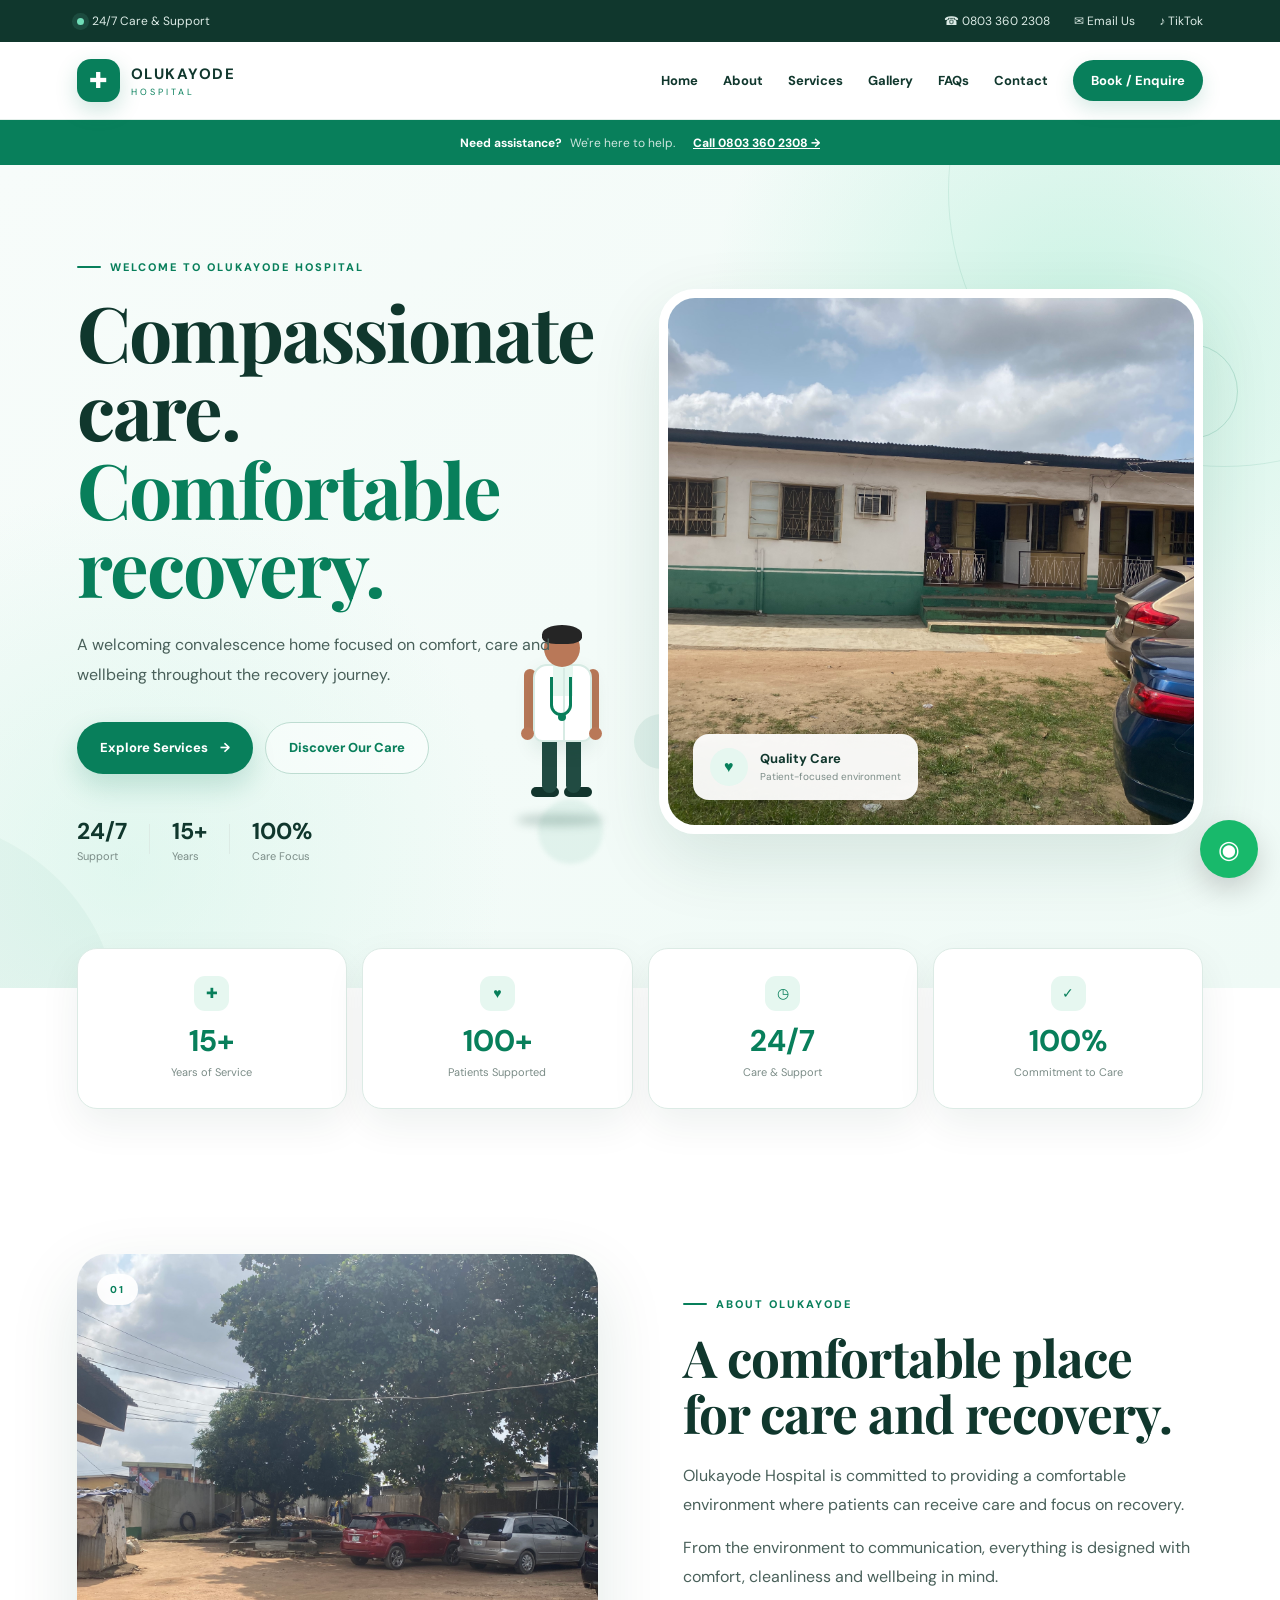
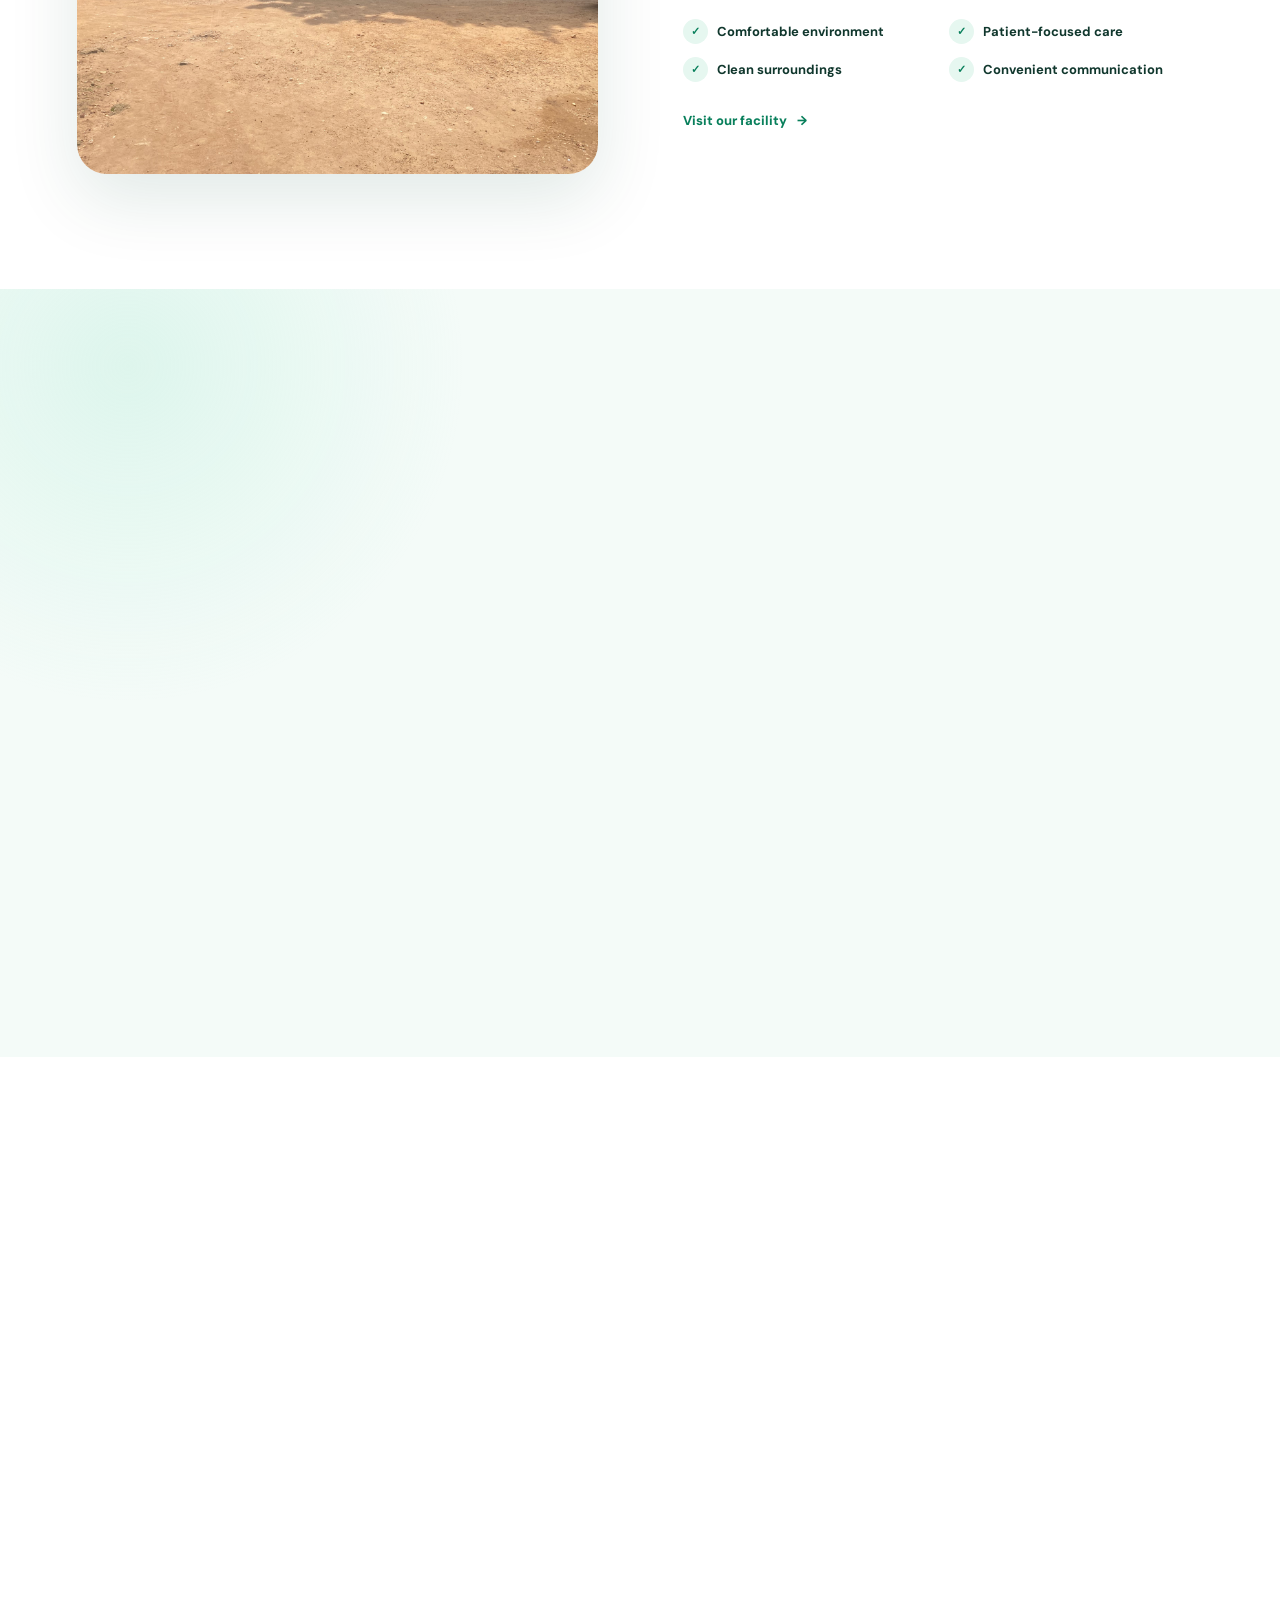
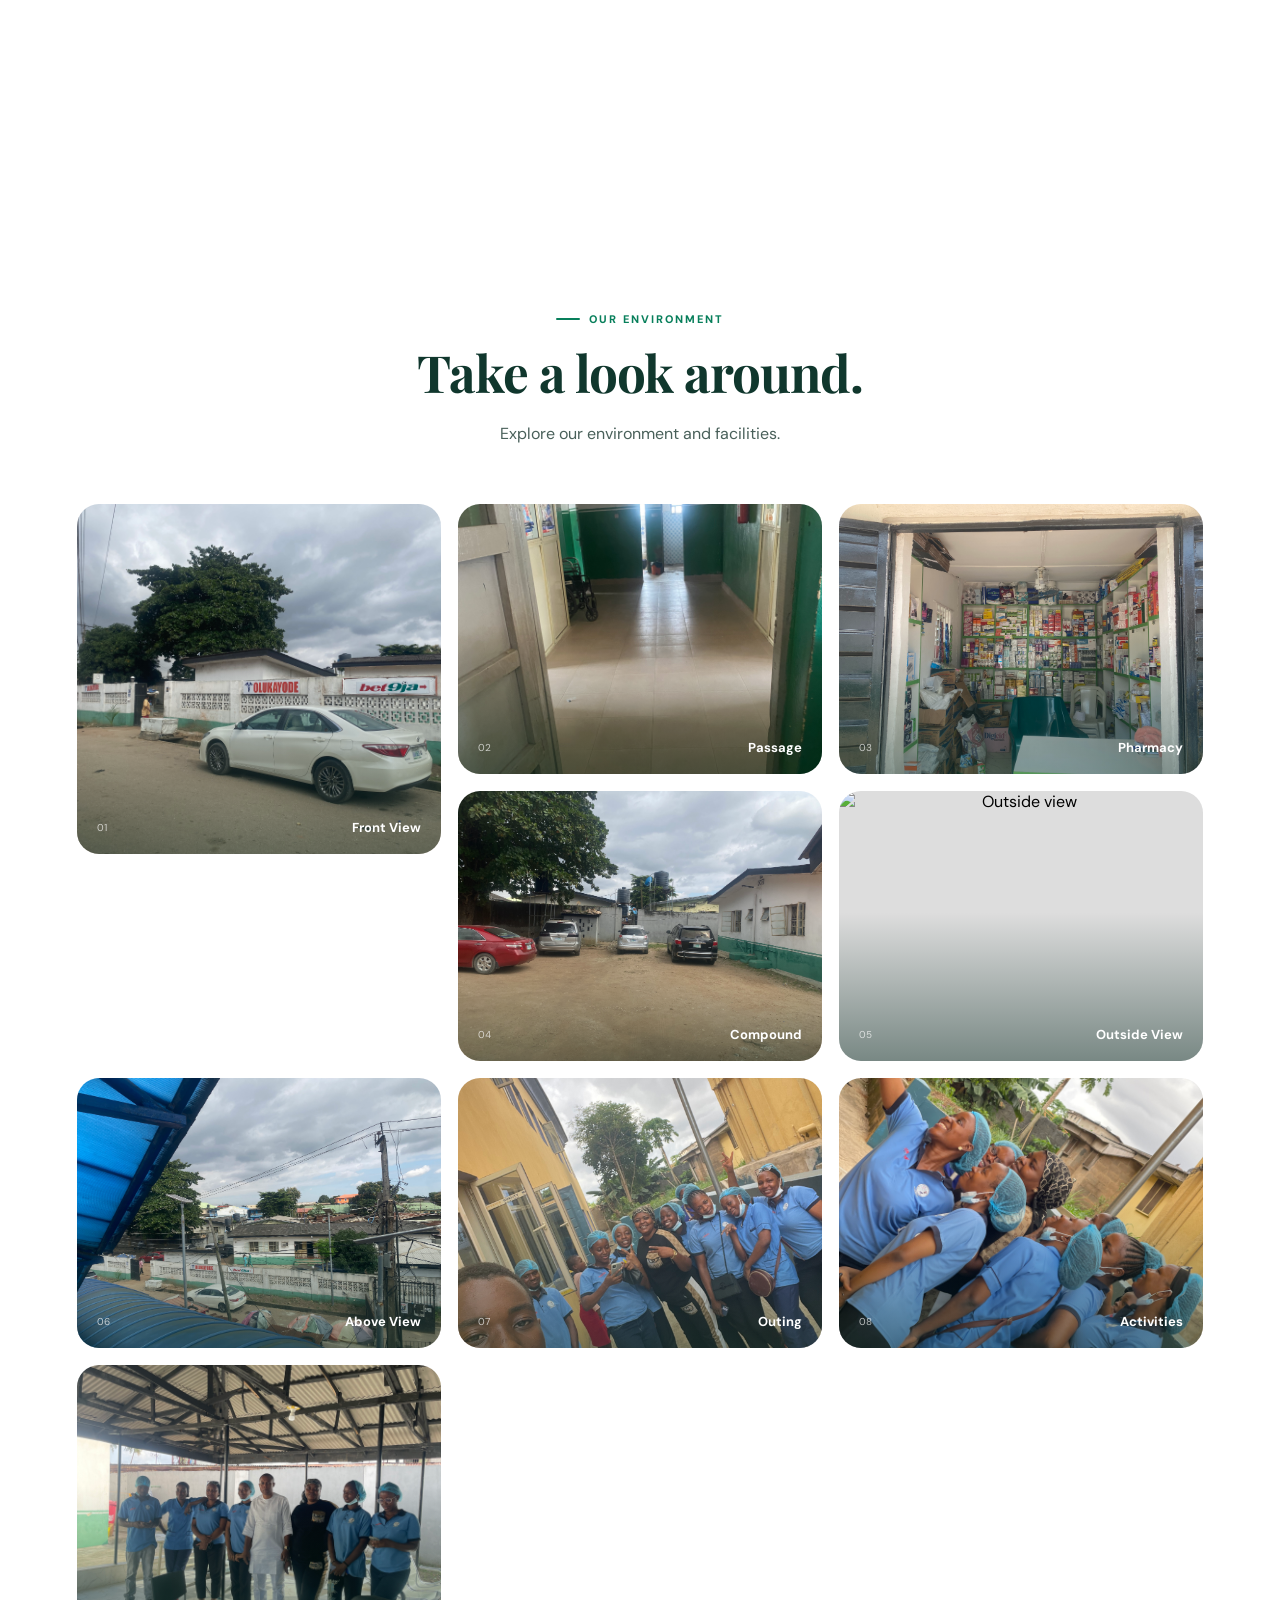
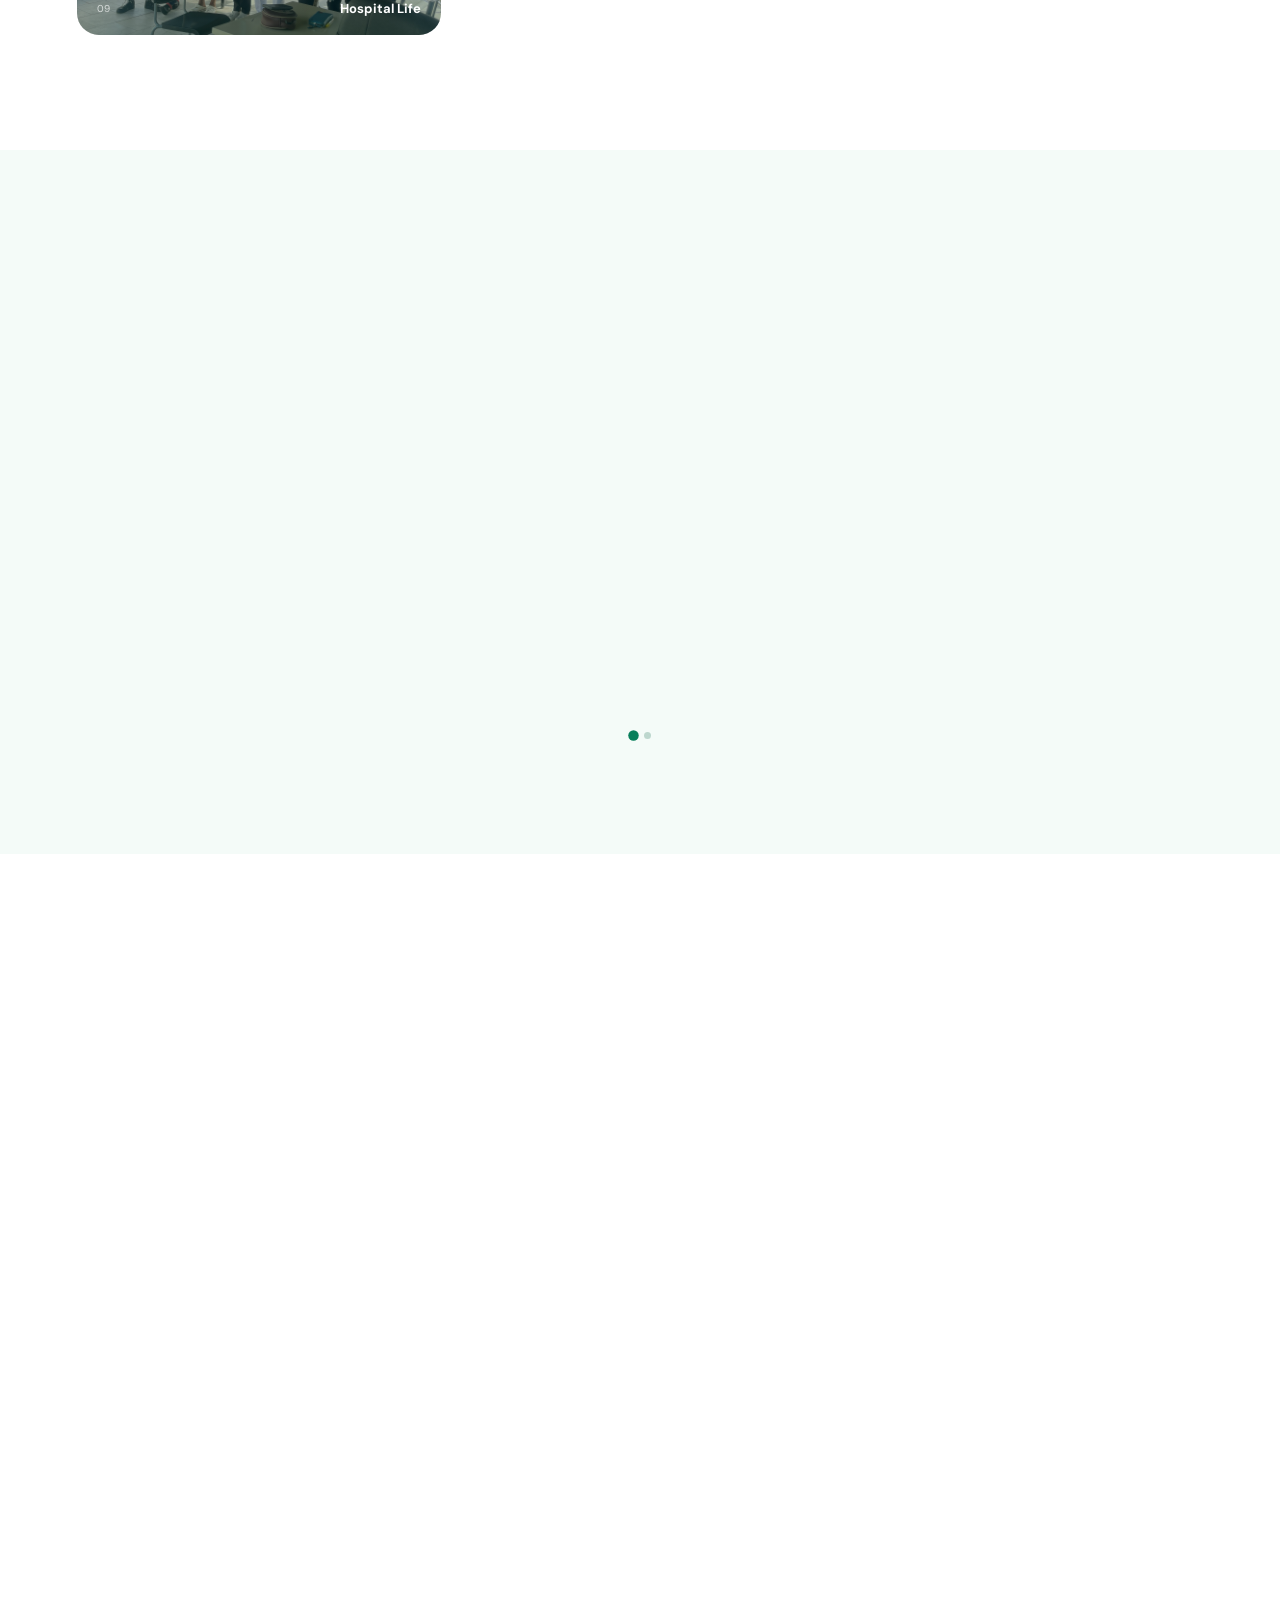
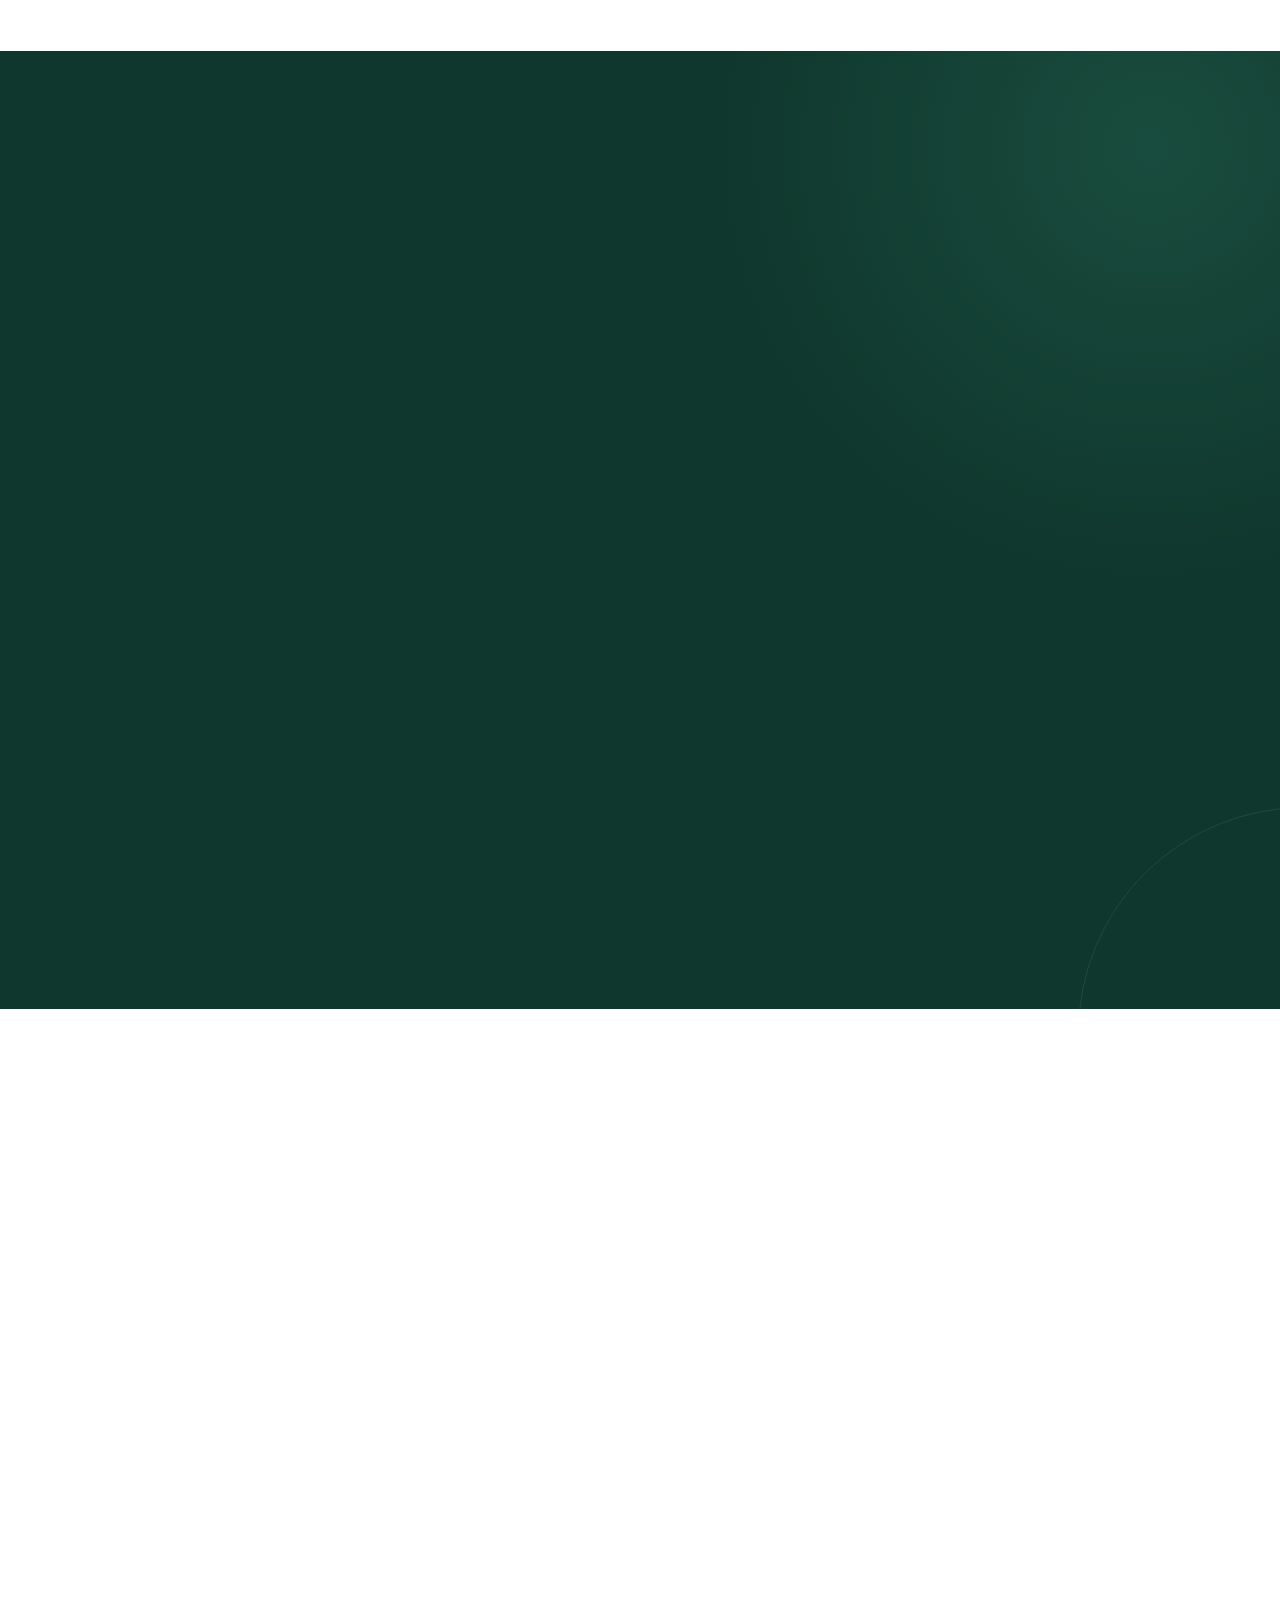
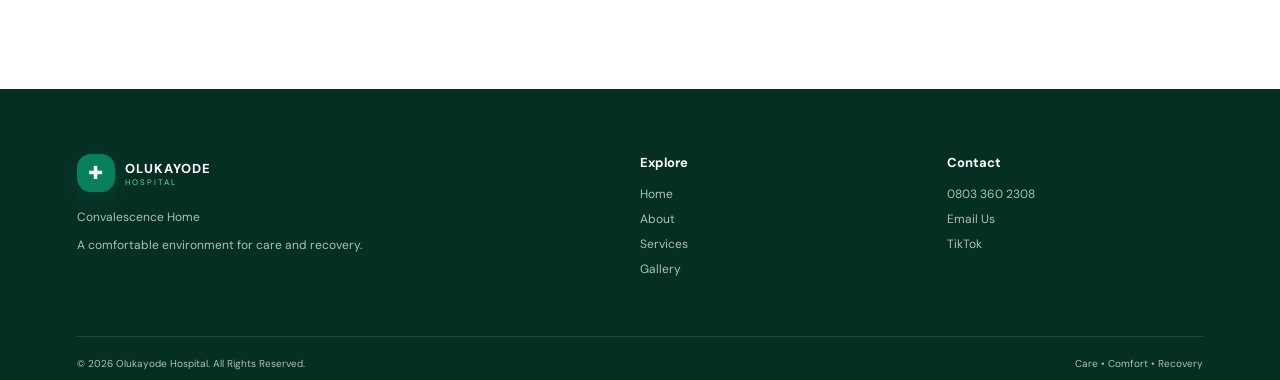
==== index.html @ 13d701ef "Update index.html" ====
<!DOCTYPE html>
<html lang="en">
<head>
    <meta charset="UTF-8">
    <meta name="viewport" content="width=device-width, initial-scale=1.0">

    <meta name="google-site-verification"
          content="yjI16uT-VcxHtCaCJ7nl1bPEVMBqZb3ib6hci8aJvCc">

    <title>Olukayode Hospital | Convalescence Home</title>

    <meta name="description"
          content="Olukayode Hospital — a comfortable environment for care, recovery and wellbeing.">

    <link rel="preconnect" href="https://fonts.googleapis.com">
    <link rel="preconnect" href="https://fonts.gstatic.com" crossorigin>

    <link href="https://fonts.googleapis.com/css2?family=DM+Sans:wght@400;500;600;700;800&family=Playfair+Display:wght@600;700&display=swap"
          rel="stylesheet">

    <link rel="stylesheet" href="style.css">
</head>

<body>

<!-- =====================================================
TOP BAR
===================================================== -->

<div class="top-bar">
    <div class="top-message">
        <span class="status-dot"></span>
        24/7 Care & Support
    </div>

    <div class="top-links">
        <a href="tel:+2348033602308">☎ 0803 360 2308</a>
        <a href="mailto:Akannifolawiyo5@gmail.com">✉ Email Us</a>
        <a href="https://www.tiktok.com/@doubledoctor2"
           target="_blank"
           rel="noopener">♪ TikTok</a>
    </div>
</div>


<!-- =====================================================
NAVBAR
===================================================== -->

<header class="navbar" id="navbar">

    <a href="#home" class="logo">
        <div class="logo-icon">✚</div>

        <div class="logo-text">
            <strong>OLUKAYODE</strong>
            <span>HOSPITAL</span>
        </div>
    </a>

    <button
        class="menu-btn"
        id="menuBtn"
        type="button"
        aria-label="Open navigation"
        aria-expanded="false">

        <span></span>
        <span></span>
        <span></span>

    </button>

    <nav id="navMenu">

        <a href="#home">Home</a>
        <a href="#about">About</a>
        <a href="#services">Services</a>
        <a href="#gallery">Gallery</a>
        <a href="#faq">FAQs</a>
        <a href="#contact">Contact</a>

        <a href="#enquiry" class="nav-appointment">
            Book / Enquire
        </a>

    </nav>

</header>


<!-- =====================================================
EMERGENCY BAR
===================================================== -->

<div class="emergency-bar">

    <div>
        <strong>Need assistance?</strong>
        <span>We're here to help.</span>
    </div>

    <a href="tel:+2348033602308">
        Call 0803 360 2308 →
    </a>

</div>


<!-- =====================================================
HERO
===================================================== -->

<section class="hero" id="home">

    <div class="hero-glow hero-glow-one"></div>
    <div class="hero-glow hero-glow-two"></div>

    <div class="hero-content reveal">

        <div class="eyebrow">
            <span></span>
            WELCOME TO OLUKAYODE HOSPITAL
        </div>

        <h1>
            Compassionate care.
            <span>Comfortable recovery.</span>
        </h1>

        <p>
            A welcoming convalescence home focused on
            comfort, care and wellbeing throughout the
            recovery journey.
        </p>

        <div class="hero-buttons">

            <a href="#services" class="btn btn-primary">
                Explore Services
                <span>→</span>
            </a>

            <a href="#about" class="btn btn-outline">
                Discover Our Care
            </a>

        </div>

        <div class="hero-trust">

            <div class="trust-item">
                <strong>24/7</strong>
                <span>Support</span>
            </div>

            <div class="trust-divider"></div>

            <div class="trust-item">
                <strong>15+</strong>
                <span>Years</span>
            </div>

            <div class="trust-divider"></div>

            <div class="trust-item">
                <strong>100%</strong>
                <span>Care Focus</span>
            </div>

        </div>

    </div>


    <!-- =================================================
    HERO VISUAL
    ================================================= -->

    <div class="hero-visual reveal">

        <div class="hero-image-wrap">

            <div class="image-decoration image-decoration-one"></div>
            <div class="image-decoration image-decoration-two"></div>

            <div class="image-frame">

                <img
                    src="IMG_7236.jpeg"
                    alt="Olukayode Hospital building">

                <div class="image-overlay"></div>

                <div class="image-label">
                    <span class="label-icon">♥</span>

                    <div>
                        <strong>Quality Care</strong>
                        <small>Patient-focused environment</small>
                    </div>
                </div>

            </div>


            <!-- SINGLE WALKING DOCTOR -->

            <div class="hero-doctor" aria-hidden="true">

                <div class="doctor-shadow"></div>

                <div class="doctor">

                    <div class="doctor-head"></div>
                    <div class="doctor-hair"></div>

                    <div class="doctor-body">
                        <div class="doctor-shirt"></div>
                        <div class="doctor-coat-line"></div>
                    </div>

                    <div class="doctor-arm doctor-arm-left"></div>
                    <div class="doctor-arm doctor-arm-right"></div>

                    <div class="doctor-hand doctor-hand-left"></div>
                    <div class="doctor-hand doctor-hand-right"></div>

                    <div class="doctor-leg doctor-leg-left"></div>
                    <div class="doctor-leg doctor-leg-right"></div>

                    <div class="doctor-foot doctor-foot-left"></div>
                    <div class="doctor-foot doctor-foot-right"></div>

                    <div class="doctor-stethoscope"></div>

                </div>

            </div>

        </div>

    </div>

</section>


<!-- =====================================================
STATS
===================================================== -->

<section class="stats-section">

    <div class="stat-card reveal">
        <div class="stat-icon">✚</div>
        <strong><span class="counter" data-target="15">0</span>+</strong>
        <span>Years of Service</span>
    </div>

    <div class="stat-card reveal">
        <div class="stat-icon">♥</div>
        <strong><span class="counter" data-target="100">0</span>+</strong>
        <span>Patients Supported</span>
    </div>

    <div class="stat-card reveal">
        <div class="stat-icon">◷</div>
        <strong><span class="counter" data-target="24">0</span>/7</strong>
        <span>Care & Support</span>
    </div>

    <div class="stat-card reveal">
        <div class="stat-icon">✓</div>
        <strong><span class="counter" data-target="100">0</span>%</strong>
        <span>Commitment to Care</span>
    </div>

</section>


<!-- =====================================================
ABOUT
===================================================== -->

<section class="section about-section" id="about">

    <div class="about-image reveal">

        <div class="image-number">01</div>

        <img
            src="IMG_7238.jpeg"
            alt="Olukayode Hospital compound">

    </div>

    <div class="section-content reveal">

        <div class="eyebrow">
            <span></span>
            ABOUT OLUKAYODE
        </div>

        <h2>
            A comfortable place for care and recovery.
        </h2>

        <p>
            Olukayode Hospital is committed to providing
            a comfortable environment where patients can
            receive care and focus on recovery.
        </p>

        <p>
            From the environment to communication,
            everything is designed with comfort,
            cleanliness and wellbeing in mind.
        </p>

        <div class="about-points">

            <div>
                <span>✓</span>
                Comfortable environment
            </div>

            <div>
                <span>✓</span>
                Patient-focused care
            </div>

            <div>
                <span>✓</span>
                Clean surroundings
            </div>

            <div>
                <span>✓</span>
                Convenient communication
            </div>

        </div>

        <a href="#contact" class="text-link">
            Visit our facility <span>→</span>
        </a>

    </div>

</section>


<!-- =====================================================
SERVICES
===================================================== -->

<section class="section services-section" id="services">

    <div class="section-heading reveal">

        <div class="eyebrow center">
            <span></span>
            WHAT WE OFFER
        </div>

        <h2>
            Care designed around your needs.
        </h2>

        <p>
            A supportive environment created to make
            recovery more comfortable and reassuring.
        </p>

    </div>


    <div class="services-grid">

        <article class="service-card reveal">

            <div class="service-top">
                <div class="service-icon">♥</div>
                <span class="service-number">01</span>
            </div>

            <h3>Convalescence Care</h3>

            <p>
                A comfortable environment for patients
                during recovery and rehabilitation.
            </p>

            <div class="service-arrow">↗</div>

        </article>


        <article class="service-card reveal">

            <div class="service-top">
                <div class="service-icon">✚</div>
                <span class="service-number">02</span>
            </div>

            <h3>Patient Support</h3>

            <p>
                A supportive environment designed around
                patient comfort and wellbeing.
            </p>

            <div class="service-arrow">↗</div>

        </article>


        <article class="service-card reveal">

            <div class="service-top">
                <div class="service-icon">⌂</div>
                <span class="service-number">03</span>
            </div>

            <h3>Comfortable Environment</h3>

            <p>
                Clean and welcoming spaces designed to
                encourage rest and recovery.
            </p>

            <div class="service-arrow">↗</div>

        </article>


        <article class="service-card reveal">

            <div class="service-top">
                <div class="service-icon">☏</div>
                <span class="service-number">04</span>
            </div>

            <h3>Enquiries</h3>

            <p>
                Contact us directly for questions,
                information and available services.
            </p>

            <div class="service-arrow">↗</div>

        </article>

    </div>

</section>


<!-- =====================================================
WHY US
===================================================== -->

<section class="why-section">

    <div class="why-content reveal">

        <div class="eyebrow">
            <span></span>
            WHY CHOOSE US?
        </div>

        <h2>
            Where comfort becomes part of care.
        </h2>

        <p>
            Recovery is more than treatment. The environment
            around a patient can make the experience calmer,
            easier and more reassuring.
        </p>

        <div class="why-list">

            <div>
                <span>✓</span>
                <strong>Comfortable patient environment</strong>
            </div>

            <div>
                <span>✓</span>
                <strong>Clean and welcoming surroundings</strong>
            </div>

            <div>
                <span>✓</span>
                <strong>Easy communication</strong>
            </div>

            <div>
                <span>✓</span>
                <strong>Convenient location</strong>
            </div>

        </div>

    </div>


    <div class="why-image reveal">

        <div class="why-image-card">
            <span>OLUKAYODE</span>
            <strong>Care with comfort.</strong>
        </div>

        <img
            src="images/passage.jpg"
            alt="Olukayode Hospital interior">

    </div>

</section>


<!-- =====================================================
GALLERY
===================================================== -->

<section class="section gallery-section" id="gallery">

    <div class="section-heading reveal">

        <div class="eyebrow center">
            <span></span>
            OUR ENVIRONMENT
        </div>

        <h2>
            Take a look around.
        </h2>

        <p>
            Explore our environment and facilities.
        </p>

    </div>


    <div class="gallery-grid">

        <button class="gallery-item gallery-large"
                data-image="IMG_7218.jpeg"
                type="button">

            <img src="IMG_7218.jpeg" alt="Front view">
            <div class="gallery-caption">
                <span>01</span>
                <strong>Front View</strong>
            </div>

        </button>


        <button class="gallery-item"
                data-image="IMG_7211.jpeg"
                type="button">

            <img src="IMG_7211.jpeg" alt="Passage">
            <div class="gallery-caption">
                <span>02</span>
                <strong>Passage</strong>
            </div>

        </button>


        <button class="gallery-item"
                data-image="IMG_7237.jpeg"
                type="button">

            <img src="IMG_7237.jpeg" alt="Pharmacy">
            <div class="gallery-caption">
                <span>03</span>
                <strong>Pharmacy</strong>
            </div>

        </button>


        <button class="gallery-item"
                data-image="IMG_7217.jpeg"
                type="button">

            <img src="IMG_7217.jpeg" alt="Compound">
            <div class="gallery-caption">
                <span>04</span>
                <strong>Compound</strong>
            </div>

        </button>


        <button class="gallery-item"
                data-image="images/outside.jpg"
                type="button">

            <img src="images/outside.jpg" alt="Outside view">
            <div class="gallery-caption">
                <span>05</span>
                <strong>Outside View</strong>
            </div>

        </button>


        <button class="gallery-item"
                data-image="IMG_7219.jpeg"
                type="button">

            <img src="IMG_7219.jpeg" alt="Above view">
            <div class="gallery-caption">
                <span>06</span>
                <strong>Above View</strong>
            </div>

        </button>


        <button class="gallery-item"
                data-image="IMG_5130.jpeg"
                type="button">

            <img src="IMG_5130.jpeg" alt="Hospital outing">
            <div class="gallery-caption">
                <span>07</span>
                <strong>Outing</strong>
            </div>

        </button>


        <button class="gallery-item"
                data-image="IMG_5144.jpeg"
                type="button">

            <img src="IMG_5144.jpeg" alt="Hospital outing">
            <div class="gallery-caption">
                <span>08</span>
                <strong>Activities</strong>
            </div>

        </button>


        <button class="gallery-item"
                data-image="IMG_5162.jpeg"
                type="button">

            <img src="IMG_5162.jpeg" alt="Hospital activities">
            <div class="gallery-caption">
                <span>09</span>
                <strong>Hospital Life</strong>
            </div>

        </button>

    </div>

</section>


<!-- =====================================================
TESTIMONIALS
===================================================== -->

<section class="testimonial-section">

    <div class="section-heading reveal">

        <div class="eyebrow center">
            <span></span>
            PATIENT EXPERIENCE
        </div>

        <h2>What people say.</h2>

        <p>
            Experiences shared by people connected
            with Olukayode Hospital.
        </p>

    </div>


    <div class="testimonial-slider reveal">

        <button
            class="testimonial-arrow"
            id="testimonialPrev"
            type="button">
            ←
        </button>

        <div class="testimonial-viewport">

            <div class="testimonial-track" id="testimonialTrack">

                <article class="testimonial-card">
                    <div class="quote">“</div>

                    <p>
                        Ever since I tried Olukayode
                        Convalescence Home, my health issue
                        has been taken care of.
                    </p>

                    <strong>— Mrs Adeyemi Oladipupo</strong>
                </article>


                <article class="testimonial-card">
                    <div class="quote">“</div>

                    <p>
                        Add your testimonial here.
                    </p>

                    <strong>— Patient / Family Member</strong>
                </article>


                <article class="testimonial-card">
                    <div class="quote">“</div>

                    <p>
                        Add your testimonial here.
                    </p>

                    <strong>— Patient / Family Member</strong>
                </article>


                <article class="testimonial-card">
                    <div class="quote">“</div>

                    <p>
                        Add your testimonial here.
                    </p>

                    <strong>— Patient / Family Member</strong>
                </article>

            </div>

        </div>

        <button
            class="testimonial-arrow"
            id="testimonialNext"
            type="button">
            →
        </button>

    </div>

    <div class="testimonial-dots" id="testimonialDots"></div>

</section>


<!-- =====================================================
FAQ
===================================================== -->

<section class="section faq-section" id="faq">

    <div class="section-heading reveal">

        <div class="eyebrow center">
            <span></span>
            FAQ
        </div>

        <h2>Frequently asked questions.</h2>

        <p>
            Find answers to common questions about
            Olukayode Hospital.
        </p>

    </div>


    <div class="faq-container">

        <div class="faq-item reveal">

            <button class="faq-question"
                    type="button"
                    aria-expanded="false">

                <span>How can I contact Olukayode Hospital?</span>
                <b>+</b>

            </button>

            <div class="faq-answer">
                <p>
                    You can call 0803 360 2308,
                    send an email, or contact the hospital
                    through WhatsApp.
                </p>
            </div>

        </div>


        <div class="faq-item reveal">

            <button class="faq-question"
                    type="button"
                    aria-expanded="false">

                <span>Can I make an enquiry online?</span>
                <b>+</b>

            </button>

            <div class="faq-answer">
                <p>
                    Yes. Complete the enquiry form and
                    continue the conversation through WhatsApp.
                </p>
            </div>

        </div>


        <div class="faq-item reveal">

            <button class="faq-question"
                    type="button"
                    aria-expanded="false">

                <span>Where is the hospital located?</span>
                <b>+</b>

            </button>

            <div class="faq-answer">
                <p>
                    39 Adepeju Street, Mangoro,
                    Ikeja, Lagos, Nigeria.
                </p>
            </div>

        </div>


        <div class="faq-item reveal">

            <button class="faq-question"
                    type="button"
                    aria-expanded="false">

                <span>How can I see more photos?</span>
                <b>+</b>

            </button>

            <div class="faq-answer">
                <p>
                    Visit the Gallery section and tap
                    any photo to enlarge it.
                </p>
            </div>

        </div>


        <div class="faq-item reveal">

            <button class="faq-question"
                    type="button"
                    aria-expanded="false">

                <span>How can I contact the hospital on WhatsApp?</span>
                <b>+</b>

            </button>

            <div class="faq-answer">
                <p>
                    Use the WhatsApp button on the website
                    or submit an enquiry through the enquiry form.
                </p>
            </div>

        </div>

    </div>

</section>


<!-- =====================================================
ENQUIRY
===================================================== -->

<section class="enquiry-section" id="enquiry">

    <div class="enquiry-decoration"></div>

    <div class="enquiry-content reveal">

        <div class="eyebrow light">
            <span></span>
            SEND AN ENQUIRY
        </div>

        <h2>
            How can we help you?
        </h2>

        <p>
            Tell us what you need and continue the
            conversation with Olukayode Hospital on WhatsApp.
        </p>

        <div class="enquiry-contact">
            <span>Prefer to call?</span>
            <a href="tel:+2348033602308">
                0803 360 2308 →
            </a>
        </div>

    </div>


    <form id="whatsappForm" class="enquiry-form reveal">

        <div class="form-row">

            <input
                type="text"
                id="name"
                placeholder="Your name"
                required>

            <input
                type="tel"
                id="phone"
                placeholder="Your phone number"
                required>

        </div>

        <input
            type="text"
            id="subject"
            placeholder="Subject"
            required>

        <textarea
            id="message"
            rows="6"
            placeholder="Write your enquiry..."
            required></textarea>

        <button
            type="submit"
            class="btn btn-light">

            Send on WhatsApp →
        </button>

        <small>
            Your message will open in WhatsApp before it is sent.
        </small>

    </form>

</section>


<!-- =====================================================
LOCATION
===================================================== -->

<section class="section location-section" id="contact">

    <div class="location-info reveal">

        <div class="eyebrow">
            <span></span>
            FIND US
        </div>

        <h2>
            Visit Olukayode Hospital.
        </h2>

        <p>
            39 Adepeju Street, Mangoro,
            Ikeja, Lagos, Nigeria.
        </p>

        <div class="contact-details">

            <a href="tel:+2348033602308">
                <span>☎</span>
                0803 360 2308
            </a>

            <a href="mailto:Akannifolawiyo5@gmail.com">
                <span>✉</span>
                Akannifolawiyo5@gmail.com
            </a>

            <a href="https://www.tiktok.com/@doubledoctor2"
               target="_blank"
               rel="noopener">

                <span>♪</span>
                @doubledoctor2

            </a>

        </div>

    </div>


    <div class="map-container reveal">

        <iframe
            src="https://www.google.com/maps?q=39%20Adepeju%20Street%20Mangoro%20Ikeja%20Lagos%20Nigeria&output=embed"
            loading="lazy"
            allowfullscreen>
        </iframe>

    </div>

</section>


<!-- =====================================================
FOOTER
===================================================== -->

<footer>

    <div class="footer-main">

        <div class="footer-brand">

            <div class="footer-logo">
                <div class="logo-icon">✚</div>

                <div>
                    <strong>OLUKAYODE</strong>
                    <span>HOSPITAL</span>
                </div>
            </div>

            <p>
                Convalescence Home
            </p>

            <p>
                A comfortable environment for care
                and recovery.
            </p>

        </div>


        <div>

            <h4>Explore</h4>

            <a href="#home">Home</a>
            <a href="#about">About</a>
            <a href="#services">Services</a>
            <a href="#gallery">Gallery</a>

        </div>


        <div>

            <h4>Contact</h4>

            <a href="tel:+2348033602308">
                0803 360 2308
            </a>

            <a href="mailto:Akannifolawiyo5@gmail.com">
                Email Us
            </a>

            <a href="https://www.tiktok.com/@doubledoctor2"
               target="_blank"
               rel="noopener">
                TikTok
            </a>

        </div>

    </div>


    <div class="footer-bottom">

        <span>
            © <span id="year"></span> Olukayode Hospital.
            All Rights Reserved.
        </span>

        <span>
            Care • Comfort • Recovery
        </span>

    </div>

</footer>


<!-- =====================================================
FLOATING WHATSAPP
===================================================== -->

<a
    href="https://wa.me/2348033602308"
    class="whatsapp-float"
    target="_blank"
    rel="noopener"
    aria-label="Chat on WhatsApp">

    <span>◉</span>

</a>


<!-- =====================================================
BACK TO TOP
===================================================== -->

<button
    id="backToTop"
    class="back-to-top"
    type="button"
    aria-label="Back to top">

    ↑

</button>


<!-- =====================================================
LIGHTBOX
===================================================== -->

<div id="lightbox" class="lightbox">

    <button
        id="closeLightbox"
        type="button"
        aria-label="Close image">

        ×

    </button>

    <img
        id="lightboxImage"
        src=""
        alt="Expanded gallery image">

</div>


<script src="script.js"></script>

</body>
</html>
---- style.css ----
/* =====================================================
OLUKAYODE HOSPITAL
PREMIUM RESPONSIVE CSS
===================================================== */

:root {
    --green: #087f5b;
    --green-2: #0b9b70;
    --dark-green: #07553f;
    --light-green: #e6f7f0;
    --mint: #f4fbf8;

    --white: #ffffff;
    --dark: #10372d;
    --text: #49605a;
    --muted: #7b8c87;

    --border: #dcebe5;

    --shadow-sm:
        0 10px 30px rgba(0, 70, 50, .07);

    --shadow:
        0 25px 70px rgba(0, 70, 50, .12);

    --radius: 26px;
}


/* =====================================================
RESET
===================================================== */

* {
    margin: 0;
    padding: 0;
    box-sizing: border-box;
}

html {
    scroll-behavior: smooth;
    overflow-x: hidden;
}

body {
    font-family: "DM Sans", sans-serif;
    color: var(--text);
    background: var(--white);
    overflow-x: hidden;
}

body.menu-open {
    overflow: hidden;
}

img {
    max-width: 100%;
    display: block;
}

button,
input,
textarea {
    font: inherit;
}

button {
    cursor: pointer;
}

a {
    color: inherit;
    text-decoration: none;
}


/* =====================================================
TOP BAR
===================================================== */

.top-bar {
    min-height: 42px;
    padding: 0 6%;
    display: flex;
    justify-content: space-between;
    align-items: center;

    background: var(--dark);
    color: #dcebe6;

    font-size: 12px;
}

.top-message {
    display: flex;
    align-items: center;
    gap: 8px;
}

.status-dot {
    width: 7px;
    height: 7px;
    border-radius: 50%;
    background: #70ddb8;
    box-shadow: 0 0 0 5px rgba(112, 221, 184, .12);
}

.top-links {
    display: flex;
    gap: 24px;
}

.top-links a {
    transition: .25s ease;
}

.top-links a:hover {
    color: #7ee3c0;
}


/* =====================================================
NAVBAR
===================================================== */

.navbar {
    position: sticky;
    top: 0;
    z-index: 1000;

    min-height: 78px;
    padding: 0 6%;

    display: flex;
    align-items: center;
    justify-content: space-between;

    background: rgba(255, 255, 255, .92);
    backdrop-filter: blur(18px);
    -webkit-backdrop-filter: blur(18px);

    border-bottom: 1px solid rgba(220, 235, 229, .8);

    transition:
        box-shadow .3s ease,
        min-height .3s ease;
}

.navbar.scrolled {
    min-height: 68px;
    box-shadow: 0 8px 35px rgba(0, 60, 45, .08);
}

.logo {
    display: flex;
    align-items: center;
    gap: 11px;
}

.logo-icon {
    width: 43px;
    height: 43px;

    display: grid;
    place-items: center;

    border-radius: 14px;

    background: var(--green);
    color: white;

    font-size: 22px;

    box-shadow:
        0 8px 22px rgba(8, 127, 91, .20);

    transition: transform .3s ease;
}

.logo:hover .logo-icon {
    transform: rotate(-5deg) scale(1.05);
}

.logo-text strong,
.logo-text span {
    display: block;
}

.logo-text strong {
    color: var(--dark);
    letter-spacing: 1.5px;
    font-size: 15px;
}

.logo-text span {
    color: var(--green);
    font-size: 9px;
    letter-spacing: 3px;
    margin-top: 2px;
}

nav {
    display: flex;
    align-items: center;
    gap: 25px;
}

nav a {
    position: relative;

    color: var(--dark);
    font-size: 13px;
    font-weight: 700;

    transition: color .25s ease;
}

nav a:not(.nav-appointment)::after {
    content: "";

    position: absolute;
    left: 0;
    bottom: -8px;

    width: 0;
    height: 2px;

    border-radius: 5px;

    background: var(--green);

    transition: width .25s ease;
}

nav a:hover {
    color: var(--green);
}

nav a:hover::after {
    width: 100%;
}

.nav-appointment {
    padding: 12px 18px;

    border-radius: 50px;

    background: var(--green);
    color: white !important;

    box-shadow:
        0 8px 20px rgba(8, 127, 91, .16);

    transition:
        transform .25s ease,
        background .25s ease;
}

.nav-appointment:hover {
    transform: translateY(-2px);
    background: var(--dark-green);
}

.nav-appointment::after {
    display: none;
}


/* =====================================================
MOBILE MENU BUTTON
===================================================== */

.menu-btn {
    display: none;

    width: 44px;
    height: 44px;

    border: 0;
    border-radius: 12px;

    background: var(--light-green);

    align-items: center;
    justify-content: center;
    flex-direction: column;
    gap: 5px;
}

.menu-btn span {
    width: 20px;
    height: 2px;
    border-radius: 5px;
    background: var(--dark);

    transition:
        transform .3s ease,
        opacity .3s ease;
}

.menu-btn.active span:nth-child(1) {
    transform: translateY(7px) rotate(45deg);
}

.menu-btn.active span:nth-child(2) {
    opacity: 0;
}

.menu-btn.active span:nth-child(3) {
    transform: translateY(-7px) rotate(-45deg);
}


/* =====================================================
EMERGENCY BAR
===================================================== */

.emergency-bar {
    min-height: 45px;
    padding: 8px 6%;

    display: flex;
    justify-content: center;
    align-items: center;
    gap: 18px;

    background: var(--green);
    color: white;

    font-size: 12px;
}

.emergency-bar div {
    display: flex;
    align-items: center;
    gap: 8px;
}

.emergency-bar span {
    opacity: .8;
}

.emergency-bar a {
    font-weight: 800;
    text-decoration: underline;
}


/* =====================================================
HERO
===================================================== */

.hero {
    position: relative;

    min-height: 720px;

    padding: 95px 6% 125px;

    display: grid;
    grid-template-columns: .95fr 1.05fr;
    align-items: center;
    gap: 65px;

    overflow: hidden;

    background:
        radial-gradient(
            circle at 85% 20%,
            rgba(169, 236, 211, .55),
            transparent 30%
        ),
        radial-gradient(
            circle at 10% 85%,
            rgba(196, 240, 224, .4),
            transparent 28%
        ),
        linear-gradient(
            135deg,
            #f7fcfa 0%,
            #effaf6 100%
        );
}

.hero::before {
    content: "";

    position: absolute;
    width: 550px;
    height: 550px;

    right: -220px;
    top: -250px;

    border-radius: 50%;

    border: 1px solid rgba(8, 127, 91, .10);
}

.hero::after {
    content: "";

    position: absolute;

    width: 420px;
    height: 420px;

    left: -300px;
    bottom: -250px;

    border-radius: 50%;

    background: rgba(8, 127, 91, .04);
}

.hero-glow {
    position: absolute;
    border-radius: 50%;
    filter: blur(2px);
    pointer-events: none;
}

.hero-glow-one {
    width: 100px;
    height: 100px;
    right: 39%;
    top: 18%;
    background: rgba(8, 127, 91, .06);
}

.hero-glow-two {
    width: 65px;
    height: 65px;
    left: 42%;
    bottom: 15%;
    background: rgba(8, 127, 91, .07);
}


/* =====================================================
HERO CONTENT
===================================================== */

.hero-content {
    position: relative;
    z-index: 5;
    max-width: 650px;
}

.eyebrow {
    display: flex;
    align-items: center;
    gap: 9px;

    margin-bottom: 18px;

    color: var(--green);

    font-size: 11px;
    font-weight: 800;

    letter-spacing: 2px;
}

.eyebrow > span {
    width: 24px;
    height: 2px;

    background: var(--green);
    border-radius: 5px;
}

.eyebrow.center {
    justify-content: center;
}

.eyebrow.light {
    color: #8de1c1;
}

.eyebrow.light > span {
    background: #8de1c1;
}

.hero h1 {
    color: var(--dark);

    font-family: "Playfair Display", serif;

    font-size: clamp(48px, 6vw, 78px);

    line-height: 1.02;

    letter-spacing: -2px;

    margin-bottom: 25px;
}

.hero h1 span {
    display: block;
    color: var(--green);
}

.hero p {
    max-width: 570px;

    font-size: 16px;
    line-height: 1.85;

    color: var(--text);
}


/* =====================================================
BUTTONS
===================================================== */

.hero-buttons {
    display: flex;
    gap: 12px;

    margin-top: 32px;
}

.btn {
    min-height: 52px;

    display: inline-flex;
    align-items: center;
    justify-content: center;
    gap: 12px;

    padding: 0 23px;

    border-radius: 50px;

    font-size: 13px;
    font-weight: 800;

    transition:
        transform .3s ease,
        box-shadow .3s ease,
        background .3s ease;
}

.btn-primary {
    background: var(--green);
    color: white;

    box-shadow:
        0 12px 28px rgba(8, 127, 91, .20);
}

.btn-primary:hover {
    transform: translateY(-4px);
    background: var(--dark-green);

    box-shadow:
        0 17px 35px rgba(8, 127, 91, .25);
}

.btn-outline {
    border: 1px solid #bddcd1;
    color: var(--green);
    background: rgba(255, 255, 255, .5);
}

.btn-outline:hover {
    transform: translateY(-4px);
    background: white;
    border-color: var(--green);
    box-shadow: var(--shadow-sm);
}

.btn-light {
    background: white;
    color: var(--green);
}

.btn-light:hover {
    transform: translateY(-3px);
    box-shadow: 0 15px 30px rgba(0, 0, 0, .15);
}


/* =====================================================
TRUST
===================================================== */

.hero-trust {
    display: flex;
    align-items: center;
    gap: 22px;

    margin-top: 42px;
}

.trust-item {
    display: flex;
    flex-direction: column;
    gap: 3px;
}

.trust-item strong {
    color: var(--dark);
    font-size: 23px;
}

.trust-item span {
    color: var(--muted);
    font-size: 11px;
}

.trust-divider {
    width: 1px;
    height: 30px;
    background: var(--border);
}


/* =====================================================
HERO IMAGE
===================================================== */

.hero-visual {
    position: relative;
    z-index: 4;
}

.hero-image-wrap {
    position: relative;
    width: 100%;
    max-width: 650px;
    margin-left: auto;
}

.image-frame {
    position: relative;

    height: 545px;

    overflow: hidden;

    border: 9px solid white;
    border-radius: 36px;

    box-shadow: var(--shadow);

    transform: translateZ(0);
}

.image-frame img {
    width: 100%;
    height: 100%;

    object-fit: cover;

    transition:
        transform 1.2s cubic-bezier(.2,.8,.2,1);
}

.image-frame:hover img {
    transform: scale(1.055);
}

.image-overlay {
    position: absolute;
    inset: 0;

    background:
        linear-gradient(
            to top,
            rgba(0, 40, 30, .25),
            transparent 45%
        );
}

.image-decoration {
    position: absolute;
    border-radius: 50%;
    pointer-events: none;
}

.image-decoration-one {
    width: 95px;
    height: 95px;

    right: -35px;
    top: 55px;

    border: 1px solid rgba(8, 127, 91, .18);

    animation: decorationFloat 5s ease-in-out infinite;
}

.image-decoration-two {
    width: 55px;
    height: 55px;

    left: -25px;
    bottom: 65px;

    background: rgba(8, 127, 91, .08);

    animation: decorationFloat 4s ease-in-out infinite reverse;
}

@keyframes decorationFloat {
    0%, 100% {
        transform: translateY(0);
    }

    50% {
        transform: translateY(-12px);
    }
}


/* =====================================================
IMAGE LABEL
===================================================== */

.image-label {
    position: absolute;

    left: 25px;
    bottom: 25px;

    display: flex;
    align-items: center;
    gap: 12px;

    padding: 14px 17px;

    border-radius: 16px;

    background: rgba(255, 255, 255, .94);

    backdrop-filter: blur(15px);

    box-shadow: 0 15px 35px rgba(0, 0, 0, .12);
}

.label-icon {
    width: 38px;
    height: 38px;

    display: grid;
    place-items: center;

    border-radius: 50%;

    background: var(--light-green);
    color: var(--green);
}

.image-label strong,
.image-label small {
    display: block;
}

.image-label strong {
    color: var(--dark);
    font-size: 13px;
}

.image-label small {
    color: var(--muted);
    font-size: 10px;
    margin-top: 3px;
}


/* =====================================================
PREMIUM SINGLE DOCTOR
===================================================== */

.hero-doctor {
    position: absolute;

    z-index: 20;

    left: -150px;
    bottom: 7px;

    width: 105px;
    height: 210px;

    pointer-events: none;

    animation:
        doctorTravel 16s cubic-bezier(.45,.05,.55,.95) infinite,
        doctorFloat 3s ease-in-out infinite;
}


/* Entire figure moves together */

@keyframes doctorTravel {

    0% {
        left: -150px;
    }

    45% {
        left: calc(100% - 110px);
    }

    55% {
        left: calc(100% - 110px);
    }

    100% {
        left: -150px;
    }
}


@keyframes doctorFloat {

    0%, 100% {
        transform: translateY(0);
    }

    50% {
        transform: translateY(-4px);
    }
}


/* SHADOW */

.doctor-shadow {
    position: absolute;

    left: 7px;
    bottom: 1px;

    width: 88px;
    height: 12px;

    border-radius: 50%;

    background: rgba(0, 55, 42, .20);

    filter: blur(5px);

    animation:
        shadowPulse 3s ease-in-out infinite;
}

@keyframes shadowPulse {

    0%, 100% {
        transform: scaleX(1);
        opacity: .18;
    }

    50% {
        transform: scaleX(.82);
        opacity: .10;
    }
}


/* DOCTOR CONTAINER */

.doctor {
    position: absolute;

    left: 10px;
    bottom: 10px;

    width: 85px;
    height: 188px;
}


/* HEAD */

.doctor-head {
    position: absolute;

    left: 25px;
    top: 0;

    width: 36px;
    height: 38px;

    border-radius: 50%;

    background: #b97858;

    z-index: 5;
}


/* HAIR */

.doctor-hair {
    position: absolute;

    left: 23px;
    top: -4px;

    width: 40px;
    height: 19px;

    border-radius: 50% 50% 35% 35%;

    background: #252525;

    z-index: 6;
}


/* BODY */

.doctor-body {
    position: absolute;

    left: 14px;
    top: 35px;

    width: 59px;
    height: 78px;

    border-radius: 14px 14px 9px 9px;

    background: white;

    border: 2px solid #d7ebe4;

    box-shadow: 0 8px 20px rgba(0, 70, 50, .10);

    z-index: 3;
}


/* SHIRT */

.doctor-shirt {
    position: absolute;

    left: 18px;
    top: 0;

    width: 20px;
    height: 30px;

    background: var(--light-green);
}


/* COAT LINE */

.doctor-coat-line {
    position: absolute;

    left: 28px;
    top: 2px;

    width: 2px;
    height: 72px;

    background: #d7ebe4;
}


/* ARMS */

.doctor-arm {
    position: absolute;

    top: 40px;

    width: 12px;
    height: 65px;

    border-radius: 12px;

    background: #b97858;

    transform-origin: top center;

    z-index: 2;
}

.doctor-arm-left {
    left: 5px;

    animation:
        armLeft 1.4s ease-in-out infinite alternate;
}

.doctor-arm-right {
    right: 5px;

    animation:
        armRight 1.4s ease-in-out infinite alternate;
}

@keyframes armLeft {

    from {
        transform: rotate(12deg);
    }

    to {
        transform: rotate(-10deg);
    }
}

@keyframes armRight {

    from {
        transform: rotate(-12deg);
    }

    to {
        transform: rotate(10deg);
    }
}


/* HANDS */

.doctor-hand {
    position: absolute;

    top: 98px;

    width: 13px;
    height: 13px;

    border-radius: 50%;

    background: #b97858;

    z-index: 4;
}

.doctor-hand-left {
    left: 2px;
}

.doctor-hand-right {
    right: 2px;
}


/* LEGS */

.doctor-leg {
    position: absolute;

    top: 106px;

    width: 15px;
    height: 58px;

    border-radius: 10px;

    background: #214b42;

    transform-origin: top center;

    z-index: 1;
}

.doctor-leg-left {
    left: 23px;

    animation:
        legLeft 1.4s ease-in-out infinite alternate;
}

.doctor-leg-right {
    right: 23px;

    animation:
        legRight 1.4s ease-in-out infinite alternate;
}

@keyframes legLeft {

    from {
        transform: rotate(8deg);
    }

    to {
        transform: rotate(-8deg);
    }
}

@keyframes legRight {

    from {
        transform: rotate(-8deg);
    }

    to {
        transform: rotate(8deg);
    }
}


/* SHOES */

.doctor-foot {
    position: absolute;

    top: 158px;

    width: 28px;
    height: 10px;

    border-radius: 10px;

    background: #12352d;
}

.doctor-foot-left {
    left: 12px;
}

.doctor-foot-right {
    right: 12px;
}


/* STETHOSCOPE */

.doctor-stethoscope {
    position: absolute;

    z-index: 7;

    left: 31px;
    top: 48px;

    width: 22px;
    height: 39px;

    border: 3px solid var(--green);

    border-top: 0;

    border-radius: 0 0 18px 18px;
}

.doctor-stethoscope::after {
    content: "";

    position: absolute;

    left: 5px;
    bottom: -8px;

    width: 8px;
    height: 8px;

    border-radius: 50%;

    background: var(--green);
}


/* =====================================================
STATS
===================================================== */

.stats-section {
    position: relative;
    z-index: 5;

    margin: -40px 6% 0;

    display: grid;
    grid-template-columns: repeat(4, 1fr);
    gap: 15px;

    padding: 0 0 30px;
}

.stat-card {
    padding: 27px 20px;

    text-align: center;

    background: white;

    border: 1px solid var(--border);

    border-radius: 20px;

    box-shadow:
        0 15px 40px rgba(0, 60, 45, .07);

    transition:
        transform .35s ease,
        box-shadow .35s ease;
}

.stat-card:hover {
    transform: translateY(-7px);

    box-shadow:
        0 22px 50px rgba(0, 60, 45, .12);
}

.stat-icon {
    width: 35px;
    height: 35px;

    margin: 0 auto 10px;

    display: grid;
    place-items: center;

    border-radius: 11px;

    background: var(--light-green);
    color: var(--green);

    font-size: 14px;
}

.stat-card strong {
    display: block;

    color: var(--green);

    font-size: 30px;
}

.stat-card > span {
    color: var(--muted);
    font-size: 11px;
}


/* =====================================================
GENERAL
===================================================== */

.section {
    padding: 115px 6%;
}

.section-heading {
    max-width: 680px;

    margin: 0 auto 55px;

    text-align: center;
}

.section-heading h2,
.section-content h2,
.why-content h2,
.enquiry-content h2,
.location-info h2 {
    color: var(--dark);

    font-family: "Playfair Display", serif;

    font-size: clamp(34px, 4vw, 55px);

    line-height: 1.1;

    letter-spacing: -1px;

    margin-bottom: 20px;
}

.section-heading p,
.section-content p {
    line-height: 1.8;
    color: var(--text);
}


/* =====================================================
ABOUT
===================================================== */

.about-section {
    display: grid;
    grid-template-columns: 1fr 1fr;

    align-items: center;

    gap: 85px;
}

.about-image {
    position: relative;
}

.about-image img {
    width: 100%;
    height: 520px;

    object-fit: cover;

    border-radius: 30px;

    box-shadow: var(--shadow);

    transition: transform .7s ease;
}

.about-image:hover img {
    transform: scale(1.02);
}

.image-number {
    position: absolute;

    z-index: 5;

    top: 20px;
    left: 20px;

    padding: 9px 13px;

    border-radius: 50px;

    background: rgba(255, 255, 255, .92);

    color: var(--green);

    font-size: 10px;
    font-weight: 800;

    letter-spacing: 2px;
}

.section-content p {
    margin-bottom: 15px;
}

.about-points {
    display: grid;
    grid-template-columns: 1fr 1fr;

    gap: 13px;

    margin-top: 27px;
}

.about-points div {
    display: flex;
    align-items: center;
    gap: 9px;

    color: var(--dark);

    font-size: 13px;
    font-weight: 700;
}

.about-points span {
    width: 25px;
    height: 25px;

    display: grid;
    place-items: center;

    flex-shrink: 0;

    border-radius: 50%;

    background: var(--light-green);
    color: var(--green);

    font-size: 11px;
}

.text-link {
    display: inline-flex;
    align-items: center;
    gap: 10px;

    margin-top: 30px;

    color: var(--green);

    font-size: 13px;
    font-weight: 800;

    transition: gap .25s ease;
}

.text-link:hover {
    gap: 16px;
}


/* =====================================================
SERVICES
===================================================== */

.services-section {
    background:
        radial-gradient(
            circle at 10% 10%,
            rgba(180, 236, 216, .35),
            transparent 25%
        ),
        var(--mint);
}

.services-grid {
    display: grid;

    grid-template-columns: repeat(4, 1fr);

    gap: 18px;
}

.service-card {
    position: relative;

    min-height: 290px;

    padding: 28px;

    background: white;

    border: 1px solid var(--border);

    border-radius: 25px;

    overflow: hidden;

    transition:
        transform .4s cubic-bezier(.2,.8,.2,1),
        box-shadow .4s ease,
        border-color .4s ease;
}

.service-card::before {
    content: "";

    position: absolute;

    width: 150px;
    height: 150px;

    right: -80px;
    top: -80px;

    border-radius: 50%;

    background: var(--light-green);

    transition: transform .5s ease;
}

.service-card:hover {
    transform: translateY(-10px);

    border-color: #c7e8dc;

    box-shadow: var(--shadow);
}

.service-card:hover::before {
    transform: scale(1.4);
}

.service-top {
    position: relative;

    display: flex;
    justify-content: space-between;
}

.service-icon {
    width: 50px;
    height: 50px;

    display: grid;
    place-items: center;

    border-radius: 15px;

    background: var(--light-green);
    color: var(--green);

    font-size: 20px;

    transition: transform .35s ease;
}

.service-card:hover .service-icon {
    transform: rotate(-5deg) scale(1.08);
}

.service-number {
    color: #a7b9b3;

    font-size: 10px;
    font-weight: 800;

    letter-spacing: 1px;
}

.service-card h3 {
    position: relative;

    margin: 25px 0 10px;

    color: var(--dark);

    font-size: 18px;
}

.service-card p {
    position: relative;

    color: var(--muted);

    line-height: 1.7;

    font-size: 13px;
}

.service-arrow {
    position: absolute;

    right: 25px;
    bottom: 24px;

    color: var(--green);

    font-size: 20px;

    opacity: .5;

    transition:
        transform .3s ease,
        opacity .3s ease;
}

.service-card:hover .service-arrow {
    transform: translate(4px, -4px);
    opacity: 1;
}


/* =====================================================
WHY
===================================================== */

.why-section {
    padding: 115px 6%;

    display: grid;
    grid-template-columns: .9fr 1.1fr;

    align-items: center;

    gap: 80px;
}

.why-content > p {
    max-width: 560px;

    line-height: 1.8;

    margin-bottom: 25px;
}

.why-list {
    display: grid;
    gap: 13px;
}

.why-list div {
    display: flex;
    align-items: center;
    gap: 12px;

    color: var(--dark);

    font-size: 13px;
}

.why-list div > span {
    width: 30px;
    height: 30px;

    display: grid;
    place-items: center;

    flex-shrink: 0;

    border-radius: 50%;

    background: var(--light-green);
    color: var(--green);

    font-size: 11px;
}

.why-image {
    position: relative;

    height: 510px;
}

.why-image img {
    width: 100%;
    height: 100%;

    object-fit: cover;

    border-radius: 30px;

    box-shadow: var(--shadow);

    transition: transform .8s ease;
}

.why-image:hover img {
    transform: scale(1.025);
}

.why-image-card {
    position: absolute;

    z-index: 5;

    right: 25px;
    bottom: 25px;

    padding: 17px 20px;

    border-radius: 17px;

    background: rgba(255,255,255,.94);

    backdrop-filter: blur(15px);

    box-shadow: var(--shadow-sm);
}

.why-image-card span,
.why-image-card strong {
    display: block;
}

.why-image-card span {
    color: var(--green);

    font-size: 8px;
    font-weight: 800;

    letter-spacing: 2px;
}

.why-image-card strong {
    color: var(--dark);

    margin-top: 4px;

    font-family: "Playfair Display", serif;
}


/* =====================================================
GALLERY
===================================================== */

.gallery-section {
    background: white;
}

.gallery-grid {
    display: grid;

    grid-template-columns: repeat(3, 1fr);

    gap: 17px;
}

.gallery-item {
    position: relative;

    height: 270px;

    padding: 0;

    overflow: hidden;

    border: 0;

    border-radius: 22px;

    background: #ddd;
}

.gallery-item.gallery-large {
    height: 350px;
    grid-row: span 2;
}

.gallery-item img {
    width: 100%;
    height: 100%;

    object-fit: cover;

    transition:
        transform .7s cubic-bezier(.2,.8,.2,1),
        filter .5s ease;
}

.gallery-item::after {
    content: "";

    position: absolute;
    inset: 0;

    background:
        linear-gradient(
            to top,
            rgba(0, 35, 26, .65),
            transparent 55%
        );

    opacity: .7;

    transition: opacity .4s ease;
}

.gallery-item:hover img {
    transform: scale(1.08);
}

.gallery-item:hover::after {
    opacity: .9;
}

.gallery-caption {
    position: absolute;

    z-index: 3;

    left: 20px;
    right: 20px;
    bottom: 18px;

    display: flex;
    justify-content: space-between;
    align-items: center;

    color: white;
}

.gallery-caption span {
    font-size: 10px;
    opacity: .7;
}

.gallery-caption strong {
    font-size: 13px;
}


/* =====================================================
TESTIMONIALS
===================================================== */

.testimonial-section {
    padding: 115px 6%;

    background: var(--mint);
}

.testimonial-slider {
    display: flex;
    align-items: center;
    gap: 15px;
}

.testimonial-viewport {
    flex: 1;

    overflow: hidden;
}

.testimonial-track {
    display: flex;

    gap: 18px;

    transition:
        transform .6s cubic-bezier(.2,.8,.2,1);
}

.testimonial-card {
    flex: 0 0 calc((100% - 36px) / 3);

    min-height: 250px;

    padding: 30px;

    border-radius: 24px;

    background: white;

    border: 1px solid var(--border);

    box-shadow: 0 10px 30px rgba(0, 60, 45, .04);
}

.quote {
    height: 38px;

    color: var(--green);

    font-family: Georgia, serif;

    font-size: 55px;
    line-height: 1;
}

.testimonial-card p {
    margin: 18px 0 25px;

    line-height: 1.75;

    font-size: 13px;
}

.testimonial-card strong {
    color: var(--dark);

    font-size: 12px;
}

.testimonial-arrow {
    width: 47px;
    height: 47px;

    flex: 0 0 47px;

    border: 0;

    border-radius: 50%;

    background: var(--green);
    color: white;

    font-size: 18px;

    transition:
        transform .25s ease,
        background .25s ease;
}

.testimonial-arrow:hover {
    transform: scale(1.08);
    background: var(--dark-green);
}

.testimonial-dots {
    display: flex;
    justify-content: center;

    gap: 7px;

    margin-top: 25px;
}

.testimonial-dot {
    width: 7px;
    height: 7px;

    border: 0;

    border-radius: 50%;

    background: #bdd7ce;

    transition:
        transform .25s ease,
        background .25s ease;
}

.testimonial-dot.active {
    background: var(--green);
    transform: scale(1.5);
}


/* =====================================================
FAQ
===================================================== */

.faq-section {
    background: white;
}

.faq-container {
    max-width: 850px;

    margin: auto;

    display: grid;

    gap: 10px;
}

.faq-item {
    border: 1px solid var(--border);

    border-radius: 17px;

    overflow: hidden;

    background: white;

    transition:
        box-shadow .3s ease,
        border-color .3s ease;
}

.faq-item.active {
    border-color: #c6e4d9;

    box-shadow:
        0 10px 35px rgba(0, 70, 50, .07);
}

.faq-question {
    width: 100%;

    min-height: 65px;

    padding: 17px 22px;

    border: 0;

    background: white;

    color: var(--dark);

    display: flex;

    justify-content: space-between;
    align-items: center;

    text-align: left;

    font-size: 13px;
    font-weight: 800;
}

.faq-question b {
    width: 30px;
    height: 30px;

    display: grid;
    place-items: center;

    border-radius: 50%;

    background: var(--light-green);
    color: var(--green);

    font-size: 19px;

    transition:
        transform .3s ease;
}

.faq-answer {
    display: grid;

    grid-template-rows: 0fr;

    transition:
        grid-template-rows .4s ease;
}

.faq-answer p {
    overflow: hidden;

    padding: 0 22px;

    color: var(--muted);

    line-height: 1.75;

    font-size: 13px;
}

.faq-item.active .faq-answer {
    grid-template-rows: 1fr;
}

.faq-item.active .faq-answer p {
    padding-bottom: 22px;
}

.faq-item.active .faq-question b {
    transform: rotate(45deg);
}


/* =====================================================
ENQUIRY
===================================================== */

.enquiry-section {
    position: relative;

    overflow: hidden;

    padding: 105px 6%;

    display: grid;

    grid-template-columns: .85fr 1.15fr;

    align-items: center;

    gap: 70px;

    background:
        radial-gradient(
            circle at 90% 10%,
            rgba(61, 163, 128, .20),
            transparent 30%
        ),
        var(--dark);
}

.enquiry-section::before {
    content: "";

    position: absolute;

    width: 450px;
    height: 450px;

    right: -250px;
    bottom: -250px;

    border-radius: 50%;

    border: 1px solid rgba(255,255,255,.08);
}

.enquiry-content {
    position: relative;
    z-index: 2;
}

.enquiry-content h2 {
    color: white;
}

.enquiry-content p {
    max-width: 480px;

    color: #b9d0c8;

    line-height: 1.8;
}

.enquiry-contact {
    display: flex;
    flex-direction: column;
    gap: 4px;

    margin-top: 30px;
}

.enquiry-contact span {
    color: #89a9a0;

    font-size: 11px;
}

.enquiry-contact a {
    color: #82e0be;

    font-weight: 800;
}

.enquiry-form {
    position: relative;
    z-index: 2;

    display: grid;
    gap: 13px;

    padding: 30px;

    border: 1px solid rgba(255,255,255,.10);

    border-radius: 25px;

    background: rgba(255,255,255,.05);

    backdrop-filter: blur(15px);
}

.form-row {
    display: grid;

    grid-template-columns: 1fr 1fr;

    gap: 13px;
}

.enquiry-form input,
.enquiry-form textarea {
    width: 100%;

    border: 1px solid #31574d;

    outline: 0;

    background: #143d33;

    color: white;

    padding: 15px;

    border-radius: 12px;

    transition:
        border-color .25s ease,
        background .25s ease;
}

.enquiry-form input:focus,
.enquiry-form textarea:focus {
    border-color: #69caa9;

    background: #17463a;
}

.enquiry-form input::placeholder,
.enquiry-form textarea::placeholder {
    color: #8da9a1;
}

.enquiry-form textarea {
    resize: vertical;
}

.enquiry-form small {
    color: #8fa9a2;

    font-size: 10px;
}


/* =====================================================
LOCATION
===================================================== */

.location-section {
    display: grid;

    grid-template-columns: .8fr 1.2fr;

    gap: 60px;

    align-items: center;
}

.location-info h2 {
    max-width: 500px;
}

.location-info > p {
    max-width: 480px;

    line-height: 1.8;
}

.contact-details {
    display: grid;

    gap: 12px;

    margin-top: 28px;
}

.contact-details a {
    display: flex;
    align-items: center;
    gap: 12px;

    color: var(--green);

    font-size: 13px;
    font-weight: 700;
}

.contact-details a span {
    width: 31px;
    height: 31px;

    display: grid;
    place-items: center;

    border-radius: 50%;

    background: var(--light-green);
}

.map-container {
    height: 450px;

    overflow: hidden;

    border-radius: 28px;

    box-shadow: var(--shadow);
}

.map-container iframe {
    width: 100%;
    height: 100%;

    border: 0;
}


/* =====================================================
FOOTER
===================================================== */

footer {
    padding: 65px 6% 20px;

    background: #062f24;

    color: #a9c2ba;
}

.footer-main {
    display: grid;

    grid-template-columns: 2fr 1fr 1fr;

    gap: 50px;
}

.footer-logo {
    display: flex;
    align-items: center;
    gap: 10px;

    margin-bottom: 15px;
}

.footer-logo .logo-icon {
    width: 38px;
    height: 38px;

    font-size: 18px;
}

.footer-logo strong,
.footer-logo span {
    display: block;
}

.footer-logo strong {
    color: white;

    font-size: 13px;

    letter-spacing: 1px;
}

.footer-logo span {
    color: #6cd6b0;

    font-size: 8px;

    letter-spacing: 2px;
}

.footer-brand p {
    max-width: 360px;

    line-height: 1.7;

    font-size: 12px;

    margin-bottom: 7px;
}

.footer-main h4 {
    color: white;

    margin-bottom: 15px;

    font-size: 13px;
}

.footer-main a {
    display: block;

    margin: 9px 0;

    font-size: 12px;

    transition: color .25s ease;
}

.footer-main a:hover {
    color: white;
}

.footer-bottom {
    margin-top: 50px;

    padding-top: 20px;

    border-top: 1px solid #21483f;

    display: flex;

    justify-content: space-between;

    gap: 20px;

    font-size: 10px;
}


/* =====================================================
WHATSAPP
===================================================== */

.whatsapp-float {
    position: fixed;

    z-index: 900;

    right: 22px;
    bottom: 22px;

    width: 58px;
    height: 58px;

    display: grid;
    place-items: center;

    border-radius: 50%;

    background: #18b96b;

    color: white;

    font-size: 25px;

    box-shadow:
        0 12px 30px rgba(0,0,0,.18);

    animation:
        whatsappPulse 2.8s ease-in-out infinite;
}

@keyframes whatsappPulse {

    0%, 100% {
        box-shadow:
            0 12px 30px rgba(0,0,0,.18);
    }

    50% {
        box-shadow:
            0 12px 30px rgba(24,185,107,.35),
            0 0 0 8px rgba(24,185,107,.08);
    }
}


/* =====================================================
BACK TO TOP
===================================================== */

.back-to-top {
    position: fixed;

    z-index: 899;

    right: 28px;
    bottom: 94px;

    width: 43px;
    height: 43px;

    border: 0;

    border-radius: 50%;

    background: var(--dark);

    color: white;

    opacity: 0;
    visibility: hidden;

    transform: translateY(15px);

    transition: .3s ease;
}

.back-to-top.show {
    opacity: 1;
    visibility: visible;

    transform: translateY(0);
}

.back-to-top:hover {
    transform: translateY(-3px);
}


/* =====================================================
LIGHTBOX
===================================================== */

.lightbox {
    position: fixed;

    z-index: 2000;

    inset: 0;

    display: flex;

    justify-content: center;
    align-items: center;

    padding: 25px;

    background: rgba(0,0,0,.93);

    opacity: 0;
    visibility: hidden;

    transition: .3s ease;
}

.lightbox.active {
    opacity: 1;
    visibility: visible;
}

.lightbox img {
    max-width: 94vw;
    max-height: 88vh;

    border-radius: 15px;

    transform: scale(.95);

    transition: transform .4s ease;
}

.lightbox.active img {
    transform: scale(1);
}

.lightbox button {
    position: absolute;

    right: 25px;
    top: 20px;

    width: 48px;
    height: 48px;

    border: 0;

    border-radius: 50%;

    background: white;

    color: black;

    font-size: 28px;
}


/* =====================================================
SCROLL REVEAL
===================================================== */

.reveal {
    opacity: 0;

    transform:
        translateY(35px);

    transition:
        opacity .8s ease,
        transform .8s cubic-bezier(.2,.8,.2,1);
}

.reveal.visible {
    opacity: 1;

    transform:
        translateY(0);
}


/* =====================================================
STAGGER
===================================================== */

.services-grid .reveal:nth-child(2),
.gallery-grid .reveal:nth-child(2) {
    transition-delay: .08s;
}

.services-grid .reveal:nth-child(3),
.gallery-grid .reveal:nth-child(3) {
    transition-delay: .16s;
}

.services-grid .reveal:nth-child(4),
.gallery-grid .reveal:nth-child(4) {
    transition-delay: .24s;
}


/* =====================================================
TABLET
===================================================== */

@media (max-width: 1050px) {

    .hero {
        grid-template-columns: 1fr 1fr;
        gap: 35px;
    }

    .hero h1 {
        font-size: 54px;
    }

    .services-grid {
        grid-template-columns: repeat(2, 1fr);
    }

    .stats-section {
        grid-template-columns: repeat(2, 1fr);
    }

    .testimonial-card {
        flex-basis: calc((100% - 18px) / 2);
    }
}


/* =====================================================
MOBILE NAV
===================================================== */

@media (max-width: 850px) {

    .top-bar {
        display: none;
    }

    .navbar {
        min-height: 68px;
    }

    .menu-btn {
        display: flex;
    }

    nav {
        position: absolute;

        top: 68px;
        left: 0;
        right: 0;

        padding: 12px 5% 20px;

        display: flex;

        flex-direction: column;

        align-items: stretch;

        gap: 0;

        background: rgba(255,255,255,.98);

        backdrop-filter: blur(20px);

        border-bottom: 1px solid var(--border);

        box-shadow:
            0 20px 35px rgba(0,0,0,.08);

        opacity: 0;
        visibility: hidden;

        transform: translateY(-12px);

        transition:
            opacity .3s ease,
            transform .3s ease,
            visibility .3s ease;
    }

    nav.active {
        opacity: 1;
        visibility: visible;

        transform: translateY(0);
    }

    nav a {
        padding: 15px 5px;

        border-bottom: 1px solid #edf3f0;
    }

    nav a::after {
        display: none;
    }

    .nav-appointment {
        margin-top: 10px;

        text-align: center;

        border: 0;
    }

    .emergency-bar {
        text-align: center;
        flex-wrap: wrap;
    }


    /* HERO */

    .hero {
        min-height: auto;

        padding:
            70px 5%
            100px;

        grid-template-columns: 1fr;

        gap: 50px;
    }

    .hero-content {
        max-width: 650px;
    }

    .hero h1 {
        font-size: clamp(44px, 11vw, 64px);

        letter-spacing: -1.5px;
    }

    .hero p {
        font-size: 15px;
    }

    .hero-buttons {
        flex-direction: column;

        align-items: stretch;

        max-width: 390px;
    }

    .hero-trust {
        gap: 18px;
    }

    .hero-visual {
        width: 100%;
    }

    .hero-image-wrap {
        max-width: 100%;
    }

    .image-frame {
        height: 450px;

        border-radius: 27px;
    }


    /* DOCTOR MOBILE */

    .hero-doctor {
        width: 80px;
        height: 175px;

        bottom: 5px;

        animation:
            doctorTravelMobile 13s
            cubic-bezier(.45,.05,.55,.95)
            infinite,

            doctorFloat 3s
            ease-in-out
            infinite;
    }

    .doctor {
        transform: scale(.82);

        transform-origin:
            bottom left;
    }

    @keyframes doctorTravelMobile {

        0% {
            left: -100px;
        }

        45% {
            left: calc(100% - 82px);
        }

        55% {
            left: calc(100% - 82px);
        }

        100% {
            left: -100px;
        }
    }


    /* STATS */

    .stats-section {
        margin: -35px 5% 0;

        grid-template-columns: 1fr 1fr;
    }


    /* ABOUT */

    .about-section,
    .why-section,
    .location-section,
    .enquiry-section {
        grid-template-columns: 1fr;
    }

    .section {
        padding: 85px 5%;
    }

    .about-section {
        gap: 50px;
    }

    .about-image img {
        height: 430px;
    }

    .why-section {
        padding: 85px 5%;

        gap: 50px;
    }

    .why-image {
        height: 420px;
    }


    /* GALLERY */

    .gallery-grid {
        grid-template-columns: 1fr 1fr;
    }

    .gallery-item.gallery-large {
        height: 310px;
        grid-row: span 1;
    }

    .gallery-item {
        height: 240px;
    }


    /* ENQUIRY */

    .enquiry-section {
        padding: 85px 5%;
    }


    /* LOCATION */

    .map-container {
        height: 380px;
    }


    /* FOOTER */

    .footer-main {
        grid-template-columns: 1fr 1fr;
    }

    .footer-bottom {
        flex-direction: column;
    }
}


/* =====================================================
SMALL MOBILE
===================================================== */

@media (max-width: 550px) {

    .navbar {
        padding: 0 5%;
    }

    .logo-icon {
        width: 39px;
        height: 39px;

        border-radius: 12px;
    }

    .logo-text strong {
        font-size: 13px;
    }

    .logo-text span {
        font-size: 8px;
    }


    .hero {
        padding-top: 55px;
        padding-bottom: 85px;

        gap: 40px;
    }

    .hero h1 {
        font-size: 43px;
    }

    .hero-trust {
        justify-content: space-between;
        max-width: 350px;
    }

    .trust-divider {
        height: 25px;
    }

    .image-frame {
        height: 390px;
    }

    .image-label {
        left: 15px;
        bottom: 15px;
    }


    /* DOCTOR */

    .hero-doctor {
        width: 72px;
        height: 160px;
    }

    .doctor {
        transform: scale(.70);
    }

    @keyframes doctorTravelMobile {

        0% {
            left: -90px;
        }

        45% {
            left: calc(100% - 75px);
        }

        55% {
            left: calc(100% - 75px);
        }

        100% {
            left: -90px;
        }
    }


    /* STATS */

    .stats-section {
        grid-template-columns: 1fr;

        margin-top: -25px;
    }


    /* ABOUT */

    .about-points {
        grid-template-columns: 1fr;
    }


    /* SERVICES */

    .services-grid {
        grid-template-columns: 1fr;
    }

    .service-card {
        min-height: 255px;
    }


    /* GALLERY */

    .gallery-grid {
        grid-template-columns: 1fr;
    }

    .gallery-item,
    .gallery-item.gallery-large {
        height: 270px;
    }


    /* TESTIMONIAL */

    .testimonial-card {
        flex-basis: 100%;
    }

    .testimonial-slider {
        gap: 7px;
    }

    .testimonial-arrow {
        width: 39px;
        height: 39px;

        flex-basis: 39px;
    }


    /* FORM */

    .form-row {
        grid-template-columns: 1fr;
    }

    .enquiry-form {
        padding: 20px;
    }


    /* LOCATION */

    .map-container {
        height: 330px;
    }


    /* FOOTER */

    .footer-main {
        grid-template-columns: 1fr;
        gap: 35px;
    }


    /* FLOATING BUTTONS */

    .whatsapp-float {
        right: 16px;
        bottom: 16px;

        width: 54px;
        height: 54px;
    }

    .back-to-top {
        right: 20px;
        bottom: 82px;
    }
}


/* =====================================================
REDUCED MOTION
===================================================== */

@media (prefers-reduced-motion: reduce) {

    html {
        scroll-behavior: auto;
    }

    *,
    *::before,
    *::after {
        animation-duration: .01ms !important;
        animation-iteration-count: 1 !important;
        transition-duration: .01ms !important;
    }
}
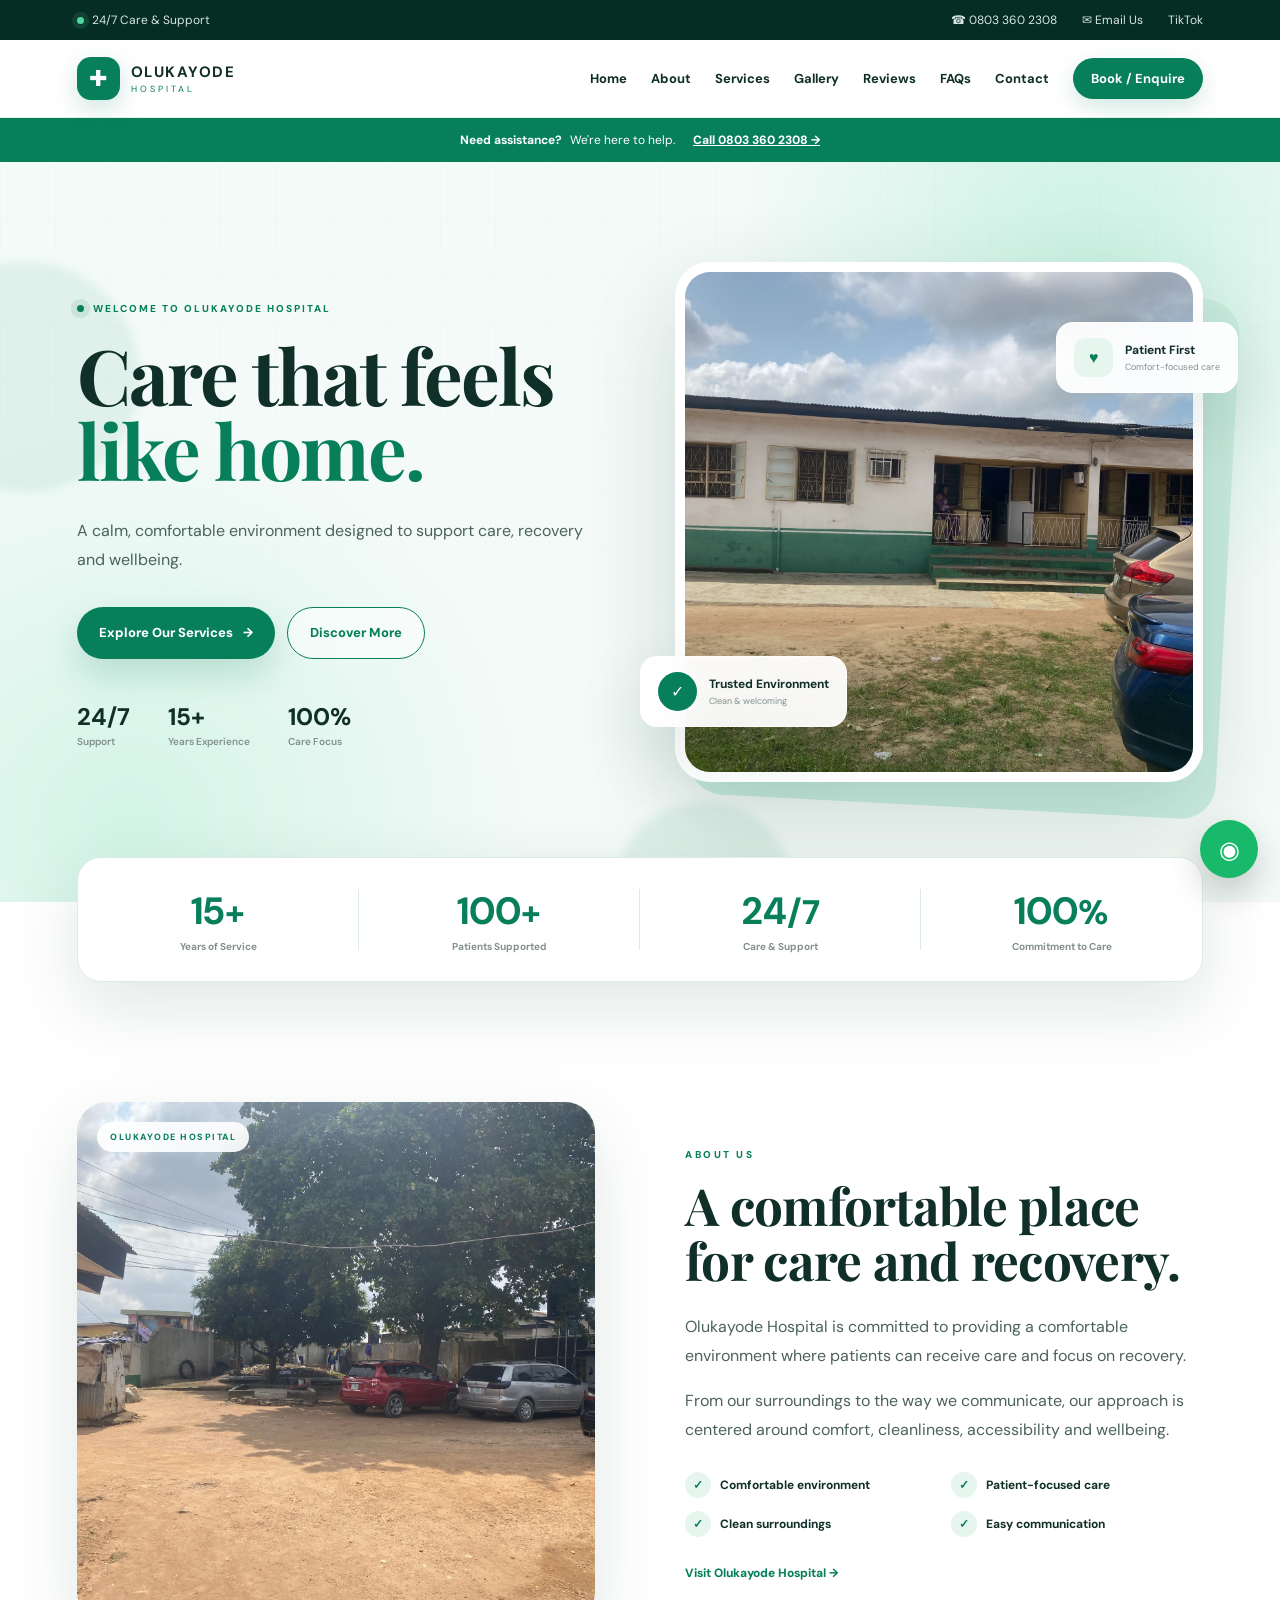
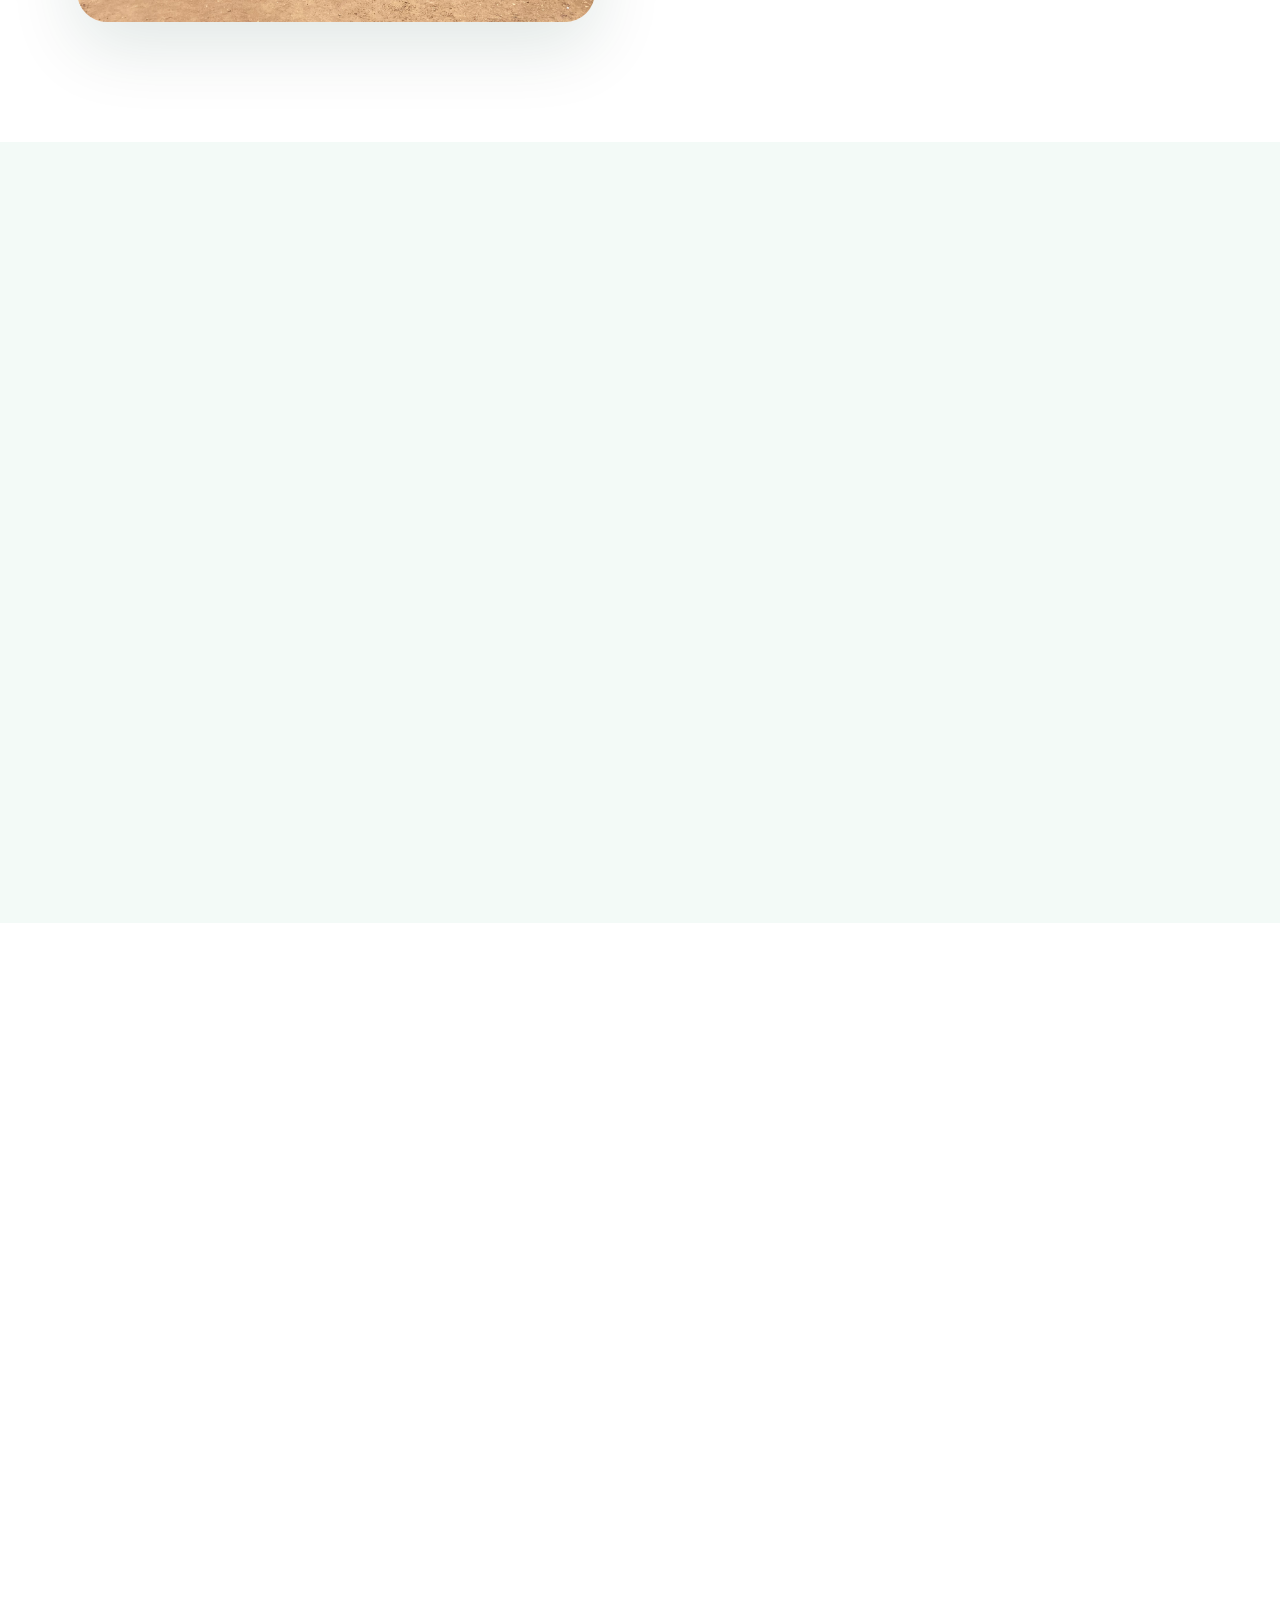
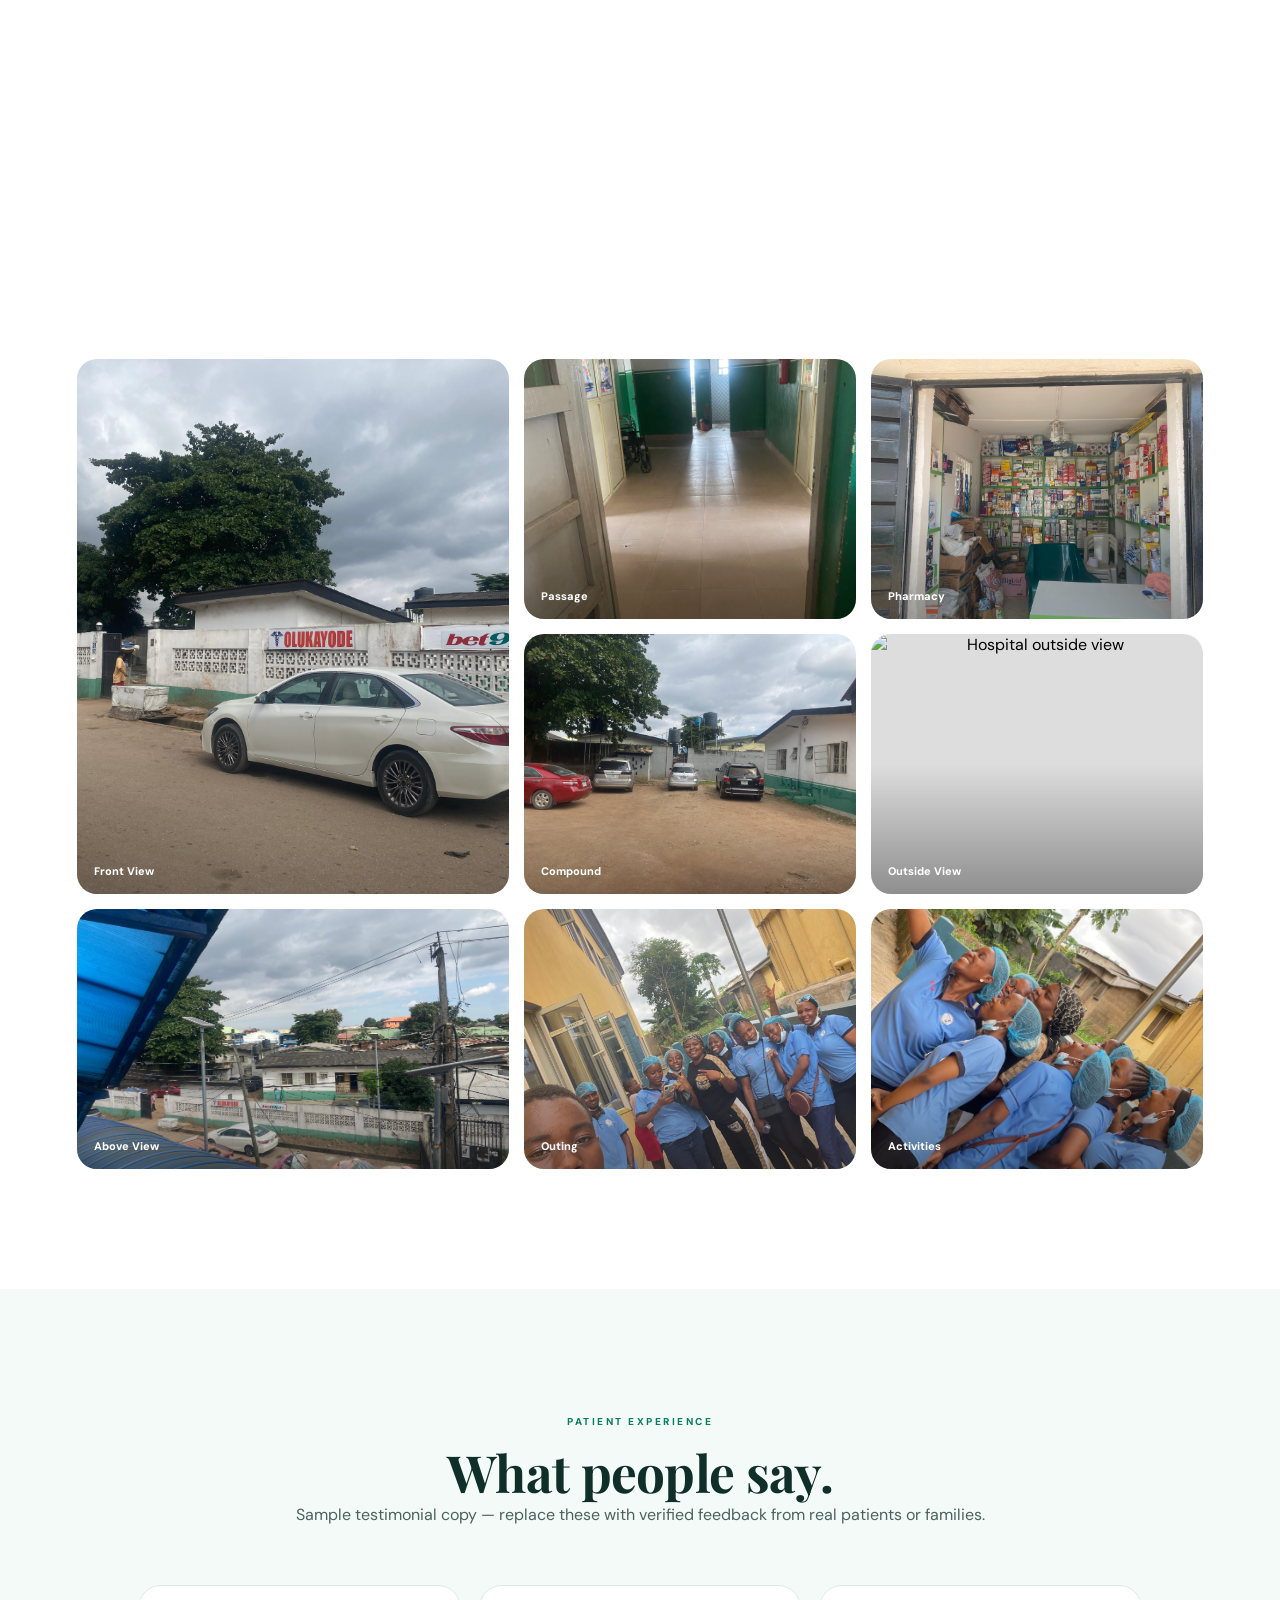
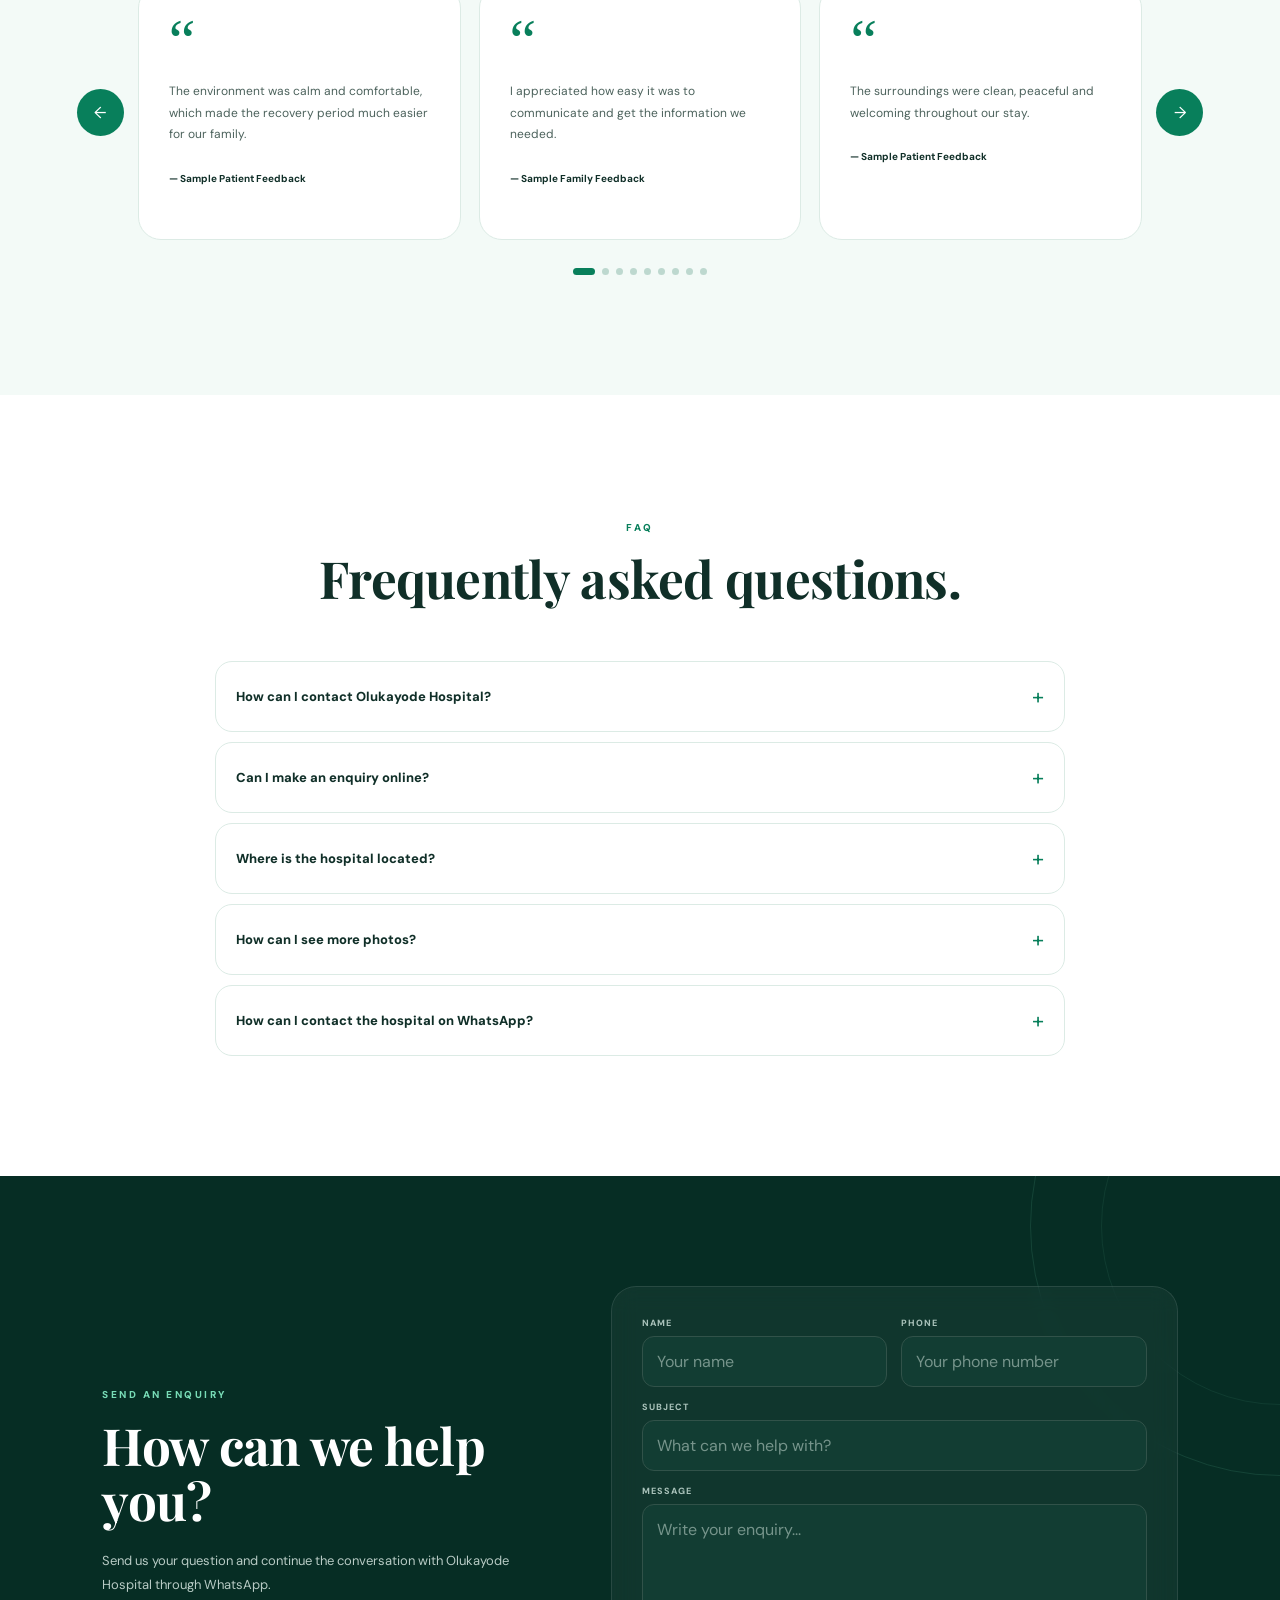
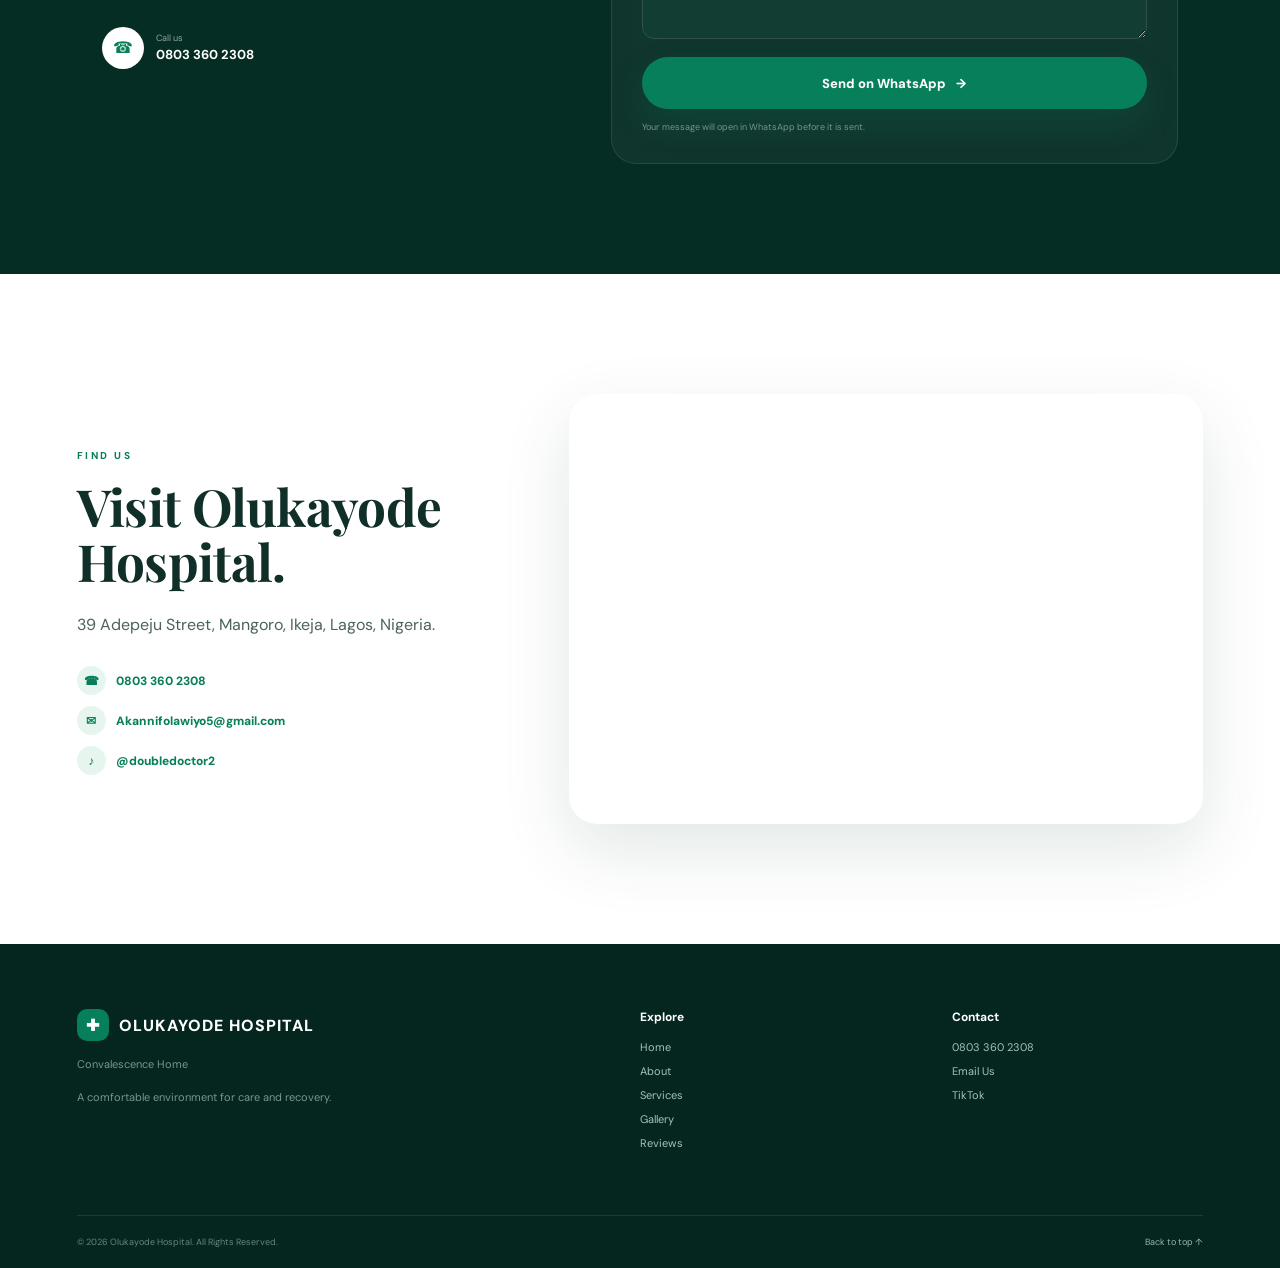
==== commit fe99bd61: "Update index.html" ====
--- a/index.html
+++ b/index.html
@@ -2,7 +2,9 @@
 <html lang="en">
 <head>
     <meta charset="UTF-8">
-    <meta name="viewport" content="width=device-width, initial-scale=1.0">
+
+    <meta name="viewport"
+          content="width=device-width, initial-scale=1.0">
 
     <meta name="google-site-verification"
           content="yjI16uT-VcxHtCaCJ7nl1bPEVMBqZb3ib6hci8aJvCc">
@@ -10,10 +12,12 @@
     <title>Olukayode Hospital | Convalescence Home</title>
 
     <meta name="description"
-          content="Olukayode Hospital — a comfortable environment for care, recovery and wellbeing.">
+          content="Olukayode Hospital Convalescence Home — a comfortable environment for care, recovery and wellbeing.">
 
     <link rel="preconnect" href="https://fonts.googleapis.com">
-    <link rel="preconnect" href="https://fonts.gstatic.com" crossorigin>
+    <link rel="preconnect"
+          href="https://fonts.gstatic.com"
+          crossorigin>
 
     <link href="https://fonts.googleapis.com/css2?family=DM+Sans:wght@400;500;600;700;800&family=Playfair+Display:wght@600;700&display=swap"
           rel="stylesheet">
@@ -23,10 +27,9 @@
 
 <body>
 
-<!-- =====================================================
-TOP BAR
-===================================================== -->
-
+<div class="scroll-progress" id="scrollProgress"></div>
+
+<!-- TOP BAR -->
 <div class="top-bar">
     <div class="top-message">
         <span class="status-dot"></span>
@@ -38,15 +41,13 @@
         <a href="mailto:Akannifolawiyo5@gmail.com">✉ Email Us</a>
         <a href="https://www.tiktok.com/@doubledoctor2"
            target="_blank"
-           rel="noopener">♪ TikTok</a>
+           rel="noopener">
+            TikTok
+        </a>
     </div>
 </div>
 
-
-<!-- =====================================================
-NAVBAR
-===================================================== -->
-
+<!-- NAVIGATION -->
 <header class="navbar" id="navbar">
 
     <a href="#home" class="logo">
@@ -77,6 +78,7 @@
         <a href="#about">About</a>
         <a href="#services">Services</a>
         <a href="#gallery">Gallery</a>
+        <a href="#testimonials">Reviews</a>
         <a href="#faq">FAQs</a>
         <a href="#contact">Contact</a>
 
@@ -88,13 +90,8 @@
 
 </header>
 
-
-<!-- =====================================================
-EMERGENCY BAR
-===================================================== -->
-
+<!-- EMERGENCY BAR -->
 <div class="emergency-bar">
-
     <div>
         <strong>Need assistance?</strong>
         <span>We're here to help.</span>
@@ -103,67 +100,58 @@
     <a href="tel:+2348033602308">
         Call 0803 360 2308 →
     </a>
-
 </div>
 
-
-<!-- =====================================================
-HERO
-===================================================== -->
-
+<!-- HERO -->
 <section class="hero" id="home">
 
-    <div class="hero-glow hero-glow-one"></div>
-    <div class="hero-glow hero-glow-two"></div>
+    <div class="hero-glow glow-one"></div>
+    <div class="hero-glow glow-two"></div>
+    <div class="hero-grid"></div>
 
     <div class="hero-content reveal">
 
-        <div class="eyebrow">
+        <div class="hero-badge">
             <span></span>
             WELCOME TO OLUKAYODE HOSPITAL
         </div>
 
         <h1>
-            Compassionate care.
-            <span>Comfortable recovery.</span>
+            Care that feels
+            <span>like home.</span>
         </h1>
 
         <p>
-            A welcoming convalescence home focused on
-            comfort, care and wellbeing throughout the
-            recovery journey.
+            A calm, comfortable environment designed to
+            support care, recovery and wellbeing.
         </p>
 
         <div class="hero-buttons">
 
             <a href="#services" class="btn btn-primary">
-                Explore Services
+                Explore Our Services
                 <span>→</span>
             </a>
 
-            <a href="#about" class="btn btn-outline">
-                Discover Our Care
+            <a href="#about" class="btn btn-secondary">
+                Discover More
             </a>
 
         </div>
 
         <div class="hero-trust">
 
-            <div class="trust-item">
+            <div>
                 <strong>24/7</strong>
                 <span>Support</span>
             </div>
 
-            <div class="trust-divider"></div>
-
-            <div class="trust-item">
+            <div>
                 <strong>15+</strong>
-                <span>Years</span>
-            </div>
-
-            <div class="trust-divider"></div>
-
-            <div class="trust-item">
+                <span>Years Experience</span>
+            </div>
+
+            <div>
                 <strong>100%</strong>
                 <span>Care Focus</span>
             </div>
@@ -172,137 +160,110 @@
 
     </div>
 
-
-    <!-- =================================================
-    HERO VISUAL
-    ================================================= -->
-
     <div class="hero-visual reveal">
 
         <div class="hero-image-wrap">
 
-            <div class="image-decoration image-decoration-one"></div>
-            <div class="image-decoration image-decoration-two"></div>
-
-            <div class="image-frame">
-
-                <img
-                    src="IMG_7236.jpeg"
-                    alt="Olukayode Hospital building">
+            <div class="hero-image-shadow"></div>
+
+            <div class="hero-image-frame">
+
+                <img src="IMG_7236.jpeg"
+                     alt="Olukayode Hospital building">
 
                 <div class="image-overlay"></div>
 
-                <div class="image-label">
-                    <span class="label-icon">♥</span>
-
-                    <div>
-                        <strong>Quality Care</strong>
-                        <small>Patient-focused environment</small>
-                    </div>
+            </div>
+
+            <div class="hero-floating-card card-top">
+
+                <div class="floating-icon">
+                    ♥
                 </div>
 
-            </div>
-
-
-            <!-- SINGLE WALKING DOCTOR -->
-
-            <div class="hero-doctor" aria-hidden="true">
-
-                <div class="doctor-shadow"></div>
-
-                <div class="doctor">
-
-                    <div class="doctor-head"></div>
-                    <div class="doctor-hair"></div>
-
-                    <div class="doctor-body">
-                        <div class="doctor-shirt"></div>
-                        <div class="doctor-coat-line"></div>
-                    </div>
-
-                    <div class="doctor-arm doctor-arm-left"></div>
-                    <div class="doctor-arm doctor-arm-right"></div>
-
-                    <div class="doctor-hand doctor-hand-left"></div>
-                    <div class="doctor-hand doctor-hand-right"></div>
-
-                    <div class="doctor-leg doctor-leg-left"></div>
-                    <div class="doctor-leg doctor-leg-right"></div>
-
-                    <div class="doctor-foot doctor-foot-left"></div>
-                    <div class="doctor-foot doctor-foot-right"></div>
-
-                    <div class="doctor-stethoscope"></div>
-
+                <div>
+                    <strong>Patient First</strong>
+                    <span>Comfort-focused care</span>
                 </div>
 
             </div>
 
-        </div>
+            <div class="hero-floating-card card-bottom">
+
+                <div class="mini-check">
+                    ✓
+                </div>
+
+                <div>
+                    <strong>Trusted Environment</strong>
+                    <span>Clean & welcoming</span>
+                </div>
+
+            </div>
+
+        </div>
+
+        <div class="hero-orb orb-one"></div>
+        <div class="hero-orb orb-two"></div>
 
     </div>
 
 </section>
 
-
-<!-- =====================================================
-STATS
-===================================================== -->
-
+<!-- STATS -->
 <section class="stats-section">
 
     <div class="stat-card reveal">
-        <div class="stat-icon">✚</div>
-        <strong><span class="counter" data-target="15">0</span>+</strong>
-        <span>Years of Service</span>
+        <span class="stat-number">
+            <strong class="counter" data-target="15">0</strong>+
+        </span>
+        <small>Years of Service</small>
     </div>
 
     <div class="stat-card reveal">
-        <div class="stat-icon">♥</div>
-        <strong><span class="counter" data-target="100">0</span>+</strong>
-        <span>Patients Supported</span>
+        <span class="stat-number">
+            <strong class="counter" data-target="100">0</strong>+
+        </span>
+        <small>Patients Supported</small>
     </div>
 
     <div class="stat-card reveal">
-        <div class="stat-icon">◷</div>
-        <strong><span class="counter" data-target="24">0</span>/7</strong>
-        <span>Care & Support</span>
+        <span class="stat-number">
+            <strong class="counter" data-target="24">0</strong>/7
+        </span>
+        <small>Care & Support</small>
     </div>
 
     <div class="stat-card reveal">
-        <div class="stat-icon">✓</div>
-        <strong><span class="counter" data-target="100">0</span>%</strong>
-        <span>Commitment to Care</span>
+        <span class="stat-number">
+            <strong class="counter" data-target="100">0</strong>%
+        </span>
+        <small>Commitment to Care</small>
     </div>
 
 </section>
 
-
-<!-- =====================================================
-ABOUT
-===================================================== -->
-
+<!-- ABOUT -->
 <section class="section about-section" id="about">
 
     <div class="about-image reveal">
 
-        <div class="image-number">01</div>
-
-        <img
-            src="IMG_7238.jpeg"
-            alt="Olukayode Hospital compound">
+        <div class="image-label">
+            OLUKAYODE HOSPITAL
+        </div>
+
+        <img src="IMG_7238.jpeg"
+             alt="Olukayode Hospital compound">
 
     </div>
 
     <div class="section-content reveal">
 
-        <div class="eyebrow">
-            <span></span>
-            ABOUT OLUKAYODE
-        </div>
+        <span class="eyebrow">ABOUT US</span>
 
         <h2>
-            A comfortable place for care and recovery.
+            A comfortable place
+            for care and recovery.
         </h2>
 
         <p>
@@ -312,9 +273,9 @@
         </p>
 
         <p>
-            From the environment to communication,
-            everything is designed with comfort,
-            cleanliness and wellbeing in mind.
+            From our surroundings to the way we communicate,
+            our approach is centered around comfort,
+            cleanliness, accessibility and wellbeing.
         </p>
 
         <div class="about-points">
@@ -336,53 +297,43 @@
 
             <div>
                 <span>✓</span>
-                Convenient communication
+                Easy communication
             </div>
 
         </div>
 
         <a href="#contact" class="text-link">
-            Visit our facility <span>→</span>
+            Visit Olukayode Hospital →
         </a>
 
     </div>
 
 </section>
 
-
-<!-- =====================================================
-SERVICES
-===================================================== -->
-
+<!-- SERVICES -->
 <section class="section services-section" id="services">
 
     <div class="section-heading reveal">
 
-        <div class="eyebrow center">
-            <span></span>
-            WHAT WE OFFER
-        </div>
+        <span class="eyebrow">WHAT WE OFFER</span>
 
         <h2>
-            Care designed around your needs.
+            Care designed around
+            your needs.
         </h2>
 
         <p>
-            A supportive environment created to make
-            recovery more comfortable and reassuring.
+            A welcoming environment where comfort,
+            support and recovery remain central.
         </p>
 
     </div>
 
-
     <div class="services-grid">
 
         <article class="service-card reveal">
-
-            <div class="service-top">
-                <div class="service-icon">♥</div>
-                <span class="service-number">01</span>
-            </div>
+            <div class="service-number">01</div>
+            <div class="service-icon">♥</div>
 
             <h3>Convalescence Care</h3>
 
@@ -391,17 +342,12 @@
                 during recovery and rehabilitation.
             </p>
 
-            <div class="service-arrow">↗</div>
-
+            <span class="service-arrow">↗</span>
         </article>
 
-
         <article class="service-card reveal">
-
-            <div class="service-top">
-                <div class="service-icon">✚</div>
-                <span class="service-number">02</span>
-            </div>
+            <div class="service-number">02</div>
+            <div class="service-icon">✚</div>
 
             <h3>Patient Support</h3>
 
@@ -410,17 +356,12 @@
                 patient comfort and wellbeing.
             </p>
 
-            <div class="service-arrow">↗</div>
-
+            <span class="service-arrow">↗</span>
         </article>
 
-
         <article class="service-card reveal">
-
-            <div class="service-top">
-                <div class="service-icon">⌂</div>
-                <span class="service-number">03</span>
-            </div>
+            <div class="service-number">03</div>
+            <div class="service-icon">⌂</div>
 
             <h3>Comfortable Environment</h3>
 
@@ -429,17 +370,12 @@
                 encourage rest and recovery.
             </p>
 
-            <div class="service-arrow">↗</div>
-
+            <span class="service-arrow">↗</span>
         </article>
 
-
         <article class="service-card reveal">
-
-            <div class="service-top">
-                <div class="service-icon">☏</div>
-                <span class="service-number">04</span>
-            </div>
+            <div class="service-number">04</div>
+            <div class="service-icon">☏</div>
 
             <h3>Enquiries</h3>
 
@@ -448,93 +384,77 @@
                 information and available services.
             </p>
 
-            <div class="service-arrow">↗</div>
-
+            <span class="service-arrow">↗</span>
         </article>
 
     </div>
 
 </section>
 
-
-<!-- =====================================================
-WHY US
-===================================================== -->
-
+<!-- WHY US -->
 <section class="why-section">
 
     <div class="why-content reveal">
 
-        <div class="eyebrow">
-            <span></span>
-            WHY CHOOSE US?
-        </div>
+        <span class="eyebrow">WHY OLUKAYODE?</span>
 
         <h2>
-            Where comfort becomes part of care.
+            Where comfort
+            genuinely matters.
         </h2>
 
         <p>
-            Recovery is more than treatment. The environment
-            around a patient can make the experience calmer,
-            easier and more reassuring.
+            We aim to provide an environment that makes
+            patients and their families feel comfortable,
+            informed and supported.
         </p>
 
         <div class="why-list">
 
             <div>
                 <span>✓</span>
-                <strong>Comfortable patient environment</strong>
+                <p>Comfortable patient environment</p>
             </div>
 
             <div>
                 <span>✓</span>
-                <strong>Clean and welcoming surroundings</strong>
+                <p>Clean and welcoming surroundings</p>
             </div>
 
             <div>
                 <span>✓</span>
-                <strong>Easy communication</strong>
+                <p>Easy communication</p>
             </div>
 
             <div>
                 <span>✓</span>
-                <strong>Convenient location</strong>
-            </div>
-
-        </div>
-
-    </div>
-
+                <p>Convenient location</p>
+            </div>
+
+        </div>
+
+    </div>
 
     <div class="why-image reveal">
 
-        <div class="why-image-card">
-            <span>OLUKAYODE</span>
-            <strong>Care with comfort.</strong>
-        </div>
-
-        <img
-            src="images/passage.jpg"
-            alt="Olukayode Hospital interior">
+        <img src="images/passage.jpg"
+             alt="Olukayode Hospital passage">
+
+        <div class="image-caption">
+            <span>01</span>
+            A welcoming environment
+        </div>
 
     </div>
 
 </section>
 
-
-<!-- =====================================================
-GALLERY
-===================================================== -->
-
+<!-- GALLERY -->
 <section class="section gallery-section" id="gallery">
 
     <div class="section-heading reveal">
 
-        <div class="eyebrow center">
-            <span></span>
-            OUR ENVIRONMENT
-        </div>
+        <span class="eyebrow">OUR GALLERY</span>
 
         <h2>
             Take a look around.
@@ -546,152 +466,117 @@
 
     </div>
 
-
     <div class="gallery-grid">
 
-        <button class="gallery-item gallery-large"
+        <button class="gallery-item gallery-large reveal"
                 data-image="IMG_7218.jpeg"
                 type="button">
 
-            <img src="IMG_7218.jpeg" alt="Front view">
-            <div class="gallery-caption">
-                <span>01</span>
-                <strong>Front View</strong>
-            </div>
+            <img src="IMG_7218.jpeg"
+                 alt="Olukayode Hospital front view">
+
+            <span>Front View</span>
 
         </button>
 
-
-        <button class="gallery-item"
+        <button class="gallery-item reveal"
                 data-image="IMG_7211.jpeg"
                 type="button">
 
-            <img src="IMG_7211.jpeg" alt="Passage">
-            <div class="gallery-caption">
-                <span>02</span>
-                <strong>Passage</strong>
-            </div>
+            <img src="IMG_7211.jpeg"
+                 alt="Hospital passage">
+
+            <span>Passage</span>
 
         </button>
 
-
-        <button class="gallery-item"
+        <button class="gallery-item reveal"
                 data-image="IMG_7237.jpeg"
                 type="button">
 
-            <img src="IMG_7237.jpeg" alt="Pharmacy">
-            <div class="gallery-caption">
-                <span>03</span>
-                <strong>Pharmacy</strong>
-            </div>
+            <img src="IMG_7237.jpeg"
+                 alt="Hospital pharmacy">
+
+            <span>Pharmacy</span>
 
         </button>
 
-
-        <button class="gallery-item"
+        <button class="gallery-item reveal"
                 data-image="IMG_7217.jpeg"
                 type="button">
 
-            <img src="IMG_7217.jpeg" alt="Compound">
-            <div class="gallery-caption">
-                <span>04</span>
-                <strong>Compound</strong>
-            </div>
+            <img src="IMG_7217.jpeg"
+                 alt="Hospital compound">
+
+            <span>Compound</span>
 
         </button>
 
-
-        <button class="gallery-item"
+        <button class="gallery-item reveal"
                 data-image="images/outside.jpg"
                 type="button">
 
-            <img src="images/outside.jpg" alt="Outside view">
-            <div class="gallery-caption">
-                <span>05</span>
-                <strong>Outside View</strong>
-            </div>
+            <img src="images/outside.jpg"
+                 alt="Hospital outside view">
+
+            <span>Outside View</span>
 
         </button>
 
-
-        <button class="gallery-item"
+        <button class="gallery-item reveal"
                 data-image="IMG_7219.jpeg"
                 type="button">
 
-            <img src="IMG_7219.jpeg" alt="Above view">
-            <div class="gallery-caption">
-                <span>06</span>
-                <strong>Above View</strong>
-            </div>
+            <img src="IMG_7219.jpeg"
+                 alt="Hospital above view">
+
+            <span>Above View</span>
 
         </button>
 
-
-        <button class="gallery-item"
+        <button class="gallery-item reveal"
                 data-image="IMG_5130.jpeg"
                 type="button">
 
-            <img src="IMG_5130.jpeg" alt="Hospital outing">
-            <div class="gallery-caption">
-                <span>07</span>
-                <strong>Outing</strong>
-            </div>
+            <img src="IMG_5130.jpeg"
+                 alt="Hospital outing">
+
+            <span>Outing</span>
 
         </button>
 
-
-        <button class="gallery-item"
+        <button class="gallery-item reveal"
                 data-image="IMG_5144.jpeg"
                 type="button">
 
-            <img src="IMG_5144.jpeg" alt="Hospital outing">
-            <div class="gallery-caption">
-                <span>08</span>
-                <strong>Activities</strong>
-            </div>
+            <img src="IMG_5144.jpeg"
+                 alt="Hospital activity">
+
+            <span>Activities</span>
 
         </button>
 
-
-        <button class="gallery-item"
-                data-image="IMG_5162.jpeg"
-                type="button">
-
-            <img src="IMG_5162.jpeg" alt="Hospital activities">
-            <div class="gallery-caption">
-                <span>09</span>
-                <strong>Hospital Life</strong>
-            </div>
-
-        </button>
-
     </div>
 
 </section>
 
-
-<!-- =====================================================
-TESTIMONIALS
-===================================================== -->
-
-<section class="testimonial-section">
+<!-- TESTIMONIALS -->
+<section class="testimonial-section" id="testimonials">
 
     <div class="section-heading reveal">
 
-        <div class="eyebrow center">
-            <span></span>
-            PATIENT EXPERIENCE
-        </div>
-
-        <h2>What people say.</h2>
+        <span class="eyebrow">PATIENT EXPERIENCE</span>
+
+        <h2>
+            What people say.
+        </h2>
 
         <p>
-            Experiences shared by people connected
-            with Olukayode Hospital.
+            Sample testimonial copy — replace these with
+            verified feedback from real patients or families.
         </p>
 
     </div>
-
 
     <div class="testimonial-slider reveal">
 
@@ -704,51 +589,107 @@
 
         <div class="testimonial-viewport">
 
-            <div class="testimonial-track" id="testimonialTrack">
+            <div class="testimonial-track"
+                 id="testimonialTrack">
 
                 <article class="testimonial-card">
                     <div class="quote">“</div>
-
                     <p>
-                        Ever since I tried Olukayode
-                        Convalescence Home, my health issue
-                        has been taken care of.
+                        The environment was calm and comfortable,
+                        which made the recovery period much easier
+                        for our family.
                     </p>
-
-                    <strong>— Mrs Adeyemi Oladipupo</strong>
+                    <strong>— Sample Patient Feedback</strong>
                 </article>
-
 
                 <article class="testimonial-card">
                     <div class="quote">“</div>
-
                     <p>
-                        Add your testimonial here.
+                        I appreciated how easy it was to communicate
+                        and get the information we needed.
                     </p>
-
-                    <strong>— Patient / Family Member</strong>
+                    <strong>— Sample Family Feedback</strong>
                 </article>
-
 
                 <article class="testimonial-card">
                     <div class="quote">“</div>
-
                     <p>
-                        Add your testimonial here.
+                        The surroundings were clean, peaceful and
+                        welcoming throughout our stay.
                     </p>
-
-                    <strong>— Patient / Family Member</strong>
+                    <strong>— Sample Patient Feedback</strong>
                 </article>
-
 
                 <article class="testimonial-card">
                     <div class="quote">“</div>
-
                     <p>
-                        Add your testimonial here.
+                        Having a comfortable place to focus on
+                        recovery made a real difference.
                     </p>
-
-                    <strong>— Patient / Family Member</strong>
+                    <strong>— Sample Family Feedback</strong>
+                </article>
+
+                <article class="testimonial-card">
+                    <div class="quote">“</div>
+                    <p>
+                        The staff were approachable and made it
+                        easier for us to ask questions when needed.
+                    </p>
+                    <strong>— Sample Patient Feedback</strong>
+                </article>
+
+                <article class="testimonial-card">
+                    <div class="quote">“</div>
+                    <p>
+                        We liked the quiet atmosphere and the
+                        attention given to patient comfort.
+                    </p>
+                    <strong>— Sample Family Feedback</strong>
+                </article>
+
+                <article class="testimonial-card">
+                    <div class="quote">“</div>
+                    <p>
+                        The facility gave us a reassuring environment
+                        while our loved one focused on recovery.
+                    </p>
+                    <strong>— Sample Family Feedback</strong>
+                </article>
+
+                <article class="testimonial-card">
+                    <div class="quote">“</div>
+                    <p>
+                        From the environment to communication,
+                        the experience felt organised and welcoming.
+                    </p>
+                    <strong>— Sample Patient Feedback</strong>
+                </article>
+
+                <article class="testimonial-card">
+                    <div class="quote">“</div>
+                    <p>
+                        I would describe the environment as peaceful,
+                        clean and comfortable.
+                    </p>
+                    <strong>— Sample Patient Feedback</strong>
+                </article>
+
+                <article class="testimonial-card">
+                    <div class="quote">“</div>
+                    <p>
+                        The atmosphere helped our family feel more
+                        relaxed during an important recovery period.
+                    </p>
+                    <strong>— Sample Family Feedback</strong>
+                </article>
+
+                <article class="testimonial-card">
+                    <div class="quote">“</div>
+                    <p>
+                        Communication was straightforward, and we
+                        felt comfortable asking for clarification.
+                    </p>
+                    <strong>— Sample Patient Feedback</strong>
                 </article>
 
             </div>
@@ -764,33 +705,24 @@
 
     </div>
 
-    <div class="testimonial-dots" id="testimonialDots"></div>
+    <div class="testimonial-dots"
+         id="testimonialDots">
+    </div>
 
 </section>
 
-
-<!-- =====================================================
-FAQ
-===================================================== -->
-
+<!-- FAQ -->
 <section class="section faq-section" id="faq">
 
     <div class="section-heading reveal">
 
-        <div class="eyebrow center">
-            <span></span>
-            FAQ
-        </div>
-
-        <h2>Frequently asked questions.</h2>
-
-        <p>
-            Find answers to common questions about
-            Olukayode Hospital.
-        </p>
-
-    </div>
-
+        <span class="eyebrow">FAQ</span>
+
+        <h2>
+            Frequently asked questions.
+        </h2>
+
+    </div>
 
     <div class="faq-container">
 
@@ -800,21 +732,22 @@
                     type="button"
                     aria-expanded="false">
 
-                <span>How can I contact Olukayode Hospital?</span>
+                <span>
+                    How can I contact Olukayode Hospital?
+                </span>
+
                 <b>+</b>
 
             </button>
 
             <div class="faq-answer">
                 <p>
-                    You can call 0803 360 2308,
-                    send an email, or contact the hospital
-                    through WhatsApp.
+                    You can call 0803 360 2308, send an email,
+                    or contact the hospital through WhatsApp.
                 </p>
             </div>
 
         </div>
-
 
         <div class="faq-item reveal">
 
@@ -822,20 +755,22 @@
                     type="button"
                     aria-expanded="false">
 
-                <span>Can I make an enquiry online?</span>
+                <span>
+                    Can I make an enquiry online?
+                </span>
+
                 <b>+</b>
 
             </button>
 
             <div class="faq-answer">
                 <p>
-                    Yes. Complete the enquiry form and
-                    continue the conversation through WhatsApp.
+                    Yes. Complete the enquiry form and continue
+                    the conversation through WhatsApp.
                 </p>
             </div>
 
         </div>
-
 
         <div class="faq-item reveal">
 
@@ -843,20 +778,22 @@
                     type="button"
                     aria-expanded="false">
 
-                <span>Where is the hospital located?</span>
+                <span>
+                    Where is the hospital located?
+                </span>
+
                 <b>+</b>
 
             </button>
 
             <div class="faq-answer">
                 <p>
-                    39 Adepeju Street, Mangoro,
-                    Ikeja, Lagos, Nigeria.
+                    39 Adepeju Street, Mangoro, Ikeja,
+                    Lagos, Nigeria.
                 </p>
             </div>
 
         </div>
-
 
         <div class="faq-item reveal">
 
@@ -864,20 +801,22 @@
                     type="button"
                     aria-expanded="false">
 
-                <span>How can I see more photos?</span>
+                <span>
+                    How can I see more photos?
+                </span>
+
                 <b>+</b>
 
             </button>
 
             <div class="faq-answer">
                 <p>
-                    Visit the Gallery section and tap
-                    any photo to enlarge it.
+                    Visit the Gallery section and tap any
+                    photo to enlarge it.
                 </p>
             </div>
 
         </div>
-
 
         <div class="faq-item reveal">
 
@@ -885,15 +824,18 @@
                     type="button"
                     aria-expanded="false">
 
-                <span>How can I contact the hospital on WhatsApp?</span>
+                <span>
+                    How can I contact the hospital on WhatsApp?
+                </span>
+
                 <b>+</b>
 
             </button>
 
             <div class="faq-answer">
                 <p>
-                    Use the WhatsApp button on the website
-                    or submit an enquiry through the enquiry form.
+                    Use the WhatsApp button or submit an enquiry
+                    through the form below.
                 </p>
             </div>
 
@@ -903,76 +845,88 @@
 
 </section>
 
-
-<!-- =====================================================
-ENQUIRY
-===================================================== -->
-
+<!-- ENQUIRY -->
 <section class="enquiry-section" id="enquiry">
 
     <div class="enquiry-decoration"></div>
 
     <div class="enquiry-content reveal">
 
-        <div class="eyebrow light">
-            <span></span>
-            SEND AN ENQUIRY
-        </div>
+        <span class="eyebrow">SEND AN ENQUIRY</span>
 
         <h2>
-            How can we help you?
+            How can we
+            help you?
         </h2>
 
         <p>
-            Tell us what you need and continue the
-            conversation with Olukayode Hospital on WhatsApp.
+            Send us your question and continue the conversation
+            with Olukayode Hospital through WhatsApp.
         </p>
 
-        <div class="enquiry-contact">
-            <span>Prefer to call?</span>
-            <a href="tel:+2348033602308">
-                0803 360 2308 →
-            </a>
-        </div>
-
-    </div>
-
-
-    <form id="whatsappForm" class="enquiry-form reveal">
+        <div class="contact-mini">
+            <span>☎</span>
+            <div>
+                <small>Call us</small>
+                <strong>0803 360 2308</strong>
+            </div>
+        </div>
+
+    </div>
+
+    <form id="whatsappForm"
+          class="enquiry-form reveal">
 
         <div class="form-row">
+
+            <div class="input-group">
+                <label for="name">Name</label>
+
+                <input
+                    type="text"
+                    id="name"
+                    placeholder="Your name"
+                    required>
+            </div>
+
+            <div class="input-group">
+                <label for="phone">Phone</label>
+
+                <input
+                    type="tel"
+                    id="phone"
+                    placeholder="Your phone number"
+                    required>
+            </div>
+
+        </div>
+
+        <div class="input-group">
+            <label for="subject">Subject</label>
 
             <input
                 type="text"
-                id="name"
-                placeholder="Your name"
+                id="subject"
+                placeholder="What can we help with?"
                 required>
-
-            <input
-                type="tel"
-                id="phone"
-                placeholder="Your phone number"
-                required>
-
-        </div>
-
-        <input
-            type="text"
-            id="subject"
-            placeholder="Subject"
-            required>
-
-        <textarea
-            id="message"
-            rows="6"
-            placeholder="Write your enquiry..."
-            required></textarea>
-
-        <button
-            type="submit"
-            class="btn btn-light">
-
-            Send on WhatsApp →
+        </div>
+
+        <div class="input-group">
+            <label for="message">Message</label>
+
+            <textarea
+                id="message"
+                rows="5"
+                placeholder="Write your enquiry..."
+                required></textarea>
+        </div>
+
+        <button type="submit"
+                class="btn btn-primary submit-btn">
+
+            Send on WhatsApp
+            <span>→</span>
+
         </button>
 
         <small>
@@ -983,19 +937,12 @@
 
 </section>
 
-
-<!-- =====================================================
-LOCATION
-===================================================== -->
-
+<!-- LOCATION -->
 <section class="section location-section" id="contact">
 
     <div class="location-info reveal">
 
-        <div class="eyebrow">
-            <span></span>
-            FIND US
-        </div>
+        <span class="eyebrow">FIND US</span>
 
         <h2>
             Visit Olukayode Hospital.
@@ -1021,16 +968,13 @@
             <a href="https://www.tiktok.com/@doubledoctor2"
                target="_blank"
                rel="noopener">
-
                 <span>♪</span>
                 @doubledoctor2
-
             </a>
 
         </div>
 
     </div>
-
 
     <div class="map-container reveal">
 
@@ -1044,29 +988,19 @@
 
 </section>
 
-
-<!-- =====================================================
-FOOTER
-===================================================== -->
-
+<!-- FOOTER -->
 <footer>
 
     <div class="footer-main">
 
         <div class="footer-brand">
 
-            <div class="footer-logo">
-                <div class="logo-icon">✚</div>
-
-                <div>
-                    <strong>OLUKAYODE</strong>
-                    <span>HOSPITAL</span>
-                </div>
-            </div>
-
-            <p>
-                Convalescence Home
-            </p>
+            <a href="#home" class="footer-logo">
+                <span>✚</span>
+                OLUKAYODE HOSPITAL
+            </a>
+
+            <p>Convalescence Home</p>
 
             <p>
                 A comfortable environment for care
@@ -1075,7 +1009,6 @@
 
         </div>
 
-
         <div>
 
             <h4>Explore</h4>
@@ -1084,9 +1017,9 @@
             <a href="#about">About</a>
             <a href="#services">Services</a>
             <a href="#gallery">Gallery</a>
-
-        </div>
-
+            <a href="#testimonials">Reviews</a>
+
+        </div>
 
         <div>
 
@@ -1110,27 +1043,23 @@
 
     </div>
 
-
     <div class="footer-bottom">
 
         <span>
-            © <span id="year"></span> Olukayode Hospital.
+            © <span id="year"></span>
+            Olukayode Hospital.
             All Rights Reserved.
         </span>
 
-        <span>
-            Care • Comfort • Recovery
-        </span>
+        <a href="#home">
+            Back to top ↑
+        </a>
 
     </div>
 
 </footer>
 
-
-<!-- =====================================================
-FLOATING WHATSAPP
-===================================================== -->
-
+<!-- WHATSAPP -->
 <a
     href="https://wa.me/2348033602308"
     class="whatsapp-float"
@@ -1142,11 +1071,7 @@
 
 </a>
 
-
-<!-- =====================================================
-BACK TO TOP
-===================================================== -->
-
+<!-- BACK TO TOP -->
 <button
     id="backToTop"
     class="back-to-top"
@@ -1157,11 +1082,7 @@
 
 </button>
 
-
-<!-- =====================================================
-LIGHTBOX
-===================================================== -->
-
+<!-- LIGHTBOX -->
 <div id="lightbox" class="lightbox">
 
     <button
@@ -1180,7 +1101,6 @@
 
 </div>
 
-
 <script src="script.js"></script>
 
 </body>
--- a/style.css
+++ b/style.css
@@ -1,35 +1,32 @@
-/* =====================================================
+/* =========================================================
 OLUKAYODE HOSPITAL
-PREMIUM RESPONSIVE CSS
-===================================================== */
+PREMIUM RESPONSIVE DESIGN
+========================================================= */
 
 :root {
     --green: #087f5b;
-    --green-2: #0b9b70;
-    --dark-green: #07553f;
-    --light-green: #e6f7f0;
-    --mint: #f4fbf8;
-
+    --green-2: #0aa875;
+    --dark-green: #07543f;
+    --deep: #062d24;
+    --mint: #f3faf7;
+    --mint-2: #e7f5ef;
     --white: #ffffff;
-    --dark: #10372d;
-    --text: #49605a;
-    --muted: #7b8c87;
-
+    --dark: #102f28;
+    --text: #4c625c;
+    --muted: #82918d;
     --border: #dcebe5;
 
-    --shadow-sm:
-        0 10px 30px rgba(0, 70, 50, .07);
-
-    --shadow:
-        0 25px 70px rgba(0, 70, 50, .12);
-
-    --radius: 26px;
-}
-
-
-/* =====================================================
+    --shadow-sm: 0 10px 30px rgba(0, 60, 45, .07);
+    --shadow: 0 25px 70px rgba(0, 60, 45, .12);
+    --shadow-lg: 0 35px 90px rgba(0, 50, 40, .16);
+
+    --radius: 24px;
+    --ease: cubic-bezier(.22, 1, .36, 1);
+}
+
+/* =========================================================
 RESET
-===================================================== */
+========================================================= */
 
 * {
     margin: 0;
@@ -39,7 +36,6 @@
 
 html {
     scroll-behavior: smooth;
-    overflow-x: hidden;
 }
 
 body {
@@ -54,8 +50,13 @@
 }
 
 img {
+    display: block;
     max-width: 100%;
-    display: block;
+}
+
+a {
+    color: inherit;
+    text-decoration: none;
 }
 
 button,
@@ -68,26 +69,37 @@
     cursor: pointer;
 }
 
-a {
-    color: inherit;
-    text-decoration: none;
-}
-
-
-/* =====================================================
+::selection {
+    background: var(--green);
+    color: white;
+}
+
+/* =========================================================
+SCROLL PROGRESS
+========================================================= */
+
+.scroll-progress {
+    position: fixed;
+    z-index: 5000;
+    top: 0;
+    left: 0;
+    width: 0;
+    height: 3px;
+    background: var(--green);
+}
+
+/* =========================================================
 TOP BAR
-===================================================== */
+========================================================= */
 
 .top-bar {
-    min-height: 42px;
+    min-height: 40px;
     padding: 0 6%;
     display: flex;
+    align-items: center;
     justify-content: space-between;
-    align-items: center;
-
-    background: var(--dark);
-    color: #dcebe6;
-
+    background: var(--deep);
+    color: #d7e6e1;
     font-size: 12px;
 }
 
@@ -101,54 +113,46 @@
     width: 7px;
     height: 7px;
     border-radius: 50%;
-    background: #70ddb8;
-    box-shadow: 0 0 0 5px rgba(112, 221, 184, .12);
+    background: #51d69f;
+    box-shadow: 0 0 0 5px rgba(81,214,159,.12);
 }
 
 .top-links {
     display: flex;
-    gap: 24px;
+    gap: 25px;
 }
 
 .top-links a {
-    transition: .25s ease;
+    transition: .25s;
 }
 
 .top-links a:hover {
-    color: #7ee3c0;
-}
-
-
-/* =====================================================
+    color: white;
+}
+
+/* =========================================================
 NAVBAR
-===================================================== */
+========================================================= */
 
 .navbar {
     position: sticky;
     top: 0;
     z-index: 1000;
-
     min-height: 78px;
     padding: 0 6%;
-
     display: flex;
     align-items: center;
     justify-content: space-between;
-
-    background: rgba(255, 255, 255, .92);
+    background: rgba(255,255,255,.92);
     backdrop-filter: blur(18px);
     -webkit-backdrop-filter: blur(18px);
-
-    border-bottom: 1px solid rgba(220, 235, 229, .8);
-
-    transition:
-        box-shadow .3s ease,
-        min-height .3s ease;
+    border-bottom: 1px solid rgba(220,235,229,.8);
+    transition: .35s;
 }
 
 .navbar.scrolled {
     min-height: 68px;
-    box-shadow: 0 8px 35px rgba(0, 60, 45, .08);
+    box-shadow: 0 10px 35px rgba(0,0,0,.06);
 }
 
 .logo {
@@ -160,25 +164,18 @@
 .logo-icon {
     width: 43px;
     height: 43px;
-
     display: grid;
     place-items: center;
-
     border-radius: 14px;
-
     background: var(--green);
     color: white;
-
     font-size: 22px;
-
-    box-shadow:
-        0 8px 22px rgba(8, 127, 91, .20);
-
-    transition: transform .3s ease;
+    box-shadow: 0 8px 25px rgba(8,127,91,.2);
+    transition: .3s var(--ease);
 }
 
 .logo:hover .logo-icon {
-    transform: rotate(-5deg) scale(1.05);
+    transform: rotate(-6deg) scale(1.06);
 }
 
 .logo-text strong,
@@ -193,109 +190,77 @@
 }
 
 .logo-text span {
+    margin-top: 1px;
     color: var(--green);
     font-size: 9px;
     letter-spacing: 3px;
-    margin-top: 2px;
 }
 
 nav {
     display: flex;
     align-items: center;
-    gap: 25px;
+    gap: 24px;
 }
 
 nav a {
     position: relative;
-
     color: var(--dark);
     font-size: 13px;
     font-weight: 700;
-
-    transition: color .25s ease;
+    transition: .25s;
 }
 
 nav a:not(.nav-appointment)::after {
     content: "";
-
     position: absolute;
     left: 0;
-    bottom: -8px;
-
+    bottom: -7px;
     width: 0;
     height: 2px;
-
-    border-radius: 5px;
-
+    border-radius: 10px;
     background: var(--green);
-
-    transition: width .25s ease;
-}
-
-nav a:hover {
+    transition: width .3s var(--ease);
+}
+
+nav a:not(.nav-appointment):hover {
     color: var(--green);
 }
 
-nav a:hover::after {
+nav a:not(.nav-appointment):hover::after {
     width: 100%;
 }
 
 .nav-appointment {
     padding: 12px 18px;
-
     border-radius: 50px;
-
+    color: white !important;
     background: var(--green);
-    color: white !important;
-
-    box-shadow:
-        0 8px 20px rgba(8, 127, 91, .16);
-
-    transition:
-        transform .25s ease,
-        background .25s ease;
+    box-shadow: 0 8px 22px rgba(8,127,91,.18);
+    transition: .3s var(--ease);
 }
 
 .nav-appointment:hover {
     transform: translateY(-2px);
     background: var(--dark-green);
-}
-
-.nav-appointment::after {
-    display: none;
-}
-
-
-/* =====================================================
-MOBILE MENU BUTTON
-===================================================== */
+    box-shadow: 0 12px 30px rgba(8,127,91,.25);
+}
 
 .menu-btn {
     display: none;
-
-    width: 44px;
-    height: 44px;
-
+    width: 45px;
+    height: 45px;
     border: 0;
-    border-radius: 12px;
-
-    background: var(--light-green);
-
-    align-items: center;
-    justify-content: center;
-    flex-direction: column;
-    gap: 5px;
+    background: transparent;
 }
 
 .menu-btn span {
-    width: 20px;
+    display: block;
+    width: 24px;
     height: 2px;
-    border-radius: 5px;
+    margin: 5px auto;
+    border-radius: 10px;
     background: var(--dark);
-
-    transition:
-        transform .3s ease,
-        opacity .3s ease;
+    transition: .35s var(--ease);
 }
 
 .menu-btn.active span:nth-child(1) {
@@ -304,40 +269,32 @@
 
 .menu-btn.active span:nth-child(2) {
     opacity: 0;
+    transform: scaleX(0);
 }
 
 .menu-btn.active span:nth-child(3) {
     transform: translateY(-7px) rotate(-45deg);
 }
 
-
-/* =====================================================
-EMERGENCY BAR
-===================================================== */
+/* =========================================================
+EMERGENCY
+========================================================= */
 
 .emergency-bar {
-    min-height: 45px;
+    min-height: 44px;
     padding: 8px 6%;
-
-    display: flex;
+    display: flex;
+    align-items: center;
     justify-content: center;
-    align-items: center;
     gap: 18px;
-
     background: var(--green);
     color: white;
-
     font-size: 12px;
 }
 
 .emergency-bar div {
     display: flex;
-    align-items: center;
     gap: 8px;
-}
-
-.emergency-bar span {
-    opacity: .8;
 }
 
 .emergency-bar a {
@@ -345,155 +302,108 @@
     text-decoration: underline;
 }
 
-
-/* =====================================================
+/* =========================================================
 HERO
-===================================================== */
+========================================================= */
 
 .hero {
     position: relative;
-
     min-height: 720px;
-
-    padding: 95px 6% 125px;
-
-    display: grid;
-    grid-template-columns: .95fr 1.05fr;
-    align-items: center;
-    gap: 65px;
-
+    padding: 90px 6% 110px;
+    display: grid;
+    grid-template-columns: 1fr 1fr;
+    gap: 70px;
+    align-items: center;
     overflow: hidden;
-
+    isolation: isolate;
     background:
         radial-gradient(
-            circle at 85% 20%,
-            rgba(169, 236, 211, .55),
+            circle at 85% 15%,
+            rgba(140,229,197,.4),
+            transparent 28%
+        ),
+        radial-gradient(
+            circle at 10% 90%,
+            rgba(197,241,224,.7),
             transparent 30%
         ),
-        radial-gradient(
-            circle at 10% 85%,
-            rgba(196, 240, 224, .4),
-            transparent 28%
-        ),
-        linear-gradient(
-            135deg,
-            #f7fcfa 0%,
-            #effaf6 100%
-        );
-}
-
-.hero::before {
-    content: "";
-
+        var(--mint);
+}
+
+.hero-grid {
     position: absolute;
-    width: 550px;
-    height: 550px;
-
-    right: -220px;
-    top: -250px;
-
-    border-radius: 50%;
-
-    border: 1px solid rgba(8, 127, 91, .10);
-}
-
-.hero::after {
-    content: "";
-
-    position: absolute;
-
-    width: 420px;
-    height: 420px;
-
-    left: -300px;
-    bottom: -250px;
-
-    border-radius: 50%;
-
-    background: rgba(8, 127, 91, .04);
+    z-index: -1;
+    inset: 0;
+    opacity: .35;
+    background-image:
+        linear-gradient(rgba(8,127,91,.05) 1px, transparent 1px),
+        linear-gradient(90deg, rgba(8,127,91,.05) 1px, transparent 1px);
+    background-size: 55px 55px;
+    mask-image: linear-gradient(to bottom, black, transparent);
 }
 
 .hero-glow {
     position: absolute;
+    z-index: -1;
     border-radius: 50%;
-    filter: blur(2px);
-    pointer-events: none;
-}
-
-.hero-glow-one {
-    width: 100px;
-    height: 100px;
-    right: 39%;
-    top: 18%;
-    background: rgba(8, 127, 91, .06);
-}
-
-.hero-glow-two {
-    width: 65px;
-    height: 65px;
-    left: 42%;
-    bottom: 15%;
-    background: rgba(8, 127, 91, .07);
-}
-
-
-/* =====================================================
-HERO CONTENT
-===================================================== */
+    filter: blur(5px);
+    animation: glowFloat 7s ease-in-out infinite;
+}
+
+.glow-one {
+    width: 230px;
+    height: 230px;
+    top: 100px;
+    left: -90px;
+    background: rgba(8,127,91,.08);
+}
+
+.glow-two {
+    width: 180px;
+    height: 180px;
+    right: 38%;
+    bottom: -80px;
+    background: rgba(8,127,91,.08);
+    animation-delay: -3s;
+}
+
+@keyframes glowFloat {
+    50% {
+        transform: translate(20px,-20px);
+    }
+}
 
 .hero-content {
     position: relative;
-    z-index: 5;
-    max-width: 650px;
-}
-
-.eyebrow {
-    display: flex;
+    z-index: 2;
+}
+
+.hero-badge {
+    display: inline-flex;
     align-items: center;
     gap: 9px;
-
-    margin-bottom: 18px;
-
+    margin-bottom: 22px;
     color: var(--green);
-
-    font-size: 11px;
+    font-size: 10px;
     font-weight: 800;
-
     letter-spacing: 2px;
 }
 
-.eyebrow > span {
-    width: 24px;
-    height: 2px;
-
+.hero-badge span {
+    width: 7px;
+    height: 7px;
+    border-radius: 50%;
     background: var(--green);
-    border-radius: 5px;
-}
-
-.eyebrow.center {
-    justify-content: center;
-}
-
-.eyebrow.light {
-    color: #8de1c1;
-}
-
-.eyebrow.light > span {
-    background: #8de1c1;
+    box-shadow: 0 0 0 6px rgba(8,127,91,.1);
 }
 
 .hero h1 {
+    max-width: 700px;
     color: var(--dark);
-
     font-family: "Playfair Display", serif;
-
     font-size: clamp(48px, 6vw, 78px);
-
-    line-height: 1.02;
-
+    line-height: .98;
     letter-spacing: -2px;
-
-    margin-bottom: 25px;
 }
 
 .hero h1 span {
@@ -503,795 +413,350 @@
 
 .hero p {
     max-width: 570px;
-
+    margin-top: 28px;
+    color: var(--text);
     font-size: 16px;
     line-height: 1.85;
-
-    color: var(--text);
-}
-
-
-/* =====================================================
-BUTTONS
-===================================================== */
+}
 
 .hero-buttons {
     display: flex;
+    flex-wrap: wrap;
     gap: 12px;
-
     margin-top: 32px;
 }
 
 .btn {
     min-height: 52px;
-
+    padding: 0 22px;
     display: inline-flex;
     align-items: center;
     justify-content: center;
-    gap: 12px;
-
-    padding: 0 23px;
-
+    gap: 10px;
+    border: 0;
     border-radius: 50px;
-
     font-size: 13px;
     font-weight: 800;
-
-    transition:
-        transform .3s ease,
-        box-shadow .3s ease,
-        background .3s ease;
+    transition: .35s var(--ease);
+}
+
+.btn span {
+    transition: transform .3s var(--ease);
+}
+
+.btn:hover span {
+    transform: translateX(4px);
 }
 
 .btn-primary {
+    color: white;
     background: var(--green);
+    box-shadow: 0 15px 35px rgba(8,127,91,.2);
+}
+
+.btn-primary:hover {
+    transform: translateY(-3px);
+    background: var(--dark-green);
+    box-shadow: 0 20px 45px rgba(8,127,91,.27);
+}
+
+.btn-secondary {
+    border: 1px solid var(--green);
+    color: var(--green);
+    background: rgba(255,255,255,.5);
+}
+
+.btn-secondary:hover {
     color: white;
-
-    box-shadow:
-        0 12px 28px rgba(8, 127, 91, .20);
-}
-
-.btn-primary:hover {
-    transform: translateY(-4px);
-    background: var(--dark-green);
-
-    box-shadow:
-        0 17px 35px rgba(8, 127, 91, .25);
-}
-
-.btn-outline {
-    border: 1px solid #bddcd1;
-    color: var(--green);
-    background: rgba(255, 255, 255, .5);
-}
-
-.btn-outline:hover {
-    transform: translateY(-4px);
-    background: white;
-    border-color: var(--green);
-    box-shadow: var(--shadow-sm);
-}
-
-.btn-light {
-    background: white;
-    color: var(--green);
-}
-
-.btn-light:hover {
+    background: var(--green);
     transform: translateY(-3px);
-    box-shadow: 0 15px 30px rgba(0, 0, 0, .15);
-}
-
-
-/* =====================================================
-TRUST
-===================================================== */
+}
 
 .hero-trust {
     display: flex;
-    align-items: center;
-    gap: 22px;
-
+    gap: 38px;
     margin-top: 42px;
 }
 
-.trust-item {
+.hero-trust div {
     display: flex;
     flex-direction: column;
     gap: 3px;
 }
 
-.trust-item strong {
+.hero-trust strong {
     color: var(--dark);
-    font-size: 23px;
-}
-
-.trust-item span {
+    font-size: 24px;
+}
+
+.hero-trust span {
     color: var(--muted);
-    font-size: 11px;
-}
-
-.trust-divider {
-    width: 1px;
-    height: 30px;
-    background: var(--border);
-}
-
-
-/* =====================================================
-HERO IMAGE
-===================================================== */
+    font-size: 10px;
+    font-weight: 600;
+}
+
+/* HERO VISUAL */
 
 .hero-visual {
     position: relative;
-    z-index: 4;
+    min-height: 540px;
+    display: flex;
+    align-items: center;
+    justify-content: center;
 }
 
 .hero-image-wrap {
     position: relative;
-    width: 100%;
-    max-width: 650px;
-    margin-left: auto;
-}
-
-.image-frame {
+    width: min(100%, 560px);
+}
+
+.hero-image-frame {
     position: relative;
-
-    height: 545px;
-
+    z-index: 2;
+    height: 520px;
     overflow: hidden;
-
-    border: 9px solid white;
-    border-radius: 36px;
-
-    box-shadow: var(--shadow);
-
-    transform: translateZ(0);
-}
-
-.image-frame img {
+    border: 10px solid white;
+    border-radius: 35px;
+    box-shadow: var(--shadow-lg);
+}
+
+.hero-image-frame img {
     width: 100%;
     height: 100%;
-
     object-fit: cover;
-
-    transition:
-        transform 1.2s cubic-bezier(.2,.8,.2,1);
-}
-
-.image-frame:hover img {
+    transition: transform 1.2s var(--ease);
+}
+
+.hero-image-wrap:hover .hero-image-frame img {
     transform: scale(1.055);
+}
+
+.hero-image-shadow {
+    position: absolute;
+    z-index: 1;
+    inset: 25px -25px -25px 25px;
+    border-radius: 35px;
+    background: #cbeee1;
+    transform: rotate(3deg);
 }
 
 .image-overlay {
     position: absolute;
     inset: 0;
-
-    background:
-        linear-gradient(
-            to top,
-            rgba(0, 40, 30, .25),
-            transparent 45%
-        );
-}
-
-.image-decoration {
+    background: linear-gradient(
+        to top,
+        rgba(0,45,35,.28),
+        transparent 55%
+    );
+}
+
+.hero-floating-card {
+    position: absolute;
+    z-index: 5;
+    display: flex;
+    align-items: center;
+    gap: 12px;
+    padding: 15px 17px;
+    border: 1px solid rgba(255,255,255,.7);
+    border-radius: 17px;
+    background: rgba(255,255,255,.94);
+    box-shadow: var(--shadow);
+    backdrop-filter: blur(15px);
+    animation: floatingCard 5s ease-in-out infinite;
+}
+
+.hero-floating-card strong,
+.hero-floating-card span {
+    display: block;
+}
+
+.hero-floating-card strong {
+    color: var(--dark);
+    font-size: 12px;
+}
+
+.hero-floating-card span {
+    margin-top: 3px;
+    color: var(--muted);
+    font-size: 9px;
+}
+
+.card-top {
+    top: 60px;
+    right: -35px;
+}
+
+.card-bottom {
+    bottom: 55px;
+    left: -35px;
+    animation-delay: -2.5s;
+}
+
+.floating-icon,
+.mini-check {
+    width: 39px;
+    height: 39px;
+    flex: 0 0 39px;
+    display: grid;
+    place-items: center;
+    border-radius: 12px;
+    color: var(--green);
+    background: var(--mint-2);
+}
+
+.mini-check {
+    border-radius: 50%;
+    color: white;
+    background: var(--green);
+}
+
+@keyframes floatingCard {
+    50% {
+        transform: translateY(-9px);
+    }
+}
+
+.hero-orb {
     position: absolute;
     border-radius: 50%;
-    pointer-events: none;
-}
-
-.image-decoration-one {
-    width: 95px;
-    height: 95px;
-
-    right: -35px;
-    top: 55px;
-
-    border: 1px solid rgba(8, 127, 91, .18);
-
-    animation: decorationFloat 5s ease-in-out infinite;
-}
-
-.image-decoration-two {
-    width: 55px;
-    height: 55px;
-
-    left: -25px;
-    bottom: 65px;
-
-    background: rgba(8, 127, 91, .08);
-
-    animation: decorationFloat 4s ease-in-out infinite reverse;
-}
-
-@keyframes decorationFloat {
-    0%, 100% {
-        transform: translateY(0);
-    }
-
-    50% {
-        transform: translateY(-12px);
-    }
-}
-
-
-/* =====================================================
-IMAGE LABEL
-===================================================== */
-
-.image-label {
-    position: absolute;
-
-    left: 25px;
-    bottom: 25px;
-
-    display: flex;
-    align-items: center;
-    gap: 12px;
-
-    padding: 14px 17px;
-
-    border-radius: 16px;
-
-    background: rgba(255, 255, 255, .94);
-
-    backdrop-filter: blur(15px);
-
-    box-shadow: 0 15px 35px rgba(0, 0, 0, .12);
-}
-
-.label-icon {
-    width: 38px;
-    height: 38px;
-
-    display: grid;
-    place-items: center;
-
-    border-radius: 50%;
-
-    background: var(--light-green);
-    color: var(--green);
-}
-
-.image-label strong,
-.image-label small {
-    display: block;
-}
-
-.image-label strong {
-    color: var(--dark);
-    font-size: 13px;
-}
-
-.image-label small {
-    color: var(--muted);
-    font-size: 10px;
-    margin-top: 3px;
-}
-
-
-/* =====================================================
-PREMIUM SINGLE DOCTOR
-===================================================== */
-
-.hero-doctor {
-    position: absolute;
-
-    z-index: 20;
-
-    left: -150px;
-    bottom: 7px;
-
-    width: 105px;
-    height: 210px;
-
-    pointer-events: none;
-
-    animation:
-        doctorTravel 16s cubic-bezier(.45,.05,.55,.95) infinite,
-        doctorFloat 3s ease-in-out infinite;
-}
-
-
-/* Entire figure moves together */
-
-@keyframes doctorTravel {
-
-    0% {
-        left: -150px;
-    }
-
-    45% {
-        left: calc(100% - 110px);
-    }
-
-    55% {
-        left: calc(100% - 110px);
-    }
-
-    100% {
-        left: -150px;
-    }
-}
-
-
-@keyframes doctorFloat {
-
-    0%, 100% {
-        transform: translateY(0);
-    }
-
-    50% {
-        transform: translateY(-4px);
-    }
-}
-
-
-/* SHADOW */
-
-.doctor-shadow {
-    position: absolute;
-
-    left: 7px;
-    bottom: 1px;
-
-    width: 88px;
-    height: 12px;
-
-    border-radius: 50%;
-
-    background: rgba(0, 55, 42, .20);
-
-    filter: blur(5px);
-
-    animation:
-        shadowPulse 3s ease-in-out infinite;
-}
-
-@keyframes shadowPulse {
-
-    0%, 100% {
-        transform: scaleX(1);
-        opacity: .18;
-    }
-
-    50% {
-        transform: scaleX(.82);
-        opacity: .10;
-    }
-}
-
-
-/* DOCTOR CONTAINER */
-
-.doctor {
-    position: absolute;
-
+    border: 1px solid rgba(8,127,91,.16);
+}
+
+.orb-one {
+    width: 110px;
+    height: 110px;
+    top: 15px;
     left: 10px;
-    bottom: 10px;
-
-    width: 85px;
-    height: 188px;
-}
-
-
-/* HEAD */
-
-.doctor-head {
-    position: absolute;
-
-    left: 25px;
-    top: 0;
-
-    width: 36px;
-    height: 38px;
-
-    border-radius: 50%;
-
-    background: #b97858;
-
-    z-index: 5;
-}
-
-
-/* HAIR */
-
-.doctor-hair {
-    position: absolute;
-
-    left: 23px;
-    top: -4px;
-
-    width: 40px;
-    height: 19px;
-
-    border-radius: 50% 50% 35% 35%;
-
-    background: #252525;
-
-    z-index: 6;
-}
-
-
-/* BODY */
-
-.doctor-body {
-    position: absolute;
-
-    left: 14px;
-    top: 35px;
-
-    width: 59px;
-    height: 78px;
-
-    border-radius: 14px 14px 9px 9px;
-
-    background: white;
-
-    border: 2px solid #d7ebe4;
-
-    box-shadow: 0 8px 20px rgba(0, 70, 50, .10);
-
-    z-index: 3;
-}
-
-
-/* SHIRT */
-
-.doctor-shirt {
-    position: absolute;
-
-    left: 18px;
-    top: 0;
-
-    width: 20px;
-    height: 30px;
-
-    background: var(--light-green);
-}
-
-
-/* COAT LINE */
-
-.doctor-coat-line {
-    position: absolute;
-
-    left: 28px;
-    top: 2px;
-
-    width: 2px;
-    height: 72px;
-
-    background: #d7ebe4;
-}
-
-
-/* ARMS */
-
-.doctor-arm {
-    position: absolute;
-
-    top: 40px;
-
-    width: 12px;
+}
+
+.orb-two {
+    width: 65px;
     height: 65px;
-
-    border-radius: 12px;
-
-    background: #b97858;
-
-    transform-origin: top center;
-
-    z-index: 2;
-}
-
-.doctor-arm-left {
-    left: 5px;
-
-    animation:
-        armLeft 1.4s ease-in-out infinite alternate;
-}
-
-.doctor-arm-right {
-    right: 5px;
-
-    animation:
-        armRight 1.4s ease-in-out infinite alternate;
-}
-
-@keyframes armLeft {
-
-    from {
-        transform: rotate(12deg);
-    }
-
-    to {
-        transform: rotate(-10deg);
-    }
-}
-
-@keyframes armRight {
-
-    from {
-        transform: rotate(-12deg);
-    }
-
-    to {
-        transform: rotate(10deg);
-    }
-}
-
-
-/* HANDS */
-
-.doctor-hand {
-    position: absolute;
-
-    top: 98px;
-
-    width: 13px;
-    height: 13px;
-
-    border-radius: 50%;
-
-    background: #b97858;
-
-    z-index: 4;
-}
-
-.doctor-hand-left {
-    left: 2px;
-}
-
-.doctor-hand-right {
-    right: 2px;
-}
-
-
-/* LEGS */
-
-.doctor-leg {
-    position: absolute;
-
-    top: 106px;
-
-    width: 15px;
-    height: 58px;
-
-    border-radius: 10px;
-
-    background: #214b42;
-
-    transform-origin: top center;
-
-    z-index: 1;
-}
-
-.doctor-leg-left {
-    left: 23px;
-
-    animation:
-        legLeft 1.4s ease-in-out infinite alternate;
-}
-
-.doctor-leg-right {
-    right: 23px;
-
-    animation:
-        legRight 1.4s ease-in-out infinite alternate;
-}
-
-@keyframes legLeft {
-
-    from {
-        transform: rotate(8deg);
-    }
-
-    to {
-        transform: rotate(-8deg);
-    }
-}
-
-@keyframes legRight {
-
-    from {
-        transform: rotate(-8deg);
-    }
-
-    to {
-        transform: rotate(8deg);
-    }
-}
-
-
-/* SHOES */
-
-.doctor-foot {
-    position: absolute;
-
-    top: 158px;
-
-    width: 28px;
-    height: 10px;
-
-    border-radius: 10px;
-
-    background: #12352d;
-}
-
-.doctor-foot-left {
-    left: 12px;
-}
-
-.doctor-foot-right {
-    right: 12px;
-}
-
-
-/* STETHOSCOPE */
-
-.doctor-stethoscope {
-    position: absolute;
-
-    z-index: 7;
-
-    left: 31px;
-    top: 48px;
-
-    width: 22px;
-    height: 39px;
-
-    border: 3px solid var(--green);
-
-    border-top: 0;
-
-    border-radius: 0 0 18px 18px;
-}
-
-.doctor-stethoscope::after {
-    content: "";
-
-    position: absolute;
-
-    left: 5px;
-    bottom: -8px;
-
-    width: 8px;
-    height: 8px;
-
-    border-radius: 50%;
-
-    background: var(--green);
-}
-
-
-/* =====================================================
+    right: 0;
+    bottom: 30px;
+}
+
+/* =========================================================
+REVEAL
+========================================================= */
+
+.reveal {
+    opacity: 0;
+    transform: translateY(35px);
+    transition:
+        opacity .8s var(--ease),
+        transform .8s var(--ease);
+}
+
+.reveal.visible {
+    opacity: 1;
+    transform: translateY(0);
+}
+
+/* =========================================================
 STATS
-===================================================== */
+========================================================= */
 
 .stats-section {
     position: relative;
     z-index: 5;
-
-    margin: -40px 6% 0;
-
-    display: grid;
-    grid-template-columns: repeat(4, 1fr);
-    gap: 15px;
-
-    padding: 0 0 30px;
+    width: 88%;
+    max-width: 1250px;
+    margin: -45px auto 0;
+    padding: 0;
+    display: grid;
+    grid-template-columns: repeat(4,1fr);
+    background: white;
+    border: 1px solid var(--border);
+    border-radius: 24px;
+    box-shadow: var(--shadow);
 }
 
 .stat-card {
-    padding: 27px 20px;
-
+    position: relative;
+    padding: 28px 20px;
     text-align: center;
-
-    background: white;
-
-    border: 1px solid var(--border);
-
-    border-radius: 20px;
-
-    box-shadow:
-        0 15px 40px rgba(0, 60, 45, .07);
-
-    transition:
-        transform .35s ease,
-        box-shadow .35s ease;
-}
-
-.stat-card:hover {
-    transform: translateY(-7px);
-
-    box-shadow:
-        0 22px 50px rgba(0, 60, 45, .12);
-}
-
-.stat-icon {
-    width: 35px;
-    height: 35px;
-
-    margin: 0 auto 10px;
-
-    display: grid;
-    place-items: center;
-
-    border-radius: 11px;
-
-    background: var(--light-green);
+}
+
+.stat-card:not(:last-child)::after {
+    content: "";
+    position: absolute;
+    top: 25%;
+    right: 0;
+    width: 1px;
+    height: 50%;
+    background: var(--border);
+}
+
+.stat-number {
     color: var(--green);
-
-    font-size: 14px;
-}
-
-.stat-card strong {
+    font-size: 34px;
+    font-weight: 800;
+}
+
+.stat-number strong {
+    font-size: 38px;
+}
+
+.stat-card small {
     display: block;
-
+    margin-top: 4px;
+    color: var(--muted);
+    font-size: 10px;
+    font-weight: 700;
+}
+
+/* =========================================================
+GENERAL
+========================================================= */
+
+.section {
+    padding: 120px 6%;
+}
+
+.eyebrow {
+    display: inline-block;
+    margin-bottom: 17px;
     color: var(--green);
-
-    font-size: 30px;
-}
-
-.stat-card > span {
-    color: var(--muted);
-    font-size: 11px;
-}
-
-
-/* =====================================================
-GENERAL
-===================================================== */
-
-.section {
-    padding: 115px 6%;
+    font-size: 10px;
+    font-weight: 800;
+    letter-spacing: 2.5px;
 }
 
 .section-heading {
-    max-width: 680px;
-
+    max-width: 700px;
     margin: 0 auto 55px;
-
     text-align: center;
 }
 
 .section-heading h2,
 .section-content h2,
 .why-content h2,
-.enquiry-content h2,
-.location-info h2 {
+.location-info h2,
+.enquiry-content h2 {
     color: var(--dark);
-
     font-family: "Playfair Display", serif;
-
-    font-size: clamp(34px, 4vw, 55px);
-
-    line-height: 1.1;
-
-    letter-spacing: -1px;
-
-    margin-bottom: 20px;
+    font-size: clamp(35px, 4vw, 55px);
+    line-height: 1.08;
+    letter-spacing: -.7px;
 }
 
 .section-heading p,
-.section-content p {
-    line-height: 1.8;
-    color: var(--text);
-}
-
-
-/* =====================================================
+.section-content p,
+.why-content > p,
+.location-info > p {
+    line-height: 1.85;
+}
+
+/* =========================================================
 ABOUT
-===================================================== */
+========================================================= */
 
 .about-section {
     display: grid;
     grid-template-columns: 1fr 1fr;
-
-    align-items: center;
-
-    gap: 85px;
+    gap: 90px;
+    align-items: center;
 }
 
 .about-image {
@@ -1301,40 +766,33 @@
 .about-image img {
     width: 100%;
     height: 520px;
-
     object-fit: cover;
-
     border-radius: 30px;
-
     box-shadow: var(--shadow);
-
-    transition: transform .7s ease;
+    transition: transform .8s var(--ease);
 }
 
 .about-image:hover img {
-    transform: scale(1.02);
-}
-
-.image-number {
+    transform: scale(1.025);
+}
+
+.image-label {
     position: absolute;
-
-    z-index: 5;
-
+    z-index: 3;
     top: 20px;
     left: 20px;
-
     padding: 9px 13px;
-
     border-radius: 50px;
-
-    background: rgba(255, 255, 255, .92);
-
+    background: rgba(255,255,255,.9);
     color: var(--green);
-
-    font-size: 10px;
+    font-size: 9px;
     font-weight: 800;
-
-    letter-spacing: 2px;
+    letter-spacing: 1.5px;
+    backdrop-filter: blur(10px);
+}
+
+.section-content h2 {
+    margin-bottom: 23px;
 }
 
 .section-content p {
@@ -1342,399 +800,291 @@
 }
 
 .about-points {
+    margin-top: 27px;
     display: grid;
     grid-template-columns: 1fr 1fr;
-
     gap: 13px;
-
-    margin-top: 27px;
 }
 
 .about-points div {
     display: flex;
     align-items: center;
     gap: 9px;
-
     color: var(--dark);
-
+    font-size: 12px;
+    font-weight: 700;
+}
+
+.about-points span {
+    width: 26px;
+    height: 26px;
+    display: grid;
+    place-items: center;
+    flex: 0 0 26px;
+    border-radius: 50%;
+    color: var(--green);
+    background: var(--mint-2);
+}
+
+.text-link {
+    display: inline-flex;
+    margin-top: 28px;
+    color: var(--green);
+    font-size: 12px;
+    font-weight: 800;
+}
+
+/* =========================================================
+SERVICES
+========================================================= */
+
+.services-section {
+    background: var(--mint);
+}
+
+.services-grid {
+    max-width: 1250px;
+    margin: auto;
+    display: grid;
+    grid-template-columns: repeat(4,1fr);
+    gap: 18px;
+}
+
+.service-card {
+    position: relative;
+    min-height: 310px;
+    padding: 30px;
+    overflow: hidden;
+    background: white;
+    border: 1px solid var(--border);
+    border-radius: 25px;
+    transition:
+        transform .45s var(--ease),
+        box-shadow .45s var(--ease),
+        border-color .45s;
+}
+
+.service-card::before {
+    content: "";
+    position: absolute;
+    top: -100px;
+    right: -100px;
+    width: 180px;
+    height: 180px;
+    border-radius: 50%;
+    background: var(--mint);
+    transition: .5s var(--ease);
+}
+
+.service-card:hover {
+    transform: translateY(-10px);
+    border-color: #c6e6da;
+    box-shadow: var(--shadow);
+}
+
+.service-card:hover::before {
+    transform: scale(1.5);
+}
+
+.service-number {
+    position: absolute;
+    top: 23px;
+    right: 24px;
+    color: #b8d5cc;
+    font-size: 11px;
+    font-weight: 800;
+}
+
+.service-icon {
+    position: relative;
+    width: 53px;
+    height: 53px;
+    display: grid;
+    place-items: center;
+    border-radius: 16px;
+    color: var(--green);
+    background: var(--mint-2);
+    font-size: 20px;
+    transition: .35s var(--ease);
+}
+
+.service-card:hover .service-icon {
+    color: white;
+    background: var(--green);
+    transform: rotate(-5deg) scale(1.08);
+}
+
+.service-card h3 {
+    position: relative;
+    margin: 25px 0 11px;
+    color: var(--dark);
+    font-size: 17px;
+}
+
+.service-card p {
+    position: relative;
+    color: var(--muted);
+    font-size: 12px;
+    line-height: 1.8;
+}
+
+.service-arrow {
+    position: absolute;
+    right: 25px;
+    bottom: 23px;
+    color: var(--green);
+    font-size: 18px;
+    transition: .3s;
+}
+
+.service-card:hover .service-arrow {
+    transform: translate(4px,-4px);
+}
+
+/* =========================================================
+WHY
+========================================================= */
+
+.why-section {
+    padding: 120px 6%;
+    display: grid;
+    grid-template-columns: 1fr 1fr;
+    gap: 90px;
+    align-items: center;
+}
+
+.why-content > p {
+    max-width: 560px;
+    margin: 20px 0;
+}
+
+.why-list {
+    display: grid;
+    gap: 13px;
+    margin-top: 28px;
+}
+
+.why-list div {
+    display: flex;
+    align-items: center;
+    gap: 13px;
+}
+
+.why-list span {
+    width: 34px;
+    height: 34px;
+    flex: 0 0 34px;
+    display: grid;
+    place-items: center;
+    border-radius: 50%;
+    color: var(--green);
+    background: var(--mint-2);
+    font-size: 12px;
+}
+
+.why-list p {
+    color: var(--dark);
     font-size: 13px;
     font-weight: 700;
 }
 
-.about-points span {
-    width: 25px;
-    height: 25px;
-
-    display: grid;
-    place-items: center;
-
-    flex-shrink: 0;
-
-    border-radius: 50%;
-
-    background: var(--light-green);
-    color: var(--green);
-
-    font-size: 11px;
-}
-
-.text-link {
-    display: inline-flex;
-    align-items: center;
-    gap: 10px;
-
-    margin-top: 30px;
-
-    color: var(--green);
-
-    font-size: 13px;
-    font-weight: 800;
-
-    transition: gap .25s ease;
-}
-
-.text-link:hover {
-    gap: 16px;
-}
-
-
-/* =====================================================
-SERVICES
-===================================================== */
-
-.services-section {
-    background:
-        radial-gradient(
-            circle at 10% 10%,
-            rgba(180, 236, 216, .35),
-            transparent 25%
-        ),
-        var(--mint);
-}
-
-.services-grid {
-    display: grid;
-
-    grid-template-columns: repeat(4, 1fr);
-
-    gap: 18px;
-}
-
-.service-card {
-    position: relative;
-
-    min-height: 290px;
-
-    padding: 28px;
-
-    background: white;
-
-    border: 1px solid var(--border);
-
-    border-radius: 25px;
-
-    overflow: hidden;
-
-    transition:
-        transform .4s cubic-bezier(.2,.8,.2,1),
-        box-shadow .4s ease,
-        border-color .4s ease;
-}
-
-.service-card::before {
-    content: "";
-
-    position: absolute;
-
-    width: 150px;
-    height: 150px;
-
-    right: -80px;
-    top: -80px;
-
-    border-radius: 50%;
-
-    background: var(--light-green);
-
-    transition: transform .5s ease;
-}
-
-.service-card:hover {
-    transform: translateY(-10px);
-
-    border-color: #c7e8dc;
-
-    box-shadow: var(--shadow);
-}
-
-.service-card:hover::before {
-    transform: scale(1.4);
-}
-
-.service-top {
-    position: relative;
-
-    display: flex;
-    justify-content: space-between;
-}
-
-.service-icon {
-    width: 50px;
-    height: 50px;
-
-    display: grid;
-    place-items: center;
-
-    border-radius: 15px;
-
-    background: var(--light-green);
-    color: var(--green);
-
-    font-size: 20px;
-
-    transition: transform .35s ease;
-}
-
-.service-card:hover .service-icon {
-    transform: rotate(-5deg) scale(1.08);
-}
-
-.service-number {
-    color: #a7b9b3;
-
-    font-size: 10px;
-    font-weight: 800;
-
-    letter-spacing: 1px;
-}
-
-.service-card h3 {
-    position: relative;
-
-    margin: 25px 0 10px;
-
-    color: var(--dark);
-
-    font-size: 18px;
-}
-
-.service-card p {
-    position: relative;
-
-    color: var(--muted);
-
-    line-height: 1.7;
-
-    font-size: 13px;
-}
-
-.service-arrow {
-    position: absolute;
-
-    right: 25px;
-    bottom: 24px;
-
-    color: var(--green);
-
-    font-size: 20px;
-
-    opacity: .5;
-
-    transition:
-        transform .3s ease,
-        opacity .3s ease;
-}
-
-.service-card:hover .service-arrow {
-    transform: translate(4px, -4px);
-    opacity: 1;
-}
-
-
-/* =====================================================
-WHY
-===================================================== */
-
-.why-section {
-    padding: 115px 6%;
-
-    display: grid;
-    grid-template-columns: .9fr 1.1fr;
-
-    align-items: center;
-
-    gap: 80px;
-}
-
-.why-content > p {
-    max-width: 560px;
-
-    line-height: 1.8;
-
-    margin-bottom: 25px;
-}
-
-.why-list {
-    display: grid;
-    gap: 13px;
-}
-
-.why-list div {
-    display: flex;
-    align-items: center;
-    gap: 12px;
-
-    color: var(--dark);
-
-    font-size: 13px;
-}
-
-.why-list div > span {
-    width: 30px;
-    height: 30px;
-
-    display: grid;
-    place-items: center;
-
-    flex-shrink: 0;
-
-    border-radius: 50%;
-
-    background: var(--light-green);
-    color: var(--green);
-
-    font-size: 11px;
-}
-
 .why-image {
     position: relative;
-
-    height: 510px;
 }
 
 .why-image img {
     width: 100%;
-    height: 100%;
-
+    height: 500px;
     object-fit: cover;
-
     border-radius: 30px;
-
     box-shadow: var(--shadow);
-
-    transition: transform .8s ease;
+    transition: transform .8s var(--ease);
 }
 
 .why-image:hover img {
     transform: scale(1.025);
 }
 
-.why-image-card {
+.image-caption {
     position: absolute;
-
-    z-index: 5;
-
-    right: 25px;
-    bottom: 25px;
-
-    padding: 17px 20px;
-
-    border-radius: 17px;
-
-    background: rgba(255,255,255,.94);
-
-    backdrop-filter: blur(15px);
-
-    box-shadow: var(--shadow-sm);
-}
-
-.why-image-card span,
-.why-image-card strong {
-    display: block;
-}
-
-.why-image-card span {
-    color: var(--green);
-
-    font-size: 8px;
-    font-weight: 800;
-
-    letter-spacing: 2px;
-}
-
-.why-image-card strong {
-    color: var(--dark);
-
-    margin-top: 4px;
-
-    font-family: "Playfair Display", serif;
-}
-
-
-/* =====================================================
+    left: 20px;
+    bottom: 20px;
+    right: 20px;
+    display: flex;
+    align-items: center;
+    gap: 12px;
+    padding: 13px 16px;
+    border-radius: 15px;
+    color: white;
+    background: rgba(5,55,42,.78);
+    backdrop-filter: blur(12px);
+    font-size: 11px;
+    font-weight: 700;
+}
+
+.image-caption span {
+    opacity: .6;
+}
+
+/* =========================================================
 GALLERY
-===================================================== */
+========================================================= */
 
 .gallery-section {
-    background: white;
+    background: #fff;
 }
 
 .gallery-grid {
-    display: grid;
-
-    grid-template-columns: repeat(3, 1fr);
-
-    gap: 17px;
+    max-width: 1250px;
+    margin: auto;
+    display: grid;
+    grid-template-columns: 1.3fr 1fr 1fr;
+    grid-auto-rows: 260px;
+    gap: 15px;
 }
 
 .gallery-item {
     position: relative;
-
-    height: 270px;
-
+    overflow: hidden;
+    min-width: 0;
     padding: 0;
-
-    overflow: hidden;
-
     border: 0;
-
-    border-radius: 22px;
-
+    border-radius: 20px;
     background: #ddd;
 }
 
-.gallery-item.gallery-large {
-    height: 350px;
+.gallery-large {
     grid-row: span 2;
 }
 
 .gallery-item img {
     width: 100%;
     height: 100%;
-
     object-fit: cover;
-
-    transition:
-        transform .7s cubic-bezier(.2,.8,.2,1),
-        filter .5s ease;
+    transition: transform .8s var(--ease);
 }
 
 .gallery-item::after {
     content: "";
-
     position: absolute;
     inset: 0;
-
-    background:
-        linear-gradient(
-            to top,
-            rgba(0, 35, 26, .65),
-            transparent 55%
-        );
-
-    opacity: .7;
-
-    transition: opacity .4s ease;
+    background: linear-gradient(
+        to top,
+        rgba(0,0,0,.55),
+        transparent 50%
+    );
+    opacity: .65;
+    transition: .4s;
+}
+
+.gallery-item span {
+    position: absolute;
+    z-index: 2;
+    left: 17px;
+    bottom: 16px;
+    color: white;
+    font-size: 11px;
+    font-weight: 800;
 }
 
 .gallery-item:hover img {
@@ -1745,122 +1095,79 @@
     opacity: .9;
 }
 
-.gallery-caption {
-    position: absolute;
-
-    z-index: 3;
-
-    left: 20px;
-    right: 20px;
-    bottom: 18px;
-
-    display: flex;
-    justify-content: space-between;
-    align-items: center;
-
-    color: white;
-}
-
-.gallery-caption span {
-    font-size: 10px;
-    opacity: .7;
-}
-
-.gallery-caption strong {
-    font-size: 13px;
-}
-
-
-/* =====================================================
+/* =========================================================
 TESTIMONIALS
-===================================================== */
+========================================================= */
 
 .testimonial-section {
-    padding: 115px 6%;
-
+    padding: 120px 6%;
     background: var(--mint);
 }
 
 .testimonial-slider {
-    display: flex;
-    align-items: center;
-    gap: 15px;
+    max-width: 1200px;
+    margin: auto;
+    display: flex;
+    align-items: center;
+    gap: 14px;
 }
 
 .testimonial-viewport {
     flex: 1;
-
+    min-width: 0;
     overflow: hidden;
 }
 
 .testimonial-track {
     display: flex;
-
     gap: 18px;
-
-    transition:
-        transform .6s cubic-bezier(.2,.8,.2,1);
+    transition: transform .6s var(--ease);
 }
 
 .testimonial-card {
     flex: 0 0 calc((100% - 36px) / 3);
-
-    min-height: 250px;
-
+    min-height: 255px;
     padding: 30px;
-
-    border-radius: 24px;
-
     background: white;
-
     border: 1px solid var(--border);
-
-    box-shadow: 0 10px 30px rgba(0, 60, 45, .04);
+    border-radius: 23px;
+    transition: .4s var(--ease);
+}
+
+.testimonial-card:hover {
+    transform: translateY(-7px);
+    box-shadow: var(--shadow-sm);
 }
 
 .quote {
-    height: 38px;
-
+    height: 45px;
     color: var(--green);
-
     font-family: Georgia, serif;
-
-    font-size: 55px;
-    line-height: 1;
+    font-size: 60px;
+    line-height: .8;
 }
 
 .testimonial-card p {
-    margin: 18px 0 25px;
-
-    line-height: 1.75;
-
-    font-size: 13px;
+    margin: 20px 0;
+    color: var(--text);
+    font-size: 12px;
+    line-height: 1.8;
 }
 
 .testimonial-card strong {
     color: var(--dark);
-
-    font-size: 12px;
+    font-size: 10px;
 }
 
 .testimonial-arrow {
     width: 47px;
     height: 47px;
-
     flex: 0 0 47px;
-
     border: 0;
-
     border-radius: 50%;
-
+    color: white;
     background: var(--green);
-    color: white;
-
-    font-size: 18px;
-
-    transition:
-        transform .25s ease,
-        background .25s ease;
+    transition: .3s;
 }
 
 .testimonial-arrow:hover {
@@ -1871,36 +1178,29 @@
 .testimonial-dots {
     display: flex;
     justify-content: center;
-
     gap: 7px;
-
-    margin-top: 25px;
+    margin-top: 28px;
 }
 
 .testimonial-dot {
     width: 7px;
     height: 7px;
-
+    padding: 0;
     border: 0;
-
     border-radius: 50%;
-
-    background: #bdd7ce;
-
-    transition:
-        transform .25s ease,
-        background .25s ease;
+    background: #bdd8cf;
+    transition: .3s;
 }
 
 .testimonial-dot.active {
+    width: 22px;
+    border-radius: 10px;
     background: var(--green);
-    transform: scale(1.5);
-}
-
-
-/* =====================================================
+}
+
+/* =========================================================
 FAQ
-===================================================== */
+========================================================= */
 
 .faq-section {
     background: white;
@@ -1908,96 +1208,62 @@
 
 .faq-container {
     max-width: 850px;
-
     margin: auto;
-
-    display: grid;
-
+    display: grid;
     gap: 10px;
 }
 
 .faq-item {
+    overflow: hidden;
     border: 1px solid var(--border);
-
     border-radius: 17px;
-
-    overflow: hidden;
-
     background: white;
-
-    transition:
-        box-shadow .3s ease,
-        border-color .3s ease;
+    transition: .3s;
 }
 
 .faq-item.active {
-    border-color: #c6e4d9;
-
-    box-shadow:
-        0 10px 35px rgba(0, 70, 50, .07);
+    border-color: #c4e5d9;
+    box-shadow: var(--shadow-sm);
 }
 
 .faq-question {
     width: 100%;
-
-    min-height: 65px;
-
-    padding: 17px 22px;
-
+    padding: 20px;
+    display: flex;
+    align-items: center;
+    justify-content: space-between;
+    gap: 15px;
     border: 0;
-
-    background: white;
-
+    background: transparent;
     color: var(--dark);
-
-    display: flex;
-
-    justify-content: space-between;
-    align-items: center;
-
     text-align: left;
-
     font-size: 13px;
     font-weight: 800;
 }
 
 .faq-question b {
-    width: 30px;
-    height: 30px;
-
-    display: grid;
-    place-items: center;
-
-    border-radius: 50%;
-
-    background: var(--light-green);
     color: var(--green);
-
-    font-size: 19px;
-
-    transition:
-        transform .3s ease;
+    font-size: 22px;
+    font-weight: 400;
+    transition: .35s var(--ease);
+}
+
+.faq-item.active .faq-question b {
+    transform: rotate(45deg);
 }
 
 .faq-answer {
     display: grid;
-
     grid-template-rows: 0fr;
-
-    transition:
-        grid-template-rows .4s ease;
+    transition: grid-template-rows .4s var(--ease);
 }
 
 .faq-answer p {
     overflow: hidden;
-
-    padding: 0 22px;
-
+    padding: 0 20px;
     color: var(--muted);
-
-    line-height: 1.75;
-
-    font-size: 13px;
+    font-size: 12px;
+    line-height: 1.8;
 }
 
 .faq-item.active .faq-answer {
@@ -2005,56 +1271,40 @@
 }
 
 .faq-item.active .faq-answer p {
-    padding-bottom: 22px;
-}
-
-.faq-item.active .faq-question b {
-    transform: rotate(45deg);
-}
-
-
-/* =====================================================
+    padding-bottom: 20px;
+}
+
+/* =========================================================
 ENQUIRY
-===================================================== */
+========================================================= */
 
 .enquiry-section {
     position: relative;
-
     overflow: hidden;
-
-    padding: 105px 6%;
-
-    display: grid;
-
+    padding: 110px 8%;
+    display: grid;
     grid-template-columns: .85fr 1.15fr;
-
-    align-items: center;
-
-    gap: 70px;
-
-    background:
-        radial-gradient(
-            circle at 90% 10%,
-            rgba(61, 163, 128, .20),
-            transparent 30%
-        ),
-        var(--dark);
-}
-
-.enquiry-section::before {
+    gap: 90px;
+    align-items: center;
+    background: var(--deep);
+}
+
+.enquiry-decoration {
+    position: absolute;
+    width: 500px;
+    height: 500px;
+    right: -250px;
+    top: -200px;
+    border-radius: 50%;
+    border: 1px solid rgba(126,229,190,.12);
+}
+
+.enquiry-decoration::before {
     content: "";
-
     position: absolute;
-
-    width: 450px;
-    height: 450px;
-
-    right: -250px;
-    bottom: -250px;
-
+    inset: 70px;
+    border: 1px solid rgba(126,229,190,.08);
     border-radius: 50%;
-
-    border: 1px solid rgba(255,255,255,.08);
 }
 
 .enquiry-content {
@@ -2062,401 +1312,320 @@
     z-index: 2;
 }
 
+.enquiry-content .eyebrow {
+    color: #78dcb7;
+}
+
 .enquiry-content h2 {
     color: white;
 }
 
 .enquiry-content p {
-    max-width: 480px;
-
-    color: #b9d0c8;
-
-    line-height: 1.8;
-}
-
-.enquiry-contact {
-    display: flex;
-    flex-direction: column;
-    gap: 4px;
-
+    max-width: 470px;
+    margin-top: 20px;
+    color: #b8cbc5;
+    line-height: 1.85;
+    font-size: 13px;
+}
+
+.contact-mini {
+    display: flex;
+    align-items: center;
+    gap: 12px;
     margin-top: 30px;
 }
 
-.enquiry-contact span {
-    color: #89a9a0;
-
-    font-size: 11px;
-}
-
-.enquiry-contact a {
-    color: #82e0be;
-
-    font-weight: 800;
+.contact-mini > span {
+    width: 42px;
+    height: 42px;
+    display: grid;
+    place-items: center;
+    border-radius: 50%;
+    color: var(--green);
+    background: white;
+}
+
+.contact-mini small,
+.contact-mini strong {
+    display: block;
+}
+
+.contact-mini small {
+    color: #8ea9a1;
+    font-size: 9px;
+}
+
+.contact-mini strong {
+    margin-top: 2px;
+    color: white;
+    font-size: 13px;
 }
 
 .enquiry-form {
     position: relative;
     z-index: 2;
-
-    display: grid;
-    gap: 13px;
-
     padding: 30px;
-
-    border: 1px solid rgba(255,255,255,.10);
-
+    border: 1px solid rgba(255,255,255,.1);
     border-radius: 25px;
-
-    background: rgba(255,255,255,.05);
-
-    backdrop-filter: blur(15px);
+    background: rgba(255,255,255,.045);
+    backdrop-filter: blur(12px);
 }
 
 .form-row {
     display: grid;
-
     grid-template-columns: 1fr 1fr;
-
-    gap: 13px;
+    gap: 14px;
+}
+
+.input-group {
+    display: grid;
+    gap: 7px;
+    margin-bottom: 14px;
+}
+
+.input-group label {
+    color: #a9c2ba;
+    font-size: 9px;
+    font-weight: 800;
+    letter-spacing: 1px;
+    text-transform: uppercase;
 }
 
 .enquiry-form input,
 .enquiry-form textarea {
     width: 100%;
-
-    border: 1px solid #31574d;
-
+    border: 1px solid #315249;
     outline: 0;
-
-    background: #143d33;
-
+    border-radius: 12px;
+    padding: 14px;
     color: white;
-
-    padding: 15px;
-
-    border-radius: 12px;
-
-    transition:
-        border-color .25s ease,
-        background .25s ease;
+    background: #123d33;
+    transition: .25s;
+}
+
+.enquiry-form textarea {
+    resize: vertical;
+}
+
+.enquiry-form input::placeholder,
+.enquiry-form textarea::placeholder {
+    color: #76948b;
 }
 
 .enquiry-form input:focus,
 .enquiry-form textarea:focus {
-    border-color: #69caa9;
-
-    background: #17463a;
-}
-
-.enquiry-form input::placeholder,
-.enquiry-form textarea::placeholder {
-    color: #8da9a1;
-}
-
-.enquiry-form textarea {
-    resize: vertical;
-}
-
-.enquiry-form small {
-    color: #8fa9a2;
-
-    font-size: 10px;
-}
-
-
-/* =====================================================
+    border-color: #63d8b1;
+    box-shadow: 0 0 0 3px rgba(99,216,177,.08);
+}
+
+.submit-btn {
+    width: 100%;
+    margin-top: 4px;
+}
+
+.enquiry-form > small {
+    display: block;
+    margin-top: 12px;
+    color: #78948c;
+    font-size: 9px;
+}
+
+/* =========================================================
 LOCATION
-===================================================== */
+========================================================= */
 
 .location-section {
     display: grid;
-
     grid-template-columns: .8fr 1.2fr;
-
-    gap: 60px;
-
+    gap: 70px;
     align-items: center;
 }
 
 .location-info h2 {
-    max-width: 500px;
-}
-
-.location-info > p {
-    max-width: 480px;
-
-    line-height: 1.8;
+    margin-bottom: 20px;
 }
 
 .contact-details {
     display: grid;
-
-    gap: 12px;
-
-    margin-top: 28px;
+    gap: 11px;
+    margin-top: 27px;
 }
 
 .contact-details a {
     display: flex;
     align-items: center;
-    gap: 12px;
-
+    gap: 10px;
     color: var(--green);
-
-    font-size: 13px;
-    font-weight: 700;
-}
-
-.contact-details a span {
-    width: 31px;
-    height: 31px;
-
+    font-size: 12px;
+    font-weight: 800;
+}
+
+.contact-details span {
+    width: 29px;
+    height: 29px;
     display: grid;
     place-items: center;
-
     border-radius: 50%;
-
-    background: var(--light-green);
+    color: var(--green);
+    background: var(--mint-2);
 }
 
 .map-container {
-    height: 450px;
-
+    height: 430px;
     overflow: hidden;
-
     border-radius: 28px;
-
     box-shadow: var(--shadow);
 }
 
 .map-container iframe {
     width: 100%;
     height: 100%;
-
     border: 0;
 }
 
-
-/* =====================================================
+/* =========================================================
 FOOTER
-===================================================== */
+========================================================= */
 
 footer {
     padding: 65px 6% 20px;
-
-    background: #062f24;
-
-    color: #a9c2ba;
+    color: #a7c0b8;
+    background: #04261f;
 }
 
 .footer-main {
     display: grid;
-
     grid-template-columns: 2fr 1fr 1fr;
-
-    gap: 50px;
+    gap: 60px;
 }
 
 .footer-logo {
     display: flex;
     align-items: center;
     gap: 10px;
-
+    color: white;
+    font-weight: 800;
+    letter-spacing: 1px;
+}
+
+.footer-logo span {
+    width: 32px;
+    height: 32px;
+    display: grid;
+    place-items: center;
+    border-radius: 10px;
+    color: white;
+    background: var(--green);
+}
+
+.footer-brand > p {
+    max-width: 350px;
+    margin-top: 14px;
+    color: #78968c;
+    font-size: 11px;
+    line-height: 1.7;
+}
+
+.footer-main h4 {
     margin-bottom: 15px;
-}
-
-.footer-logo .logo-icon {
-    width: 38px;
-    height: 38px;
-
-    font-size: 18px;
-}
-
-.footer-logo strong,
-.footer-logo span {
+    color: white;
+    font-size: 12px;
+}
+
+.footer-main a:not(.footer-logo) {
     display: block;
-}
-
-.footer-logo strong {
+    margin: 10px 0;
+    font-size: 11px;
+    transition: .25s;
+}
+
+.footer-main a:not(.footer-logo):hover {
     color: white;
-
-    font-size: 13px;
-
-    letter-spacing: 1px;
-}
-
-.footer-logo span {
-    color: #6cd6b0;
-
-    font-size: 8px;
-
-    letter-spacing: 2px;
-}
-
-.footer-brand p {
-    max-width: 360px;
-
-    line-height: 1.7;
-
-    font-size: 12px;
-
-    margin-bottom: 7px;
-}
-
-.footer-main h4 {
-    color: white;
-
-    margin-bottom: 15px;
-
-    font-size: 13px;
-}
-
-.footer-main a {
-    display: block;
-
-    margin: 9px 0;
-
-    font-size: 12px;
-
-    transition: color .25s ease;
-}
-
-.footer-main a:hover {
-    color: white;
+    transform: translateX(3px);
 }
 
 .footer-bottom {
-    margin-top: 50px;
-
+    margin-top: 55px;
     padding-top: 20px;
-
-    border-top: 1px solid #21483f;
-
-    display: flex;
-
+    display: flex;
     justify-content: space-between;
-
-    gap: 20px;
-
-    font-size: 10px;
-}
-
-
-/* =====================================================
+    border-top: 1px solid #173e35;
+    color: #67857d;
+    font-size: 9px;
+}
+
+.footer-bottom a {
+    color: #9ab6ae;
+}
+
+/* =========================================================
 WHATSAPP
-===================================================== */
+========================================================= */
 
 .whatsapp-float {
     position: fixed;
-
     z-index: 900;
-
     right: 22px;
     bottom: 22px;
-
     width: 58px;
     height: 58px;
-
     display: grid;
     place-items: center;
-
     border-radius: 50%;
-
-    background: #18b96b;
-
     color: white;
-
-    font-size: 25px;
-
-    box-shadow:
-        0 12px 30px rgba(0,0,0,.18);
-
-    animation:
-        whatsappPulse 2.8s ease-in-out infinite;
-}
-
-@keyframes whatsappPulse {
-
-    0%, 100% {
-        box-shadow:
-            0 12px 30px rgba(0,0,0,.18);
-    }
-
-    50% {
-        box-shadow:
-            0 12px 30px rgba(24,185,107,.35),
-            0 0 0 8px rgba(24,185,107,.08);
-    }
-}
-
-
-/* =====================================================
+    background: #19b96b;
+    font-size: 24px;
+    box-shadow: 0 15px 35px rgba(0,0,0,.2);
+    transition: .35s var(--ease);
+}
+
+.whatsapp-float:hover {
+    transform: translateY(-5px) scale(1.05);
+}
+
+/* =========================================================
 BACK TO TOP
-===================================================== */
+========================================================= */
 
 .back-to-top {
     position: fixed;
-
     z-index: 899;
-
-    right: 28px;
-    bottom: 94px;
-
+    right: 25px;
+    bottom: 92px;
     width: 43px;
     height: 43px;
-
     border: 0;
-
     border-radius: 50%;
-
+    color: white;
     background: var(--dark);
-
-    color: white;
-
     opacity: 0;
     visibility: hidden;
-
     transform: translateY(15px);
-
-    transition: .3s ease;
+    transition: .3s;
 }
 
 .back-to-top.show {
     opacity: 1;
     visibility: visible;
-
     transform: translateY(0);
 }
 
-.back-to-top:hover {
-    transform: translateY(-3px);
-}
-
-
-/* =====================================================
+/* =========================================================
 LIGHTBOX
-===================================================== */
+========================================================= */
 
 .lightbox {
     position: fixed;
-
-    z-index: 2000;
-
+    z-index: 3000;
     inset: 0;
-
-    display: flex;
-
+    display: flex;
     justify-content: center;
     align-items: center;
-
     padding: 25px;
-
-    background: rgba(0,0,0,.93);
-
+    background: rgba(2,20,16,.94);
     opacity: 0;
     visibility: hidden;
-
-    transition: .3s ease;
+    transition: .35s;
 }
 
 .lightbox.active {
@@ -2467,12 +1636,9 @@
 .lightbox img {
     max-width: 94vw;
     max-height: 88vh;
-
-    border-radius: 15px;
-
-    transform: scale(.95);
-
-    transition: transform .4s ease;
+    border-radius: 16px;
+    transform: scale(.92);
+    transition: .4s var(--ease);
 }
 
 .lightbox.active img {
@@ -2481,102 +1647,49 @@
 
 .lightbox button {
     position: absolute;
-
-    right: 25px;
     top: 20px;
-
+    right: 20px;
     width: 48px;
     height: 48px;
-
     border: 0;
-
     border-radius: 50%;
-
+    color: black;
     background: white;
-
-    color: black;
-
     font-size: 28px;
 }
 
-
-/* =====================================================
-SCROLL REVEAL
-===================================================== */
-
-.reveal {
-    opacity: 0;
-
-    transform:
-        translateY(35px);
-
-    transition:
-        opacity .8s ease,
-        transform .8s cubic-bezier(.2,.8,.2,1);
-}
-
-.reveal.visible {
-    opacity: 1;
-
-    transform:
-        translateY(0);
-}
-
-
-/* =====================================================
-STAGGER
-===================================================== */
-
-.services-grid .reveal:nth-child(2),
-.gallery-grid .reveal:nth-child(2) {
-    transition-delay: .08s;
-}
-
-.services-grid .reveal:nth-child(3),
-.gallery-grid .reveal:nth-child(3) {
-    transition-delay: .16s;
-}
-
-.services-grid .reveal:nth-child(4),
-.gallery-grid .reveal:nth-child(4) {
-    transition-delay: .24s;
-}
-
-
-/* =====================================================
+/* =========================================================
 TABLET
-===================================================== */
-
-@media (max-width: 1050px) {
+========================================================= */
+
+@media (max-width: 1100px) {
 
     .hero {
-        grid-template-columns: 1fr 1fr;
-        gap: 35px;
-    }
-
-    .hero h1 {
-        font-size: 54px;
+        gap: 45px;
     }
 
     .services-grid {
-        grid-template-columns: repeat(2, 1fr);
-    }
-
-    .stats-section {
-        grid-template-columns: repeat(2, 1fr);
+        grid-template-columns: repeat(2,1fr);
     }
 
     .testimonial-card {
         flex-basis: calc((100% - 18px) / 2);
     }
-}
-
-
-/* =====================================================
-MOBILE NAV
-===================================================== */
-
-@media (max-width: 850px) {
+
+    .gallery-grid {
+        grid-template-columns: 1fr 1fr;
+    }
+
+    .gallery-large {
+        grid-row: span 1;
+    }
+}
+
+/* =========================================================
+MOBILE
+========================================================= */
+
+@media (max-width: 800px) {
 
     .top-bar {
         display: none;
@@ -2584,453 +1697,378 @@
 
     .navbar {
         min-height: 68px;
+        padding: 0 5%;
+    }
+
+    .navbar.scrolled {
+        min-height: 64px;
     }
 
     .menu-btn {
-        display: flex;
+        display: block;
     }
 
     nav {
-        position: absolute;
-
+        position: fixed;
+        z-index: -1;
         top: 68px;
         left: 0;
         right: 0;
-
-        padding: 12px 5% 20px;
-
+        height: calc(100vh - 68px);
+        padding: 20px 5% 35px;
         display: flex;
-
         flex-direction: column;
-
         align-items: stretch;
-
-        gap: 0;
-
-        background: rgba(255,255,255,.98);
-
+        gap: 4px;
+        overflow-y: auto;
+        background: rgba(255,255,255,.97);
         backdrop-filter: blur(20px);
-
-        border-bottom: 1px solid var(--border);
-
-        box-shadow:
-            0 20px 35px rgba(0,0,0,.08);
-
+        transform: translateY(-20px);
         opacity: 0;
         visibility: hidden;
-
-        transform: translateY(-12px);
-
         transition:
-            opacity .3s ease,
-            transform .3s ease,
-            visibility .3s ease;
+            transform .4s var(--ease),
+            opacity .3s,
+            visibility .3s;
     }
 
     nav.active {
+        transform: translateY(0);
         opacity: 1;
         visibility: visible;
-
-        transform: translateY(0);
     }
 
     nav a {
-        padding: 15px 5px;
-
-        border-bottom: 1px solid #edf3f0;
-    }
-
-    nav a::after {
+        padding: 16px 8px;
+        border-bottom: 1px solid var(--border);
+        font-size: 14px;
+    }
+
+    nav a:not(.nav-appointment)::after {
         display: none;
     }
 
     .nav-appointment {
-        margin-top: 10px;
-
+        margin-top: 12px;
         text-align: center;
-
         border: 0;
     }
 
     .emergency-bar {
+        min-height: 48px;
+        padding: 8px 5%;
+        flex-wrap: wrap;
         text-align: center;
-        flex-wrap: wrap;
-    }
-
-
-    /* HERO */
+    }
 
     .hero {
         min-height: auto;
-
-        padding:
-            70px 5%
-            100px;
-
+        padding: 65px 5% 95px;
         grid-template-columns: 1fr;
-
-        gap: 50px;
-    }
-
-    .hero-content {
-        max-width: 650px;
+        gap: 55px;
     }
 
     .hero h1 {
-        font-size: clamp(44px, 11vw, 64px);
-
+        font-size: clamp(46px, 13vw, 65px);
         letter-spacing: -1.5px;
     }
 
     .hero p {
-        font-size: 15px;
+        font-size: 14px;
+        line-height: 1.8;
     }
 
     .hero-buttons {
-        flex-direction: column;
-
-        align-items: stretch;
-
-        max-width: 390px;
+        display: grid;
+        grid-template-columns: 1fr;
+    }
+
+    .btn {
+        width: 100%;
     }
 
     .hero-trust {
-        gap: 18px;
+        gap: 22px;
+    }
+
+    .hero-trust strong {
+        font-size: 21px;
+    }
+
+    .hero-trust span {
+        font-size: 9px;
     }
 
     .hero-visual {
-        width: 100%;
-    }
-
-    .hero-image-wrap {
-        max-width: 100%;
-    }
-
-    .image-frame {
-        height: 450px;
-
-        border-radius: 27px;
-    }
-
-
-    /* DOCTOR MOBILE */
-
-    .hero-doctor {
-        width: 80px;
-        height: 175px;
-
-        bottom: 5px;
-
-        animation:
-            doctorTravelMobile 13s
-            cubic-bezier(.45,.05,.55,.95)
-            infinite,
-
-            doctorFloat 3s
-            ease-in-out
-            infinite;
-    }
-
-    .doctor {
-        transform: scale(.82);
-
-        transform-origin:
-            bottom left;
-    }
-
-    @keyframes doctorTravelMobile {
-
-        0% {
-            left: -100px;
-        }
-
-        45% {
-            left: calc(100% - 82px);
-        }
-
-        55% {
-            left: calc(100% - 82px);
-        }
-
-        100% {
-            left: -100px;
-        }
-    }
-
-
-    /* STATS */
+        min-height: 430px;
+    }
+
+    .hero-image-frame {
+        height: 420px;
+        border-width: 7px;
+        border-radius: 28px;
+    }
+
+    .hero-image-shadow {
+        inset: 17px -12px -17px 12px;
+        border-radius: 28px;
+    }
+
+    .card-top {
+        top: 25px;
+        right: -5px;
+    }
+
+    .card-bottom {
+        left: -5px;
+        bottom: 25px;
+    }
+
+    .hero-floating-card {
+        padding: 11px 12px;
+        gap: 9px;
+    }
+
+    .floating-icon,
+    .mini-check {
+        width: 34px;
+        height: 34px;
+        flex-basis: 34px;
+    }
 
     .stats-section {
-        margin: -35px 5% 0;
-
+        width: 90%;
+        margin-top: -35px;
         grid-template-columns: 1fr 1fr;
-    }
-
-
-    /* ABOUT */
+        border-radius: 20px;
+    }
+
+    .stat-card {
+        padding: 23px 12px;
+    }
+
+    .stat-card:nth-child(2)::after {
+        display: none;
+    }
+
+    .stat-card:nth-child(1)::after,
+    .stat-card:nth-child(3)::after {
+        top: 25%;
+        height: 50%;
+    }
+
+    .section {
+        padding: 80px 5%;
+    }
 
     .about-section,
     .why-section,
     .location-section,
     .enquiry-section {
         grid-template-columns: 1fr;
-    }
-
-    .section {
-        padding: 85px 5%;
+        gap: 45px;
     }
 
     .about-section {
-        gap: 50px;
-    }
-
-    .about-image img {
-        height: 430px;
+        padding-top: 95px;
+    }
+
+    .about-image img,
+    .why-image img {
+        height: 390px;
+        border-radius: 24px;
+    }
+
+    .about-points {
+        grid-template-columns: 1fr;
+    }
+
+    .services-grid {
+        grid-template-columns: 1fr;
+    }
+
+    .service-card {
+        min-height: 260px;
     }
 
     .why-section {
-        padding: 85px 5%;
-
-        gap: 50px;
-    }
-
-    .why-image {
-        height: 420px;
-    }
-
-
-    /* GALLERY */
+        padding: 80px 5%;
+    }
 
     .gallery-grid {
         grid-template-columns: 1fr 1fr;
-    }
-
-    .gallery-item.gallery-large {
-        height: 310px;
-        grid-row: span 1;
+        grid-auto-rows: 190px;
+        gap: 10px;
     }
 
     .gallery-item {
-        height: 240px;
-    }
-
-
-    /* ENQUIRY */
+        border-radius: 15px;
+    }
+
+    .gallery-large {
+        grid-column: span 2;
+    }
+
+    .testimonial-section {
+        padding: 80px 5%;
+    }
+
+    .testimonial-card {
+        flex-basis: 100%;
+        min-height: 245px;
+    }
+
+    .testimonial-arrow {
+        width: 38px;
+        height: 38px;
+        flex-basis: 38px;
+    }
 
     .enquiry-section {
-        padding: 85px 5%;
-    }
-
-
-    /* LOCATION */
+        padding: 80px 5%;
+        gap: 35px;
+    }
+
+    .enquiry-form {
+        padding: 20px;
+    }
+
+    .form-row {
+        grid-template-columns: 1fr;
+        gap: 0;
+    }
 
     .map-container {
-        height: 380px;
-    }
-
-
-    /* FOOTER */
+        height: 330px;
+        border-radius: 22px;
+    }
 
     .footer-main {
         grid-template-columns: 1fr 1fr;
+        gap: 35px;
+    }
+
+    .footer-brand {
+        grid-column: 1 / -1;
     }
 
     .footer-bottom {
         flex-direction: column;
-    }
-}
-
-
-/* =====================================================
-SMALL MOBILE
-===================================================== */
-
-@media (max-width: 550px) {
-
-    .navbar {
-        padding: 0 5%;
+        gap: 12px;
+    }
+
+    .whatsapp-float {
+        right: 15px;
+        bottom: 15px;
+    }
+
+    .back-to-top {
+        right: 18px;
+        bottom: 82px;
+    }
+}
+
+/* =========================================================
+SMALL PHONES
+========================================================= */
+
+@media (max-width: 480px) {
+
+    .logo-text strong {
+        font-size: 13px;
     }
 
     .logo-icon {
         width: 39px;
         height: 39px;
-
         border-radius: 12px;
     }
 
-    .logo-text strong {
-        font-size: 13px;
-    }
-
-    .logo-text span {
-        font-size: 8px;
-    }
-
-
     .hero {
-        padding-top: 55px;
-        padding-bottom: 85px;
-
-        gap: 40px;
+        padding-top: 50px;
     }
 
     .hero h1 {
-        font-size: 43px;
+        font-size: 45px;
     }
 
     .hero-trust {
         justify-content: space-between;
-        max-width: 350px;
-    }
-
-    .trust-divider {
-        height: 25px;
-    }
-
-    .image-frame {
-        height: 390px;
-    }
-
-    .image-label {
-        left: 15px;
-        bottom: 15px;
-    }
-
-
-    /* DOCTOR */
-
-    .hero-doctor {
-        width: 72px;
-        height: 160px;
-    }
-
-    .doctor {
-        transform: scale(.70);
-    }
-
-    @keyframes doctorTravelMobile {
-
-        0% {
-            left: -90px;
-        }
-
-        45% {
-            left: calc(100% - 75px);
-        }
-
-        55% {
-            left: calc(100% - 75px);
-        }
-
-        100% {
-            left: -90px;
-        }
-    }
-
-
-    /* STATS */
+        gap: 10px;
+    }
+
+    .hero-visual {
+        min-height: 360px;
+    }
+
+    .hero-image-frame {
+        height: 350px;
+    }
+
+    .hero-floating-card strong {
+        font-size: 10px;
+    }
+
+    .hero-floating-card span {
+        font-size: 8px;
+    }
+
+    .card-top {
+        right: -8px;
+    }
+
+    .card-bottom {
+        left: -8px;
+    }
 
     .stats-section {
         grid-template-columns: 1fr;
-
-        margin-top: -25px;
-    }
-
-
-    /* ABOUT */
-
-    .about-points {
-        grid-template-columns: 1fr;
-    }
-
-
-    /* SERVICES */
-
-    .services-grid {
-        grid-template-columns: 1fr;
-    }
-
-    .service-card {
-        min-height: 255px;
-    }
-
-
-    /* GALLERY */
+    }
+
+    .stat-card:not(:last-child)::after {
+        top: auto;
+        right: 15%;
+        bottom: 0;
+        width: 70%;
+        height: 1px;
+    }
+
+    .stat-card:nth-child(2)::after {
+        display: block;
+    }
 
     .gallery-grid {
         grid-template-columns: 1fr;
-    }
-
-    .gallery-item,
-    .gallery-item.gallery-large {
-        height: 270px;
-    }
-
-
-    /* TESTIMONIAL */
-
-    .testimonial-card {
-        flex-basis: 100%;
+        grid-auto-rows: 230px;
+    }
+
+    .gallery-large {
+        grid-column: auto;
+    }
+
+    .section-heading h2,
+    .section-content h2,
+    .why-content h2,
+    .location-info h2,
+    .enquiry-content h2 {
+        font-size: 36px;
     }
 
     .testimonial-slider {
-        gap: 7px;
+        gap: 5px;
     }
 
     .testimonial-arrow {
-        width: 39px;
-        height: 39px;
-
-        flex-basis: 39px;
-    }
-
-
-    /* FORM */
-
-    .form-row {
-        grid-template-columns: 1fr;
-    }
-
-    .enquiry-form {
-        padding: 20px;
-    }
-
-
-    /* LOCATION */
-
-    .map-container {
-        height: 330px;
-    }
-
-
-    /* FOOTER */
-
-    .footer-main {
-        grid-template-columns: 1fr;
-        gap: 35px;
-    }
-
-
-    /* FLOATING BUTTONS */
-
-    .whatsapp-float {
-        right: 16px;
-        bottom: 16px;
-
-        width: 54px;
-        height: 54px;
-    }
-
-    .back-to-top {
-        right: 20px;
-        bottom: 82px;
-    }
-}
-
-
-/* =====================================================
+        width: 34px;
+        height: 34px;
+        flex-basis: 34px;
+        font-size: 14px;
+    }
+}
+
+/* =========================================================
 REDUCED MOTION
-===================================================== */
+========================================================= */
 
 @media (prefers-reduced-motion: reduce) {
 
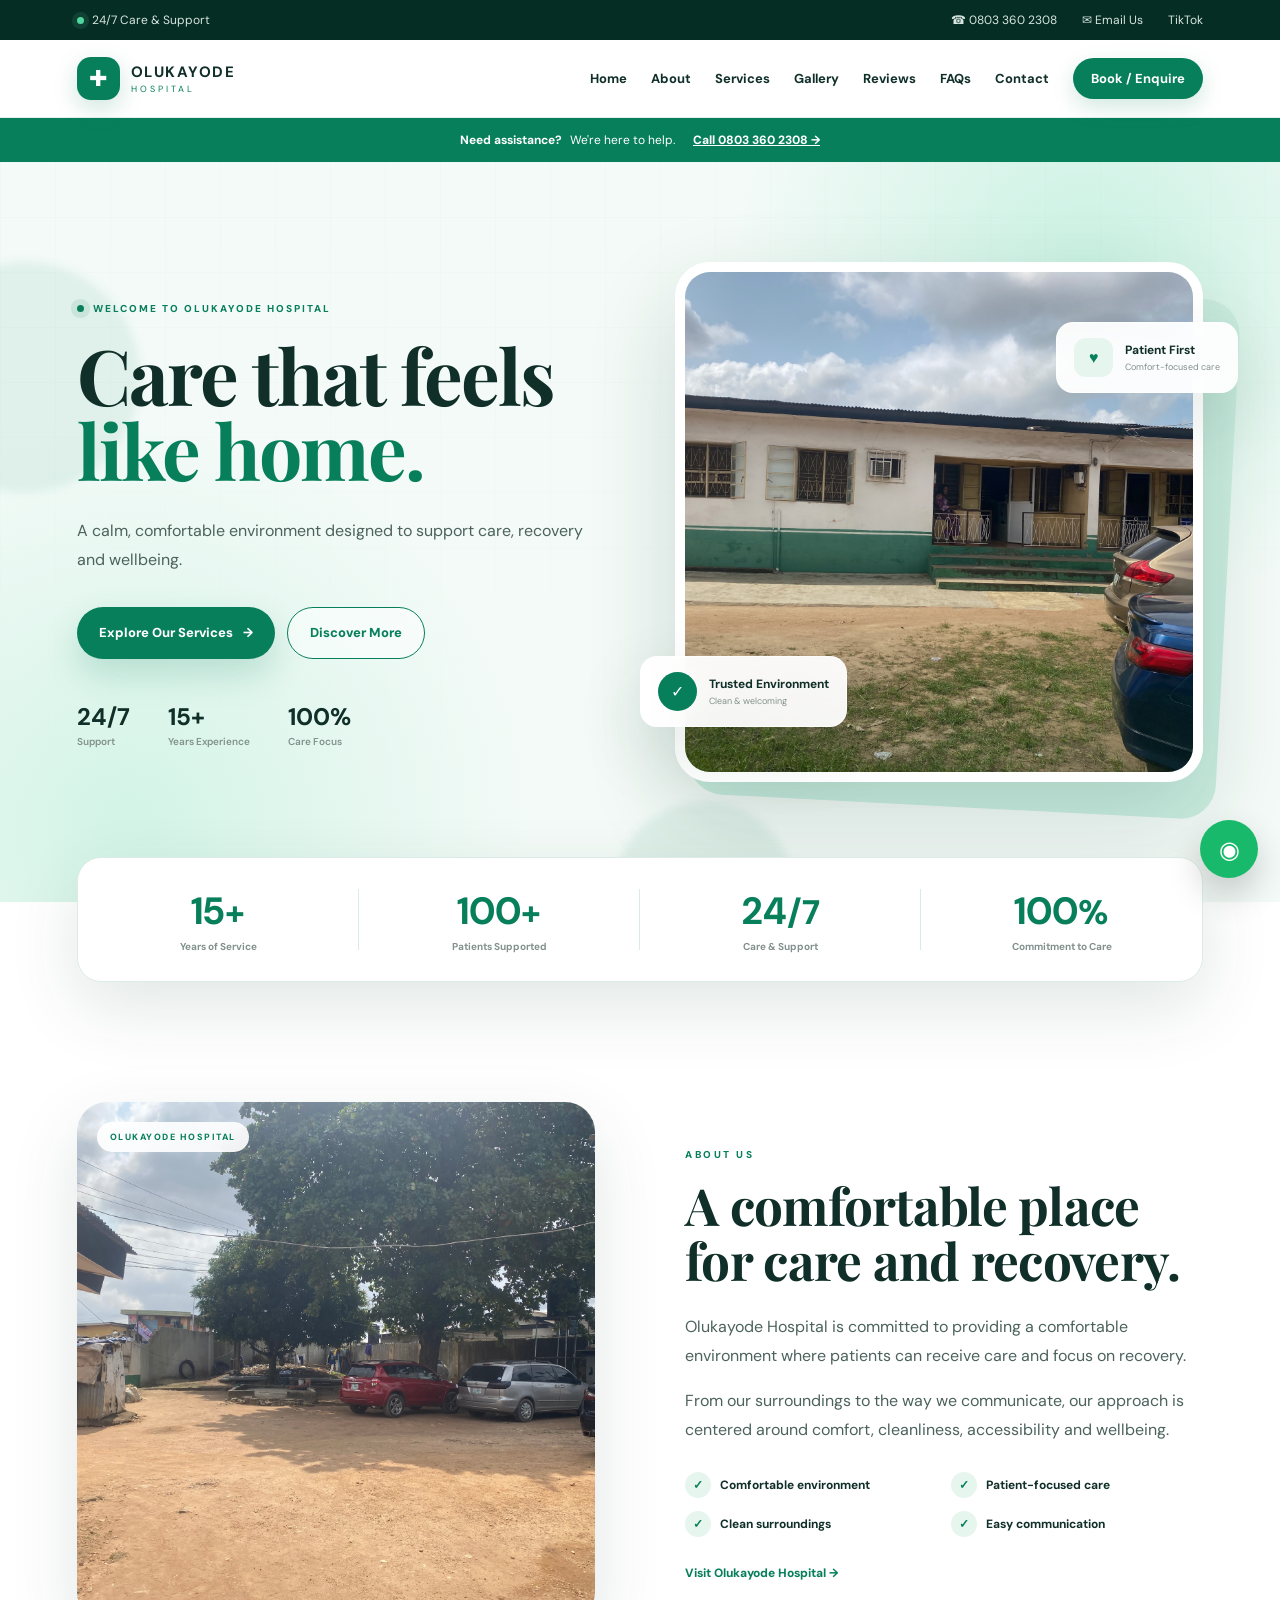
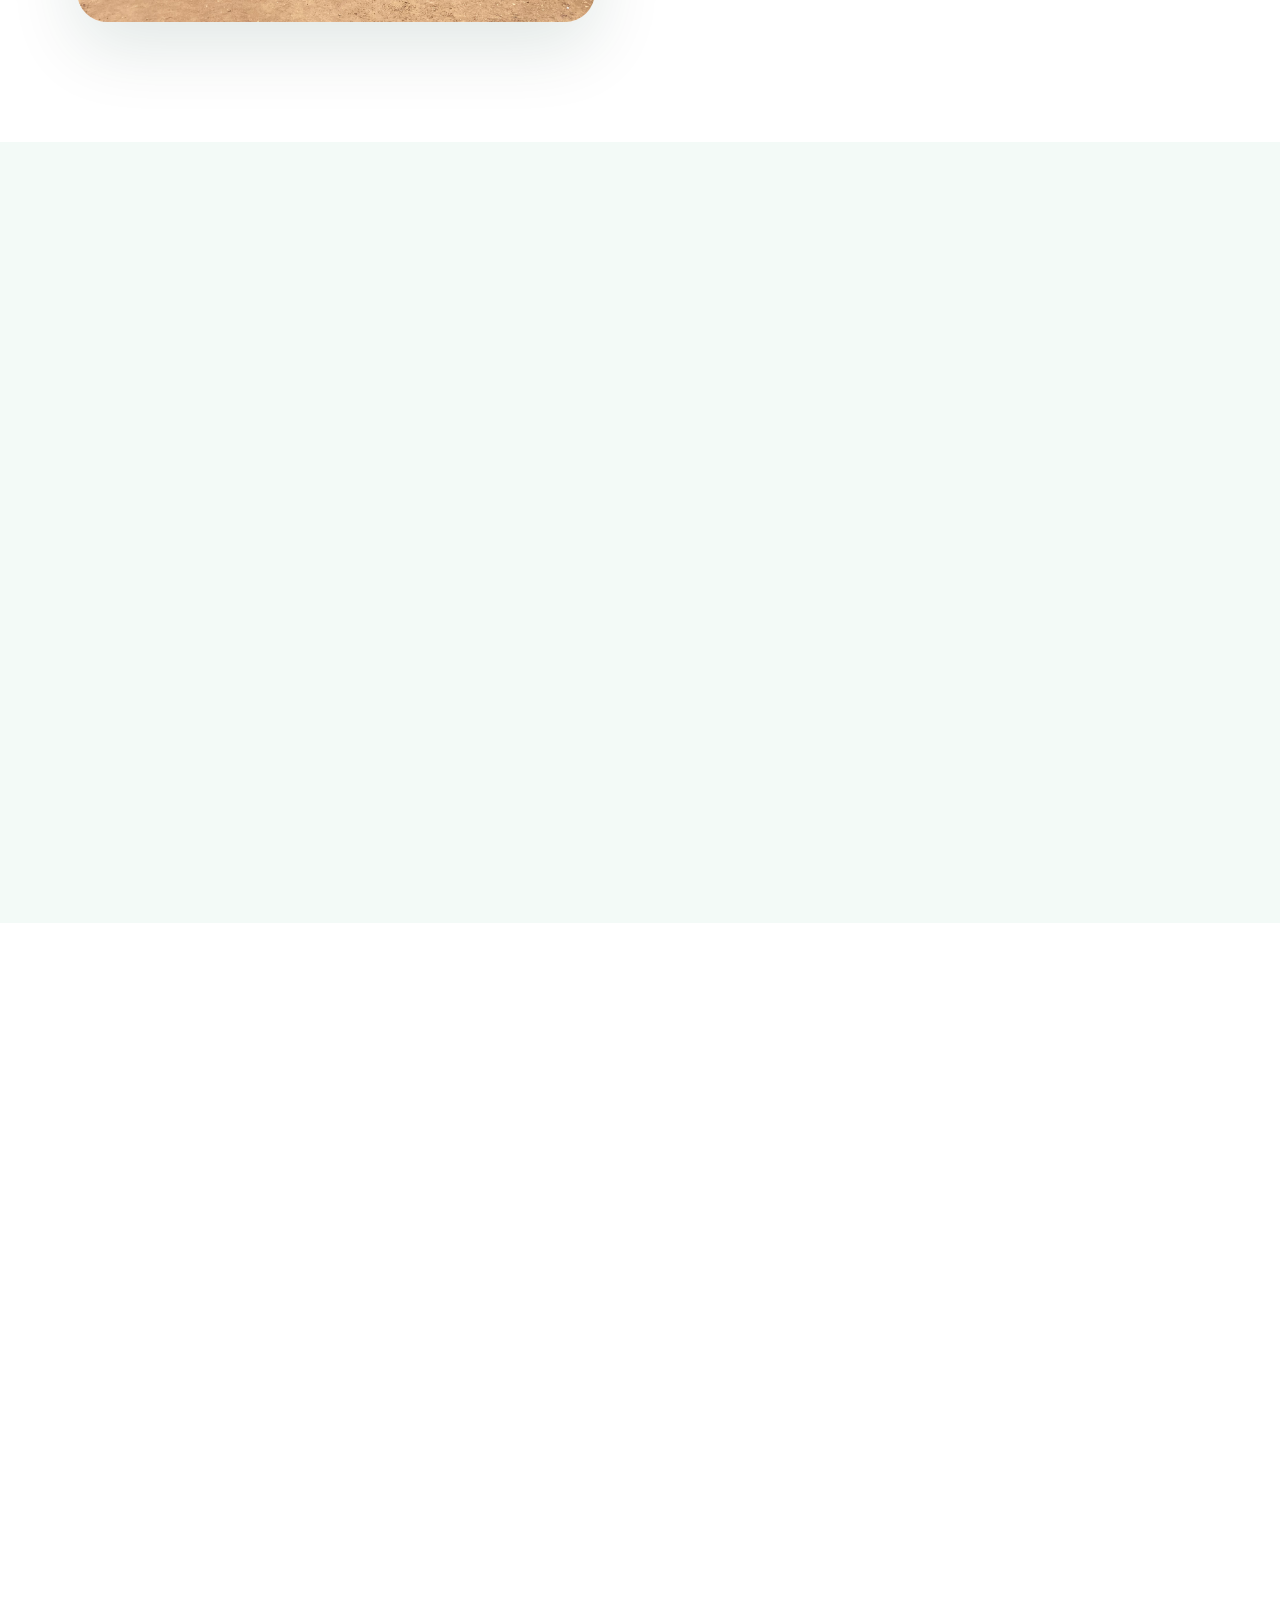
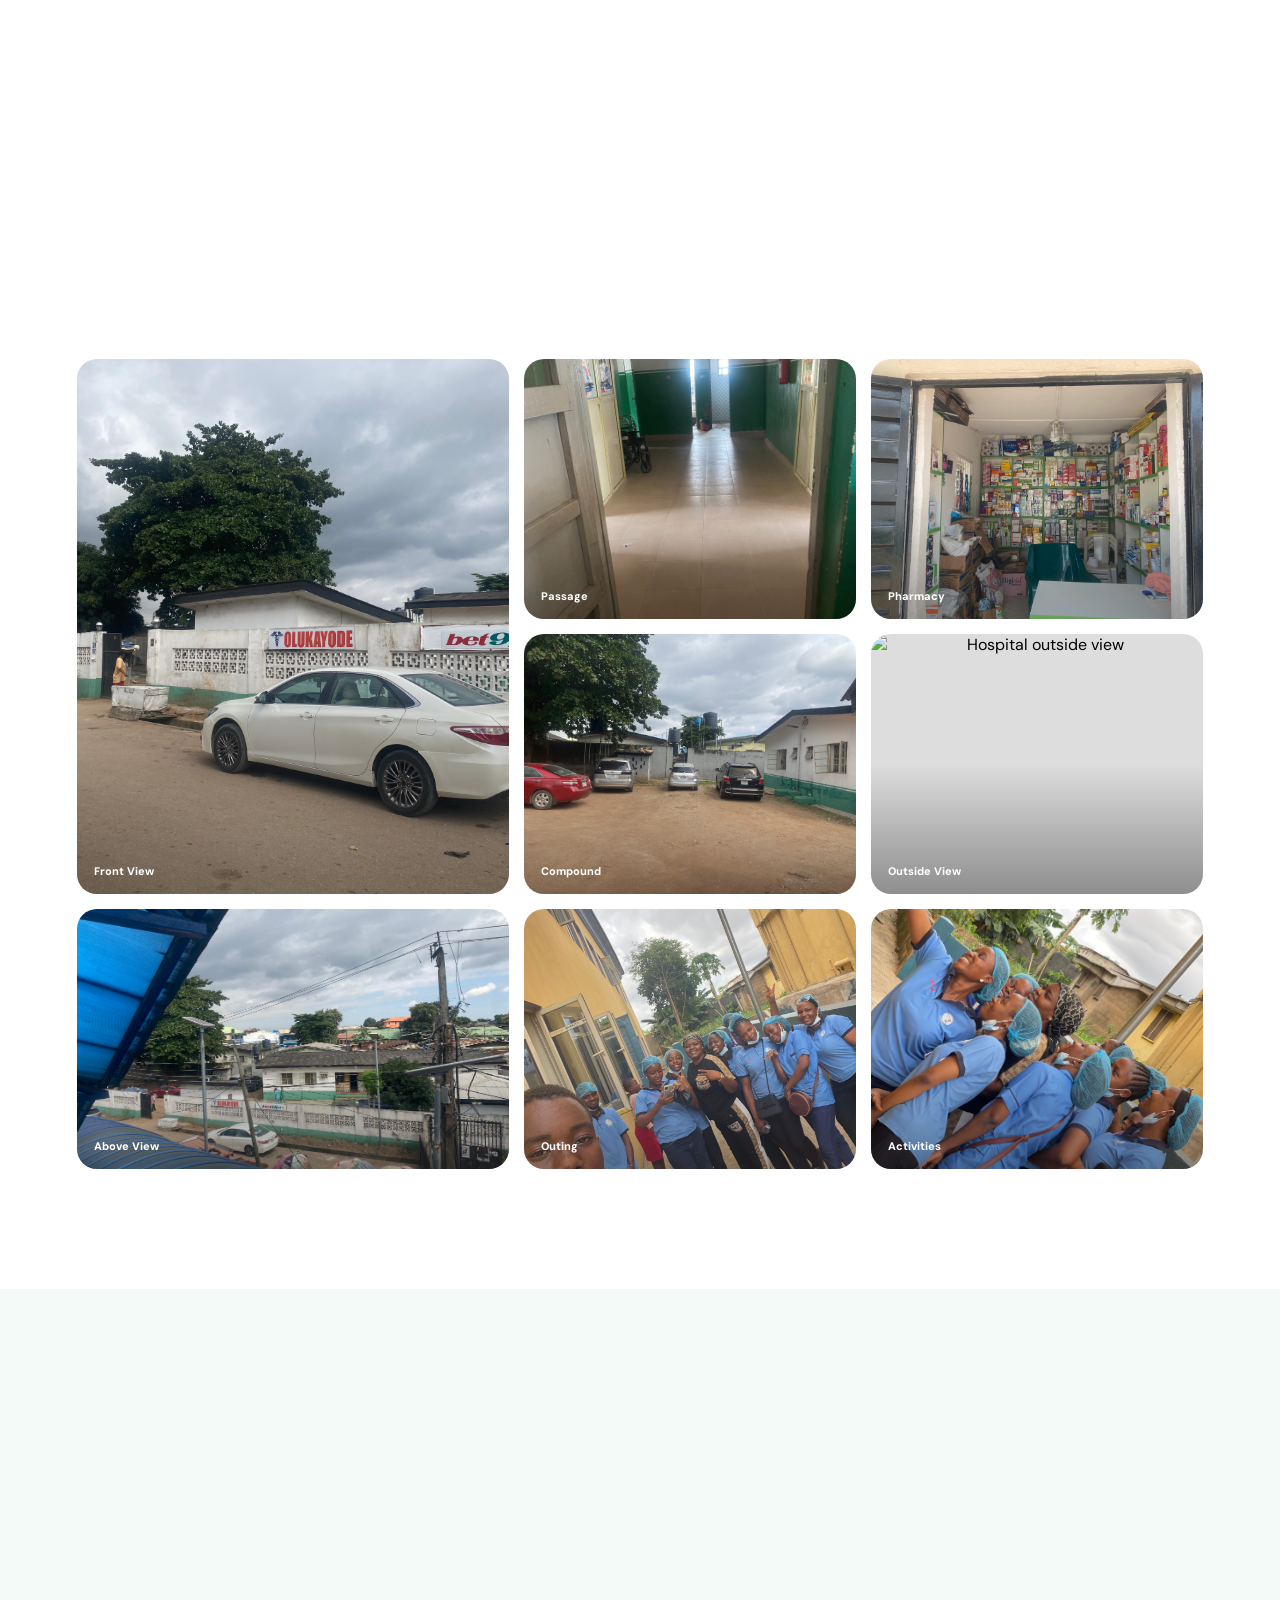
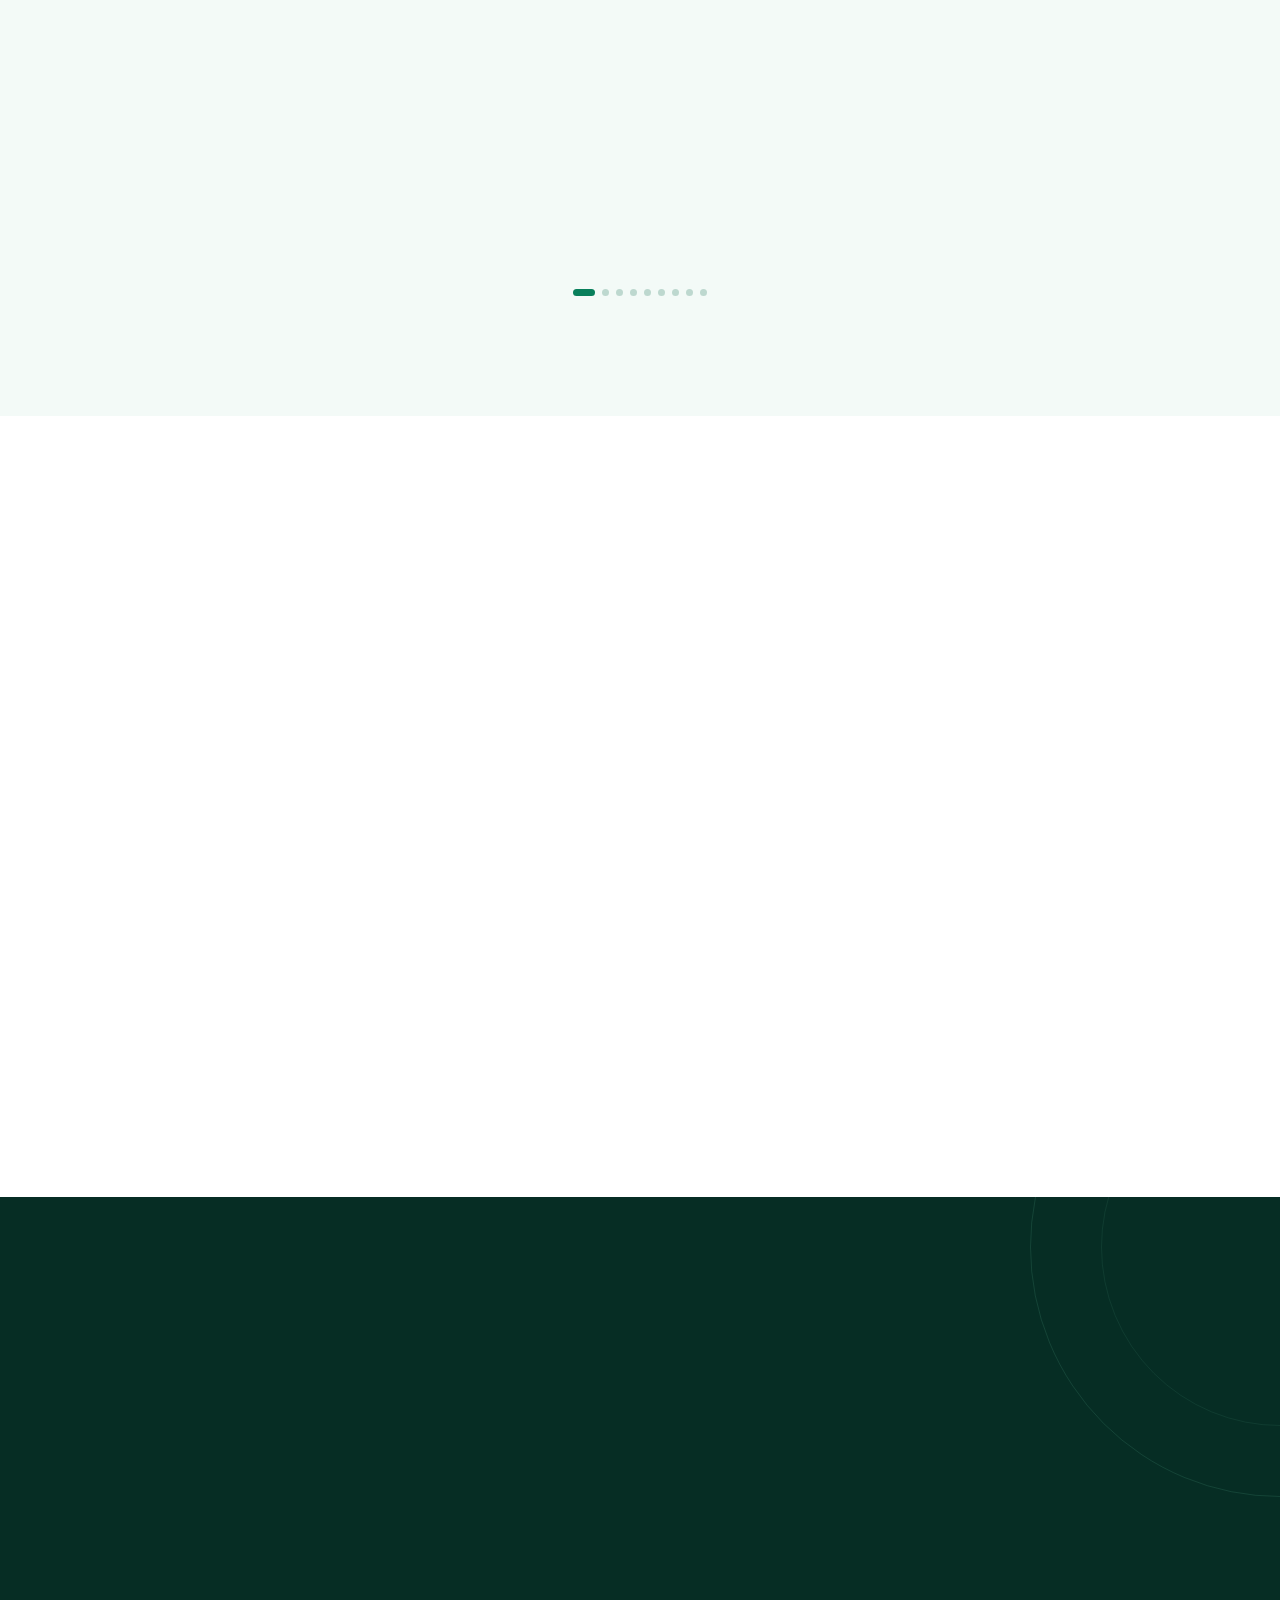
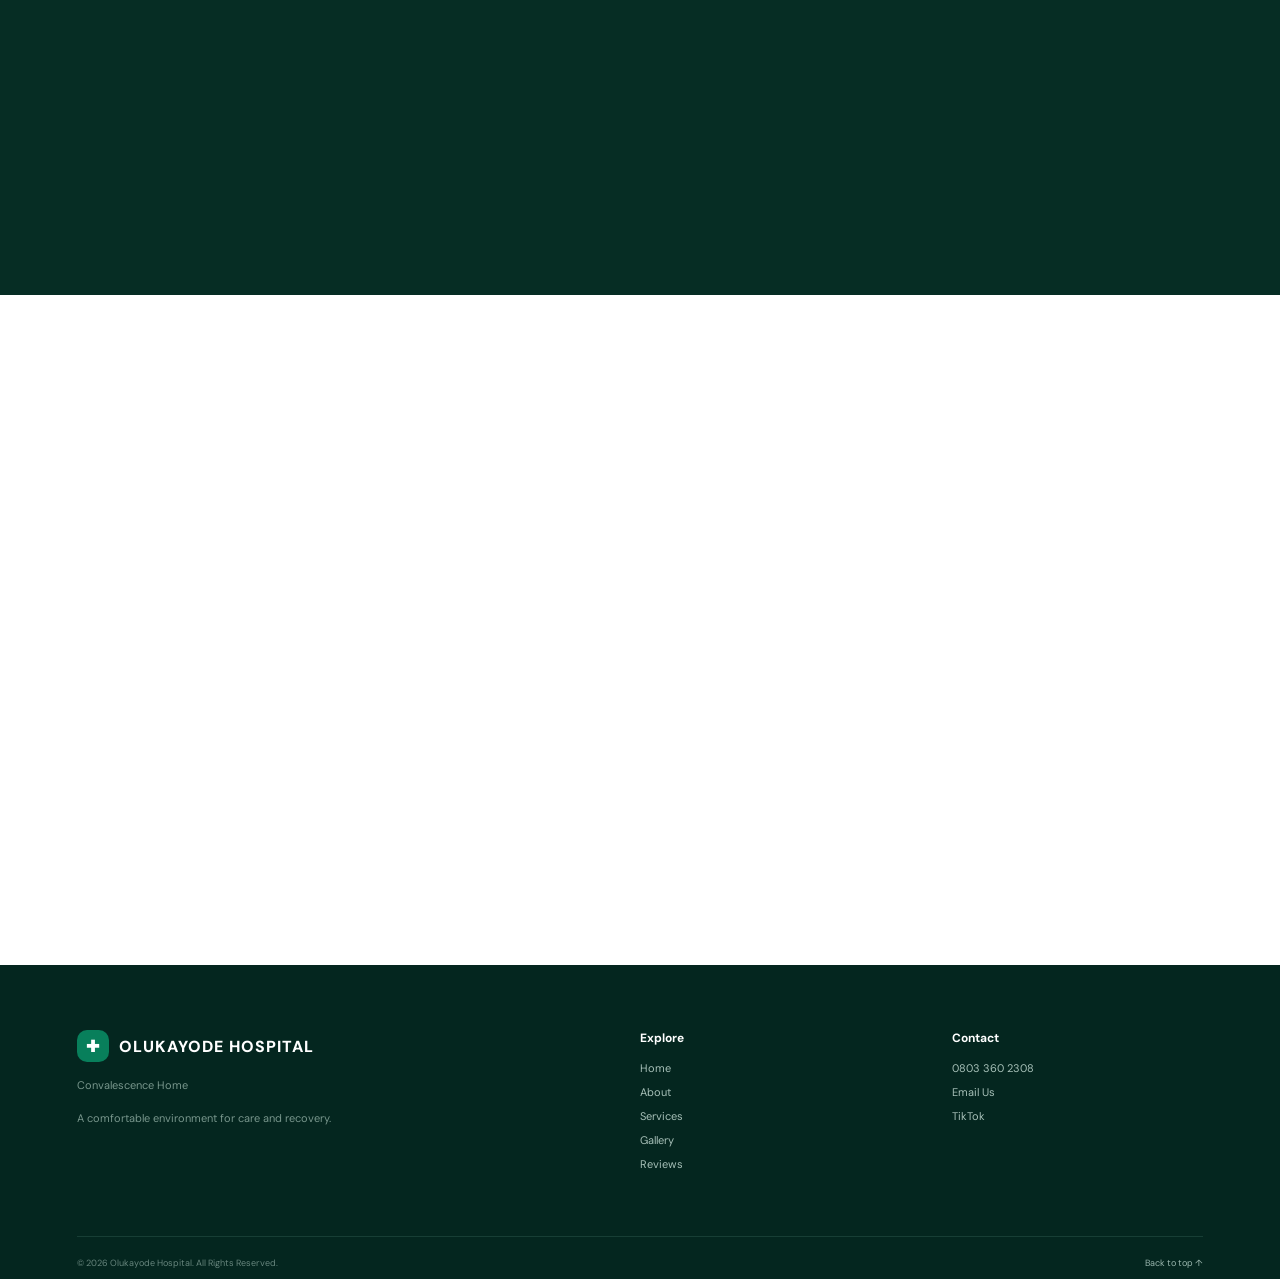
==== commit a24128e1: "Update index.html" ====
--- a/index.html
+++ b/index.html
@@ -599,7 +599,7 @@
                         which made the recovery period much easier
                         for our family.
                     </p>
-                    <strong>— Sample Patient Feedback</strong>
+                    <strong>— mr henry badum </strong>
                 </article>
 
                 <article class="testimonial-card">
@@ -608,7 +608,7 @@
                         I appreciated how easy it was to communicate
                         and get the information we needed.
                     </p>
-                    <strong>— Sample Family Feedback</strong>
+                    <strong>— mrs sarah ikelechi</strong>
                 </article>
 
                 <article class="testimonial-card">
@@ -617,16 +617,15 @@
                         The surroundings were clean, peaceful and
                         welcoming throughout our stay.
                     </p>
-                    <strong>— Sample Patient Feedback</strong>
+                    <strong>— patrick godwin </strong>
                 </article>
 
                 <article class="testimonial-card">
                     <div class="quote">“</div>
                     <p>
-                        Having a comfortable place to focus on
-                        recovery made a real difference.
+                        Olukayode Hospital is my family hospital now. Clean environment, modern equipment, and doctors that care. If you’re looking for quality healthcare in Lagos, go here.
                     </p>
-                    <strong>— Sample Family Feedback</strong>
+                    <strong>— Mr jordan </strong>
                 </article>
 
                 <article class="testimonial-card">
@@ -635,14 +634,13 @@
                         The staff were approachable and made it
                         easier for us to ask questions when needed.
                     </p>
-                    <strong>— Sample Patient Feedback</strong>
+                    <strong>— mrs sharon odunayo</strong>
                 </article>
 
                 <article class="testimonial-card">
                     <div class="quote">“</div>
                     <p>
-                        We liked the quiet atmosphere and the
-                        attention given to patient comfort.
+                        I’ve been seeing the specialist at Olukayode Hospital for my BP. They monitor me monthly and the drugs work. Affordable and no long wait time."_
                     </p>
                     <strong>— Sample Family Feedback</strong>
                 </article>
@@ -653,25 +651,23 @@
                         The facility gave us a reassuring environment
                         while our loved one focused on recovery.
                     </p>
-                    <strong>— Sample Family Feedback</strong>
+                    <strong>— Alhaji musa kabiru</strong>
                 </article>
 
                 <article class="testimonial-card">
                     <div class="quote">“</div>
                     <p>
-                        From the environment to communication,
-                        the experience felt organised and welcoming.
+                        My son had high fever for days. The pediatrician at Olukayode Hospital was gentle and explained everything to me. He’s healthy now. Best children’s doctor in Lagos
                     </p>
-                    <strong>— Sample Patient Feedback</strong>
+                    <strong>— MRS GRACE </strong>
                 </article>
 
                 <article class="testimonial-card">
                     <div class="quote">“</div>
                     <p>
-                        I would describe the environment as peaceful,
-                        clean and comfortable.
+                        "I needed malaria, typhoid and blood tests same day. Olukayode Hospital lab gave me accurate results in 3 hours. Clean lab and friendly staff. Highly recommend."
                     </p>
-                    <strong>— Sample Patient Feedback</strong>
+                    <strong>— Tunde omolola</strong>
                 </article>
 
                 <article class="testimonial-card">
@@ -680,16 +676,15 @@
                         The atmosphere helped our family feel more
                         relaxed during an important recovery period.
                     </p>
-                    <strong>— Sample Family Feedback</strong>
+                    <strong>— dolapo akitaju</strong>
                 </article>
 
                 <article class="testimonial-card">
                     <div class="quote">“</div>
                     <p>
-                        Communication was straightforward, and we
-                        felt comfortable asking for clarification.
+                       I rushed to Olukayode Hospital at 2am with severe stomach pain. The emergency team in Ikeja attended to me immediately. Professional and so fast. I’m alive today because of them."_
                     </p>
-                    <strong>— Sample Patient Feedback</strong>
+                    <strong>— mrs babara james </strong>
                 </article>
 
             </div>
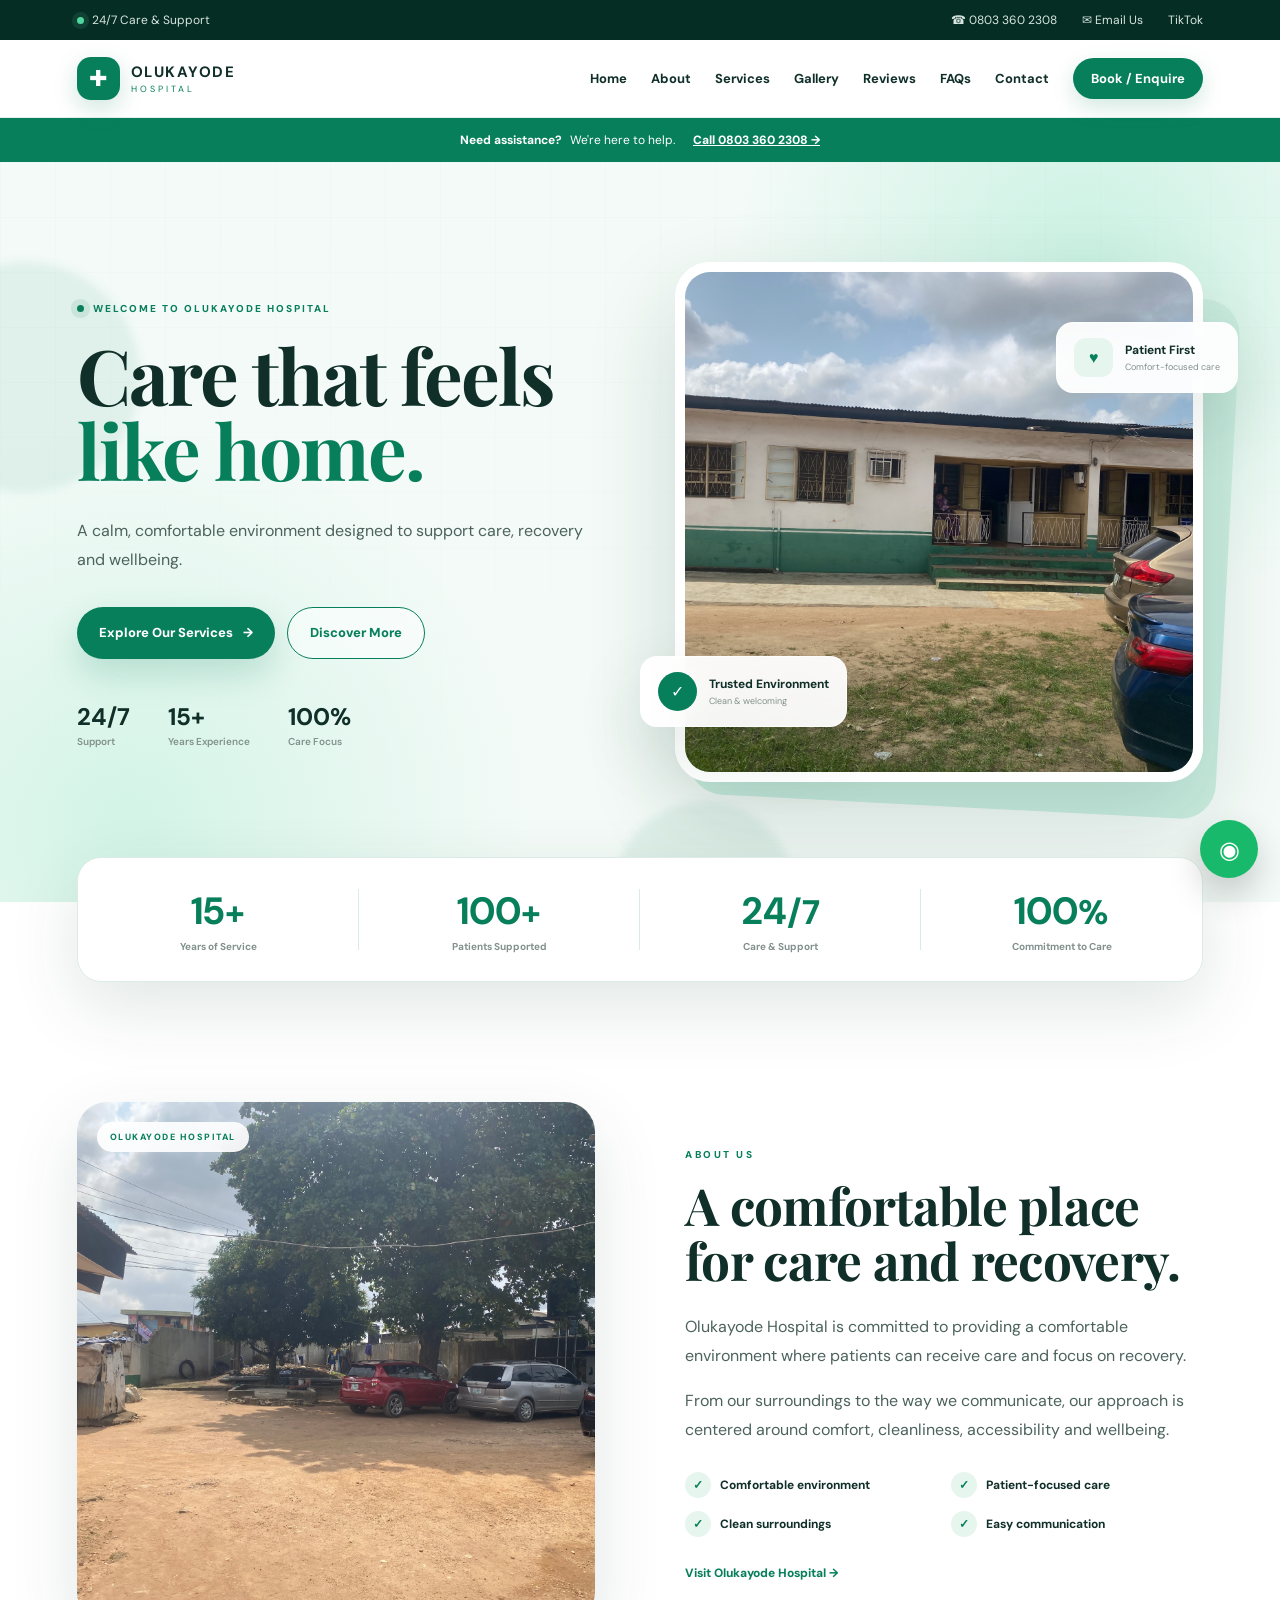
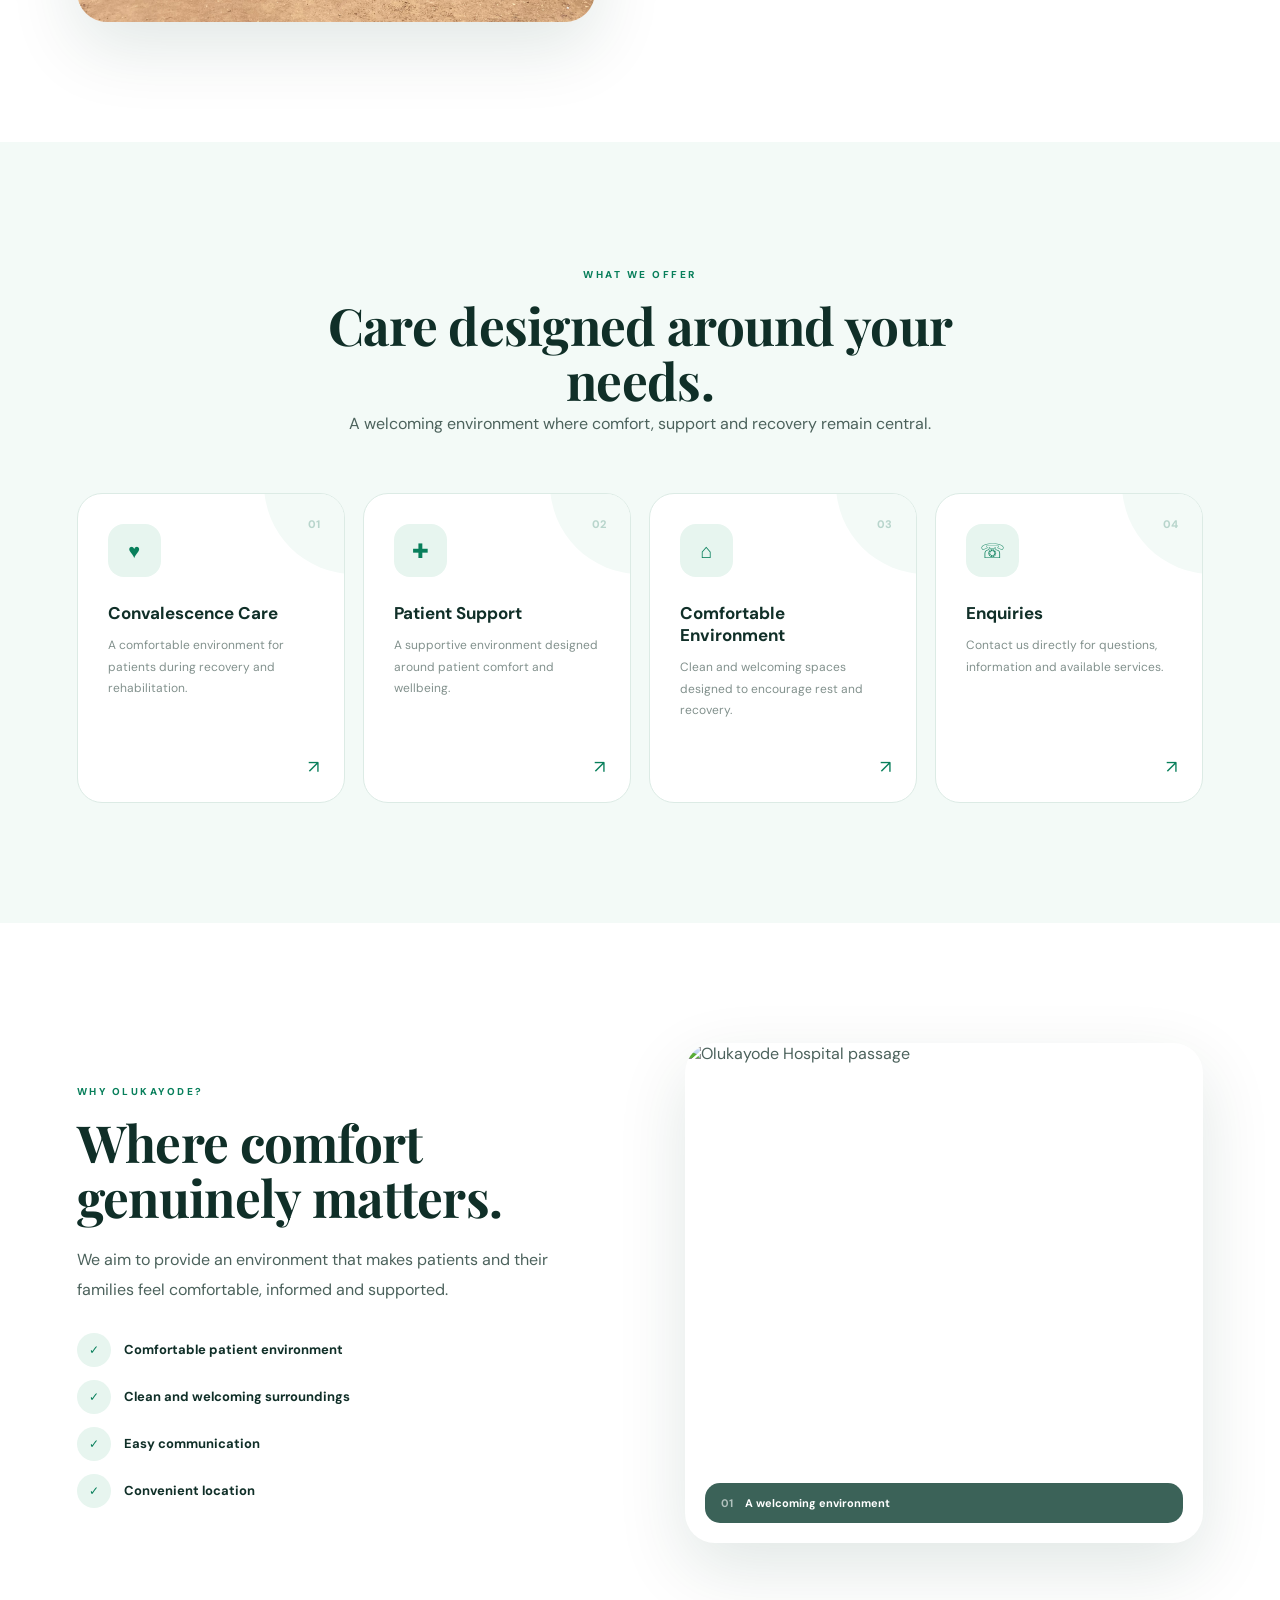
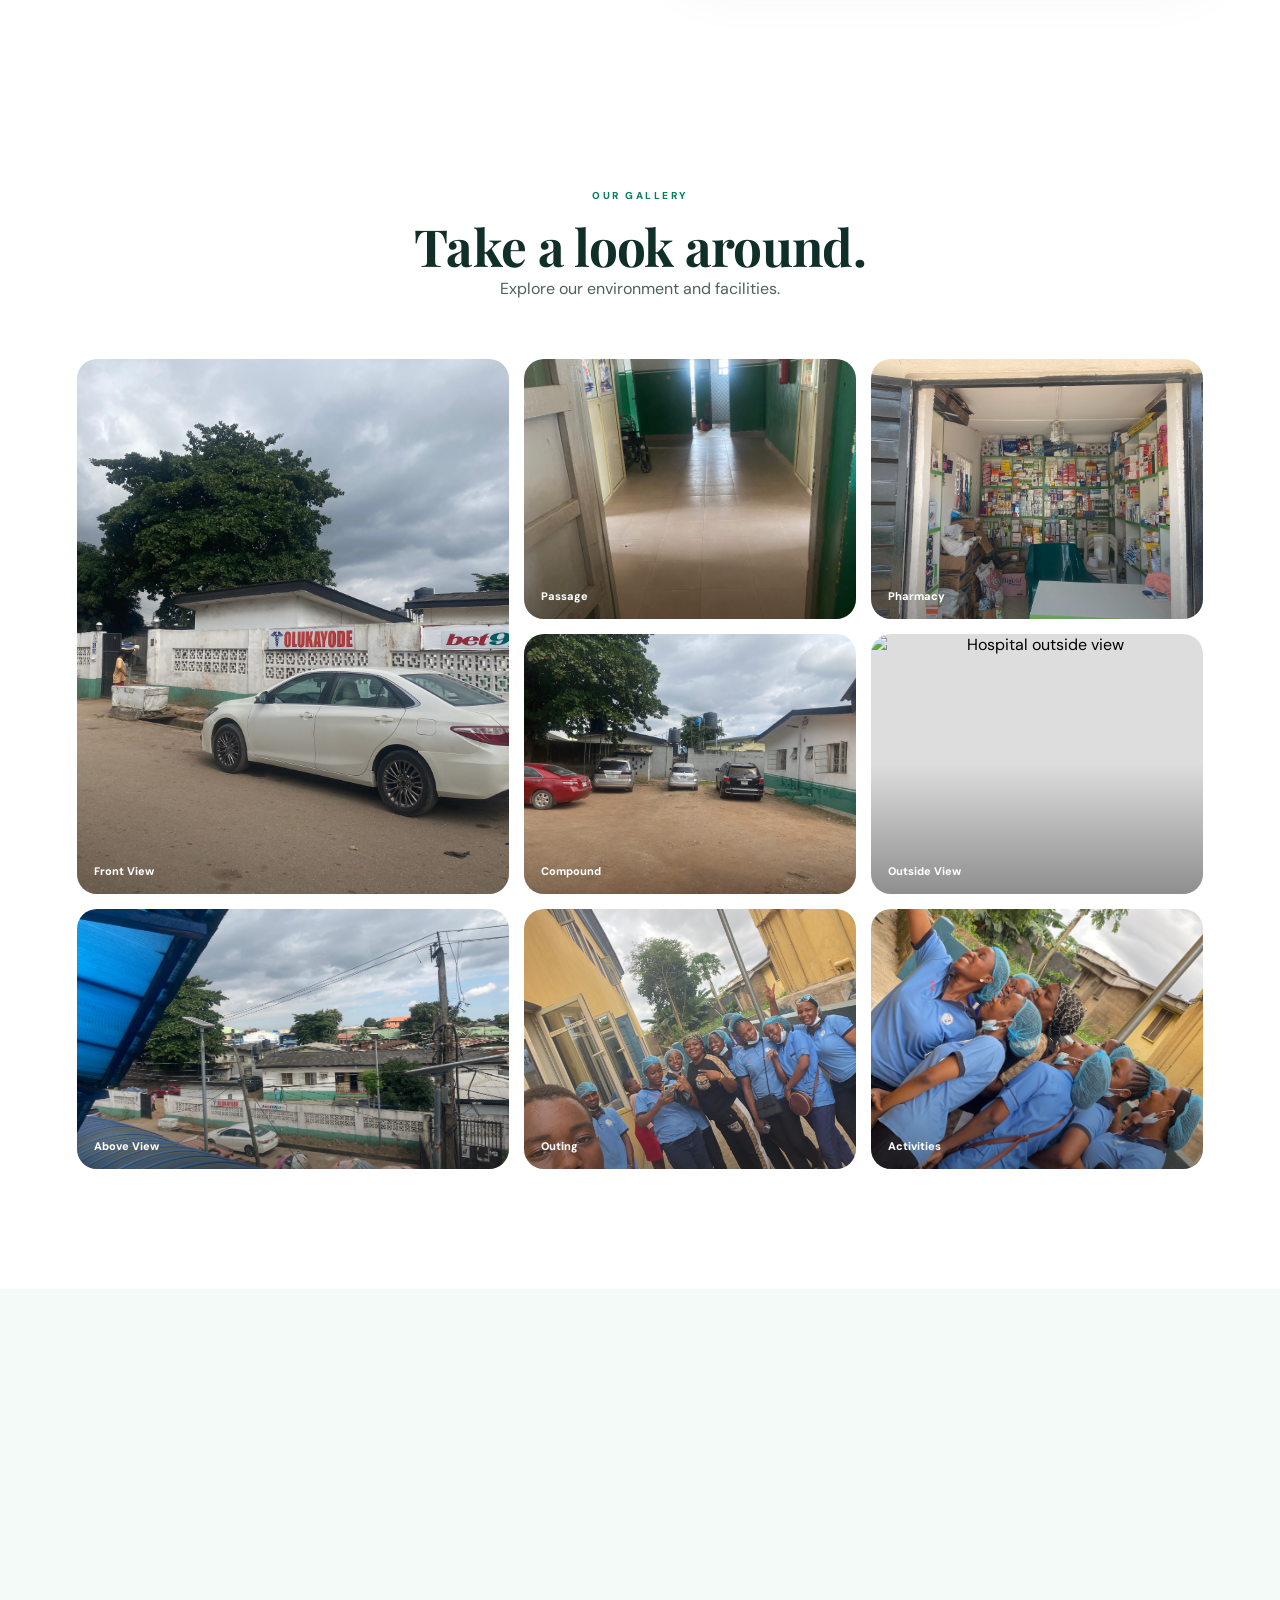
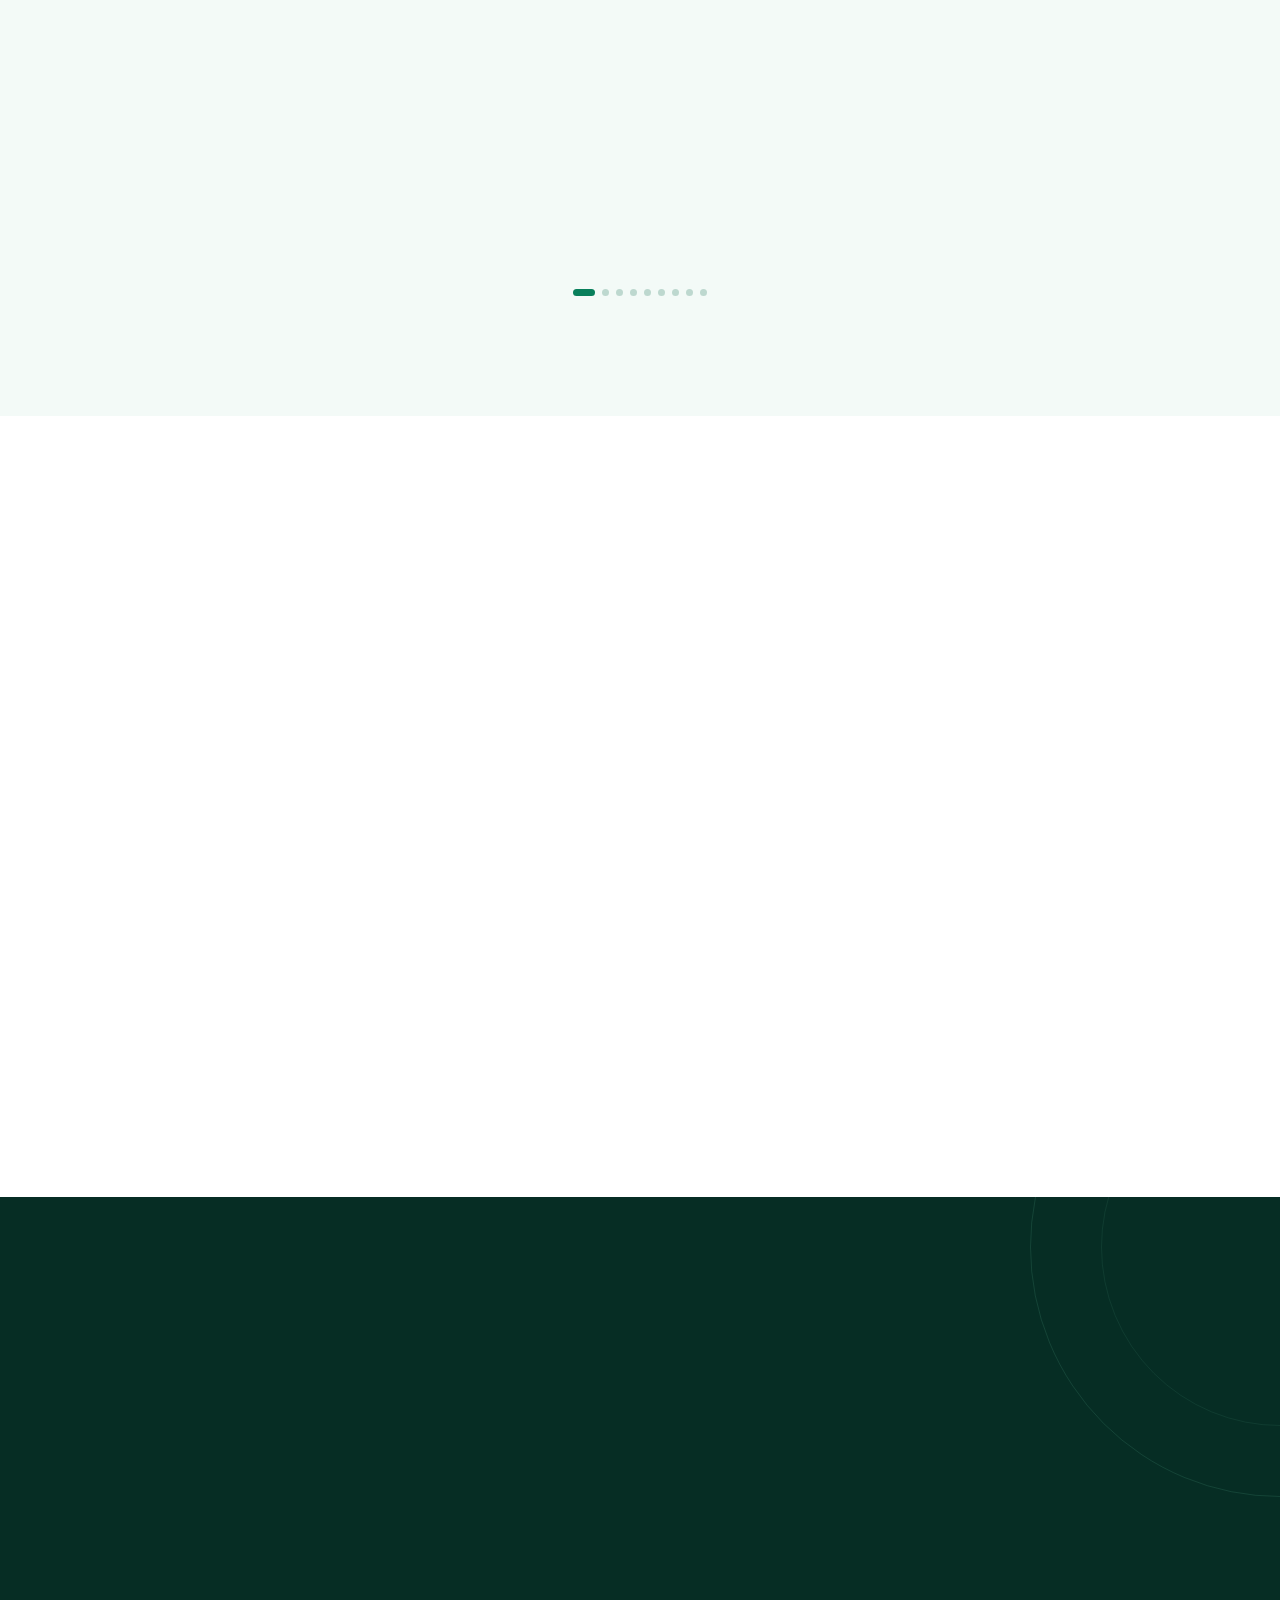
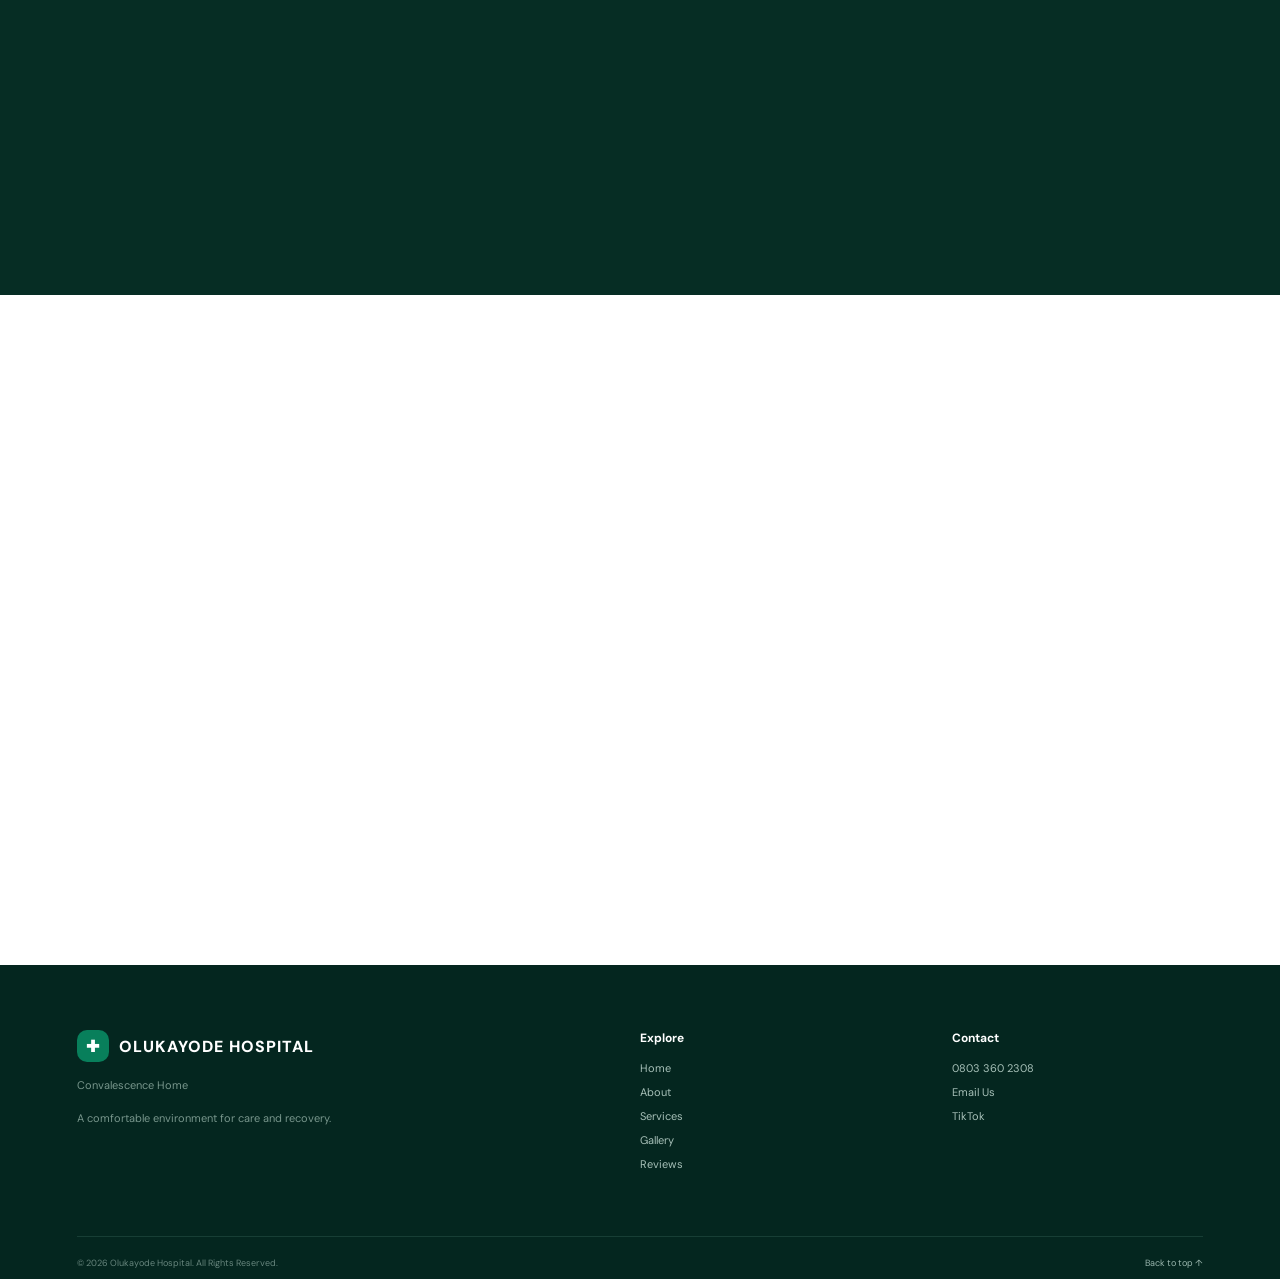
==== commit b8d76b7f: "Update index.html" ====
--- a/index.html
+++ b/index.html
@@ -572,8 +572,7 @@
         </h2>
 
         <p>
-            Sample testimonial copy — replace these with
-            verified feedback from real patients or families.
+             Testimonial  —  This are legitimate Feedbacks from patient or families 
         </p>
 
     </div>
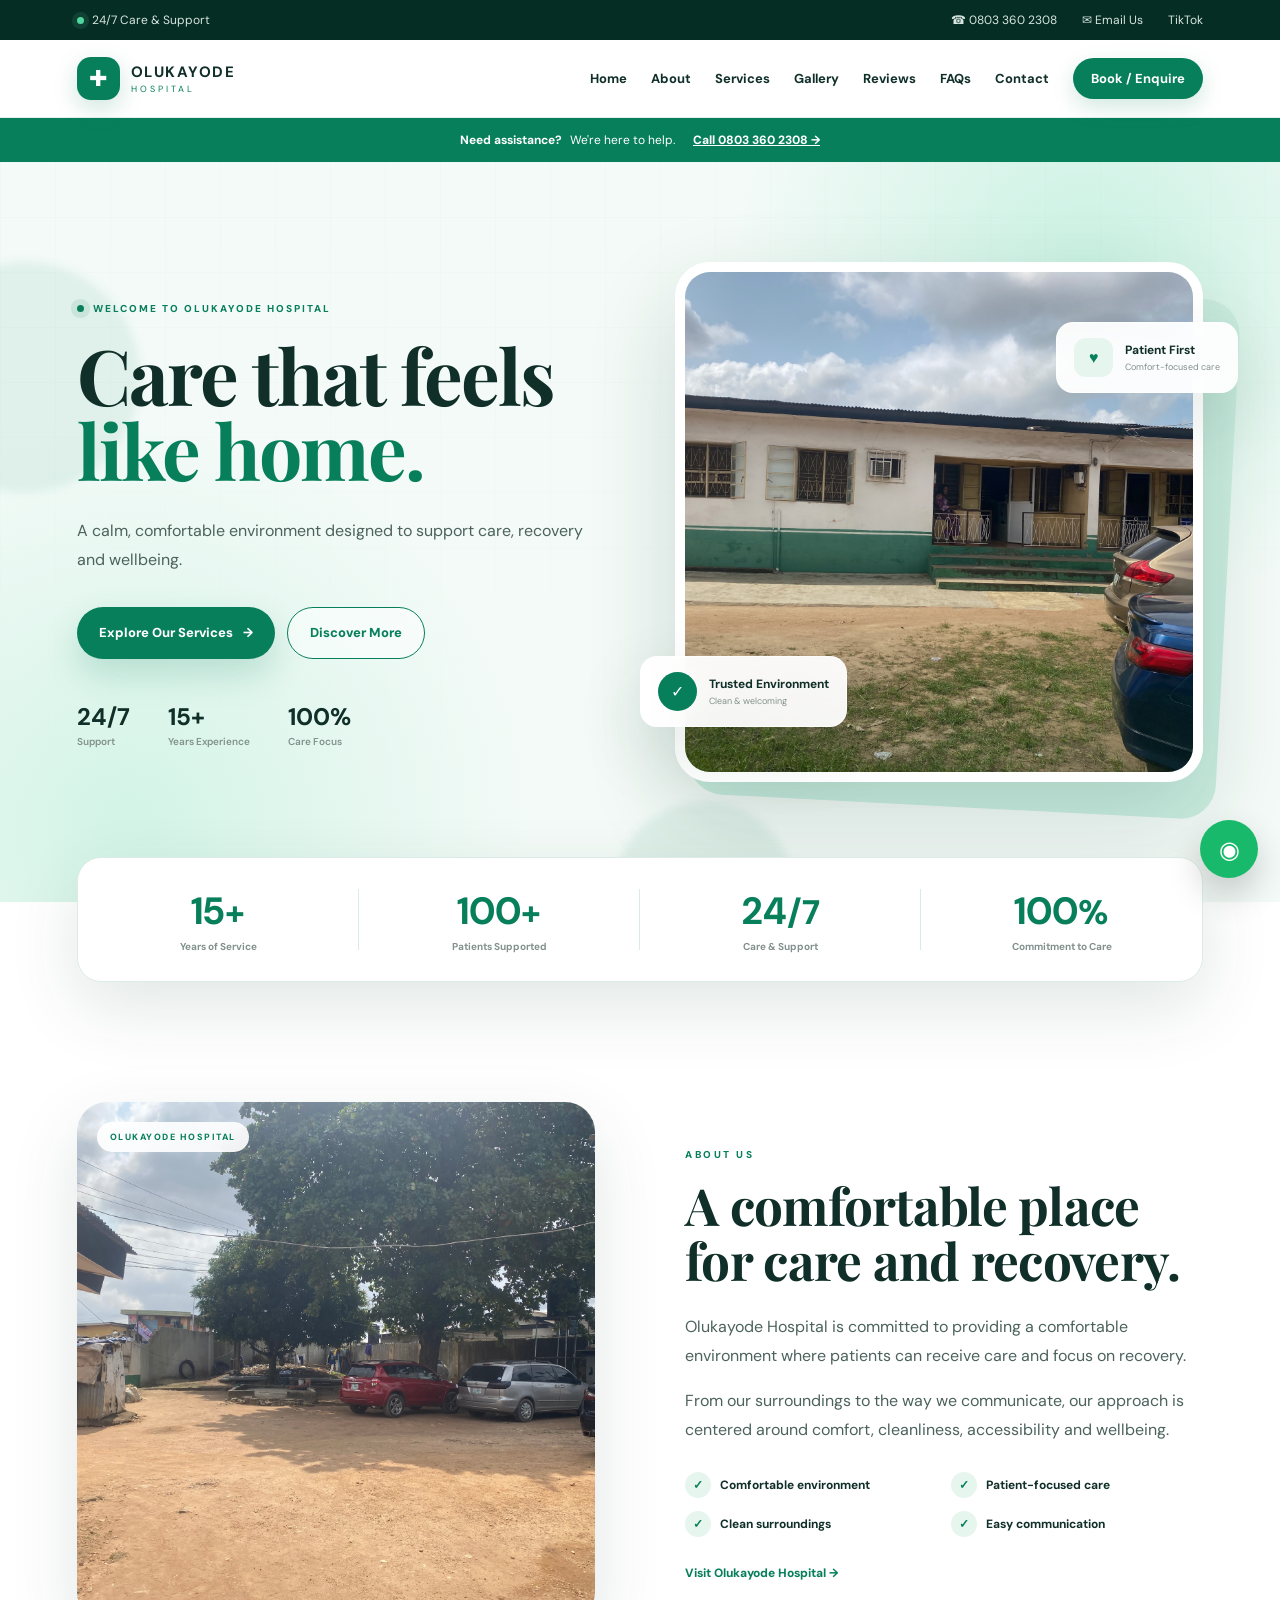
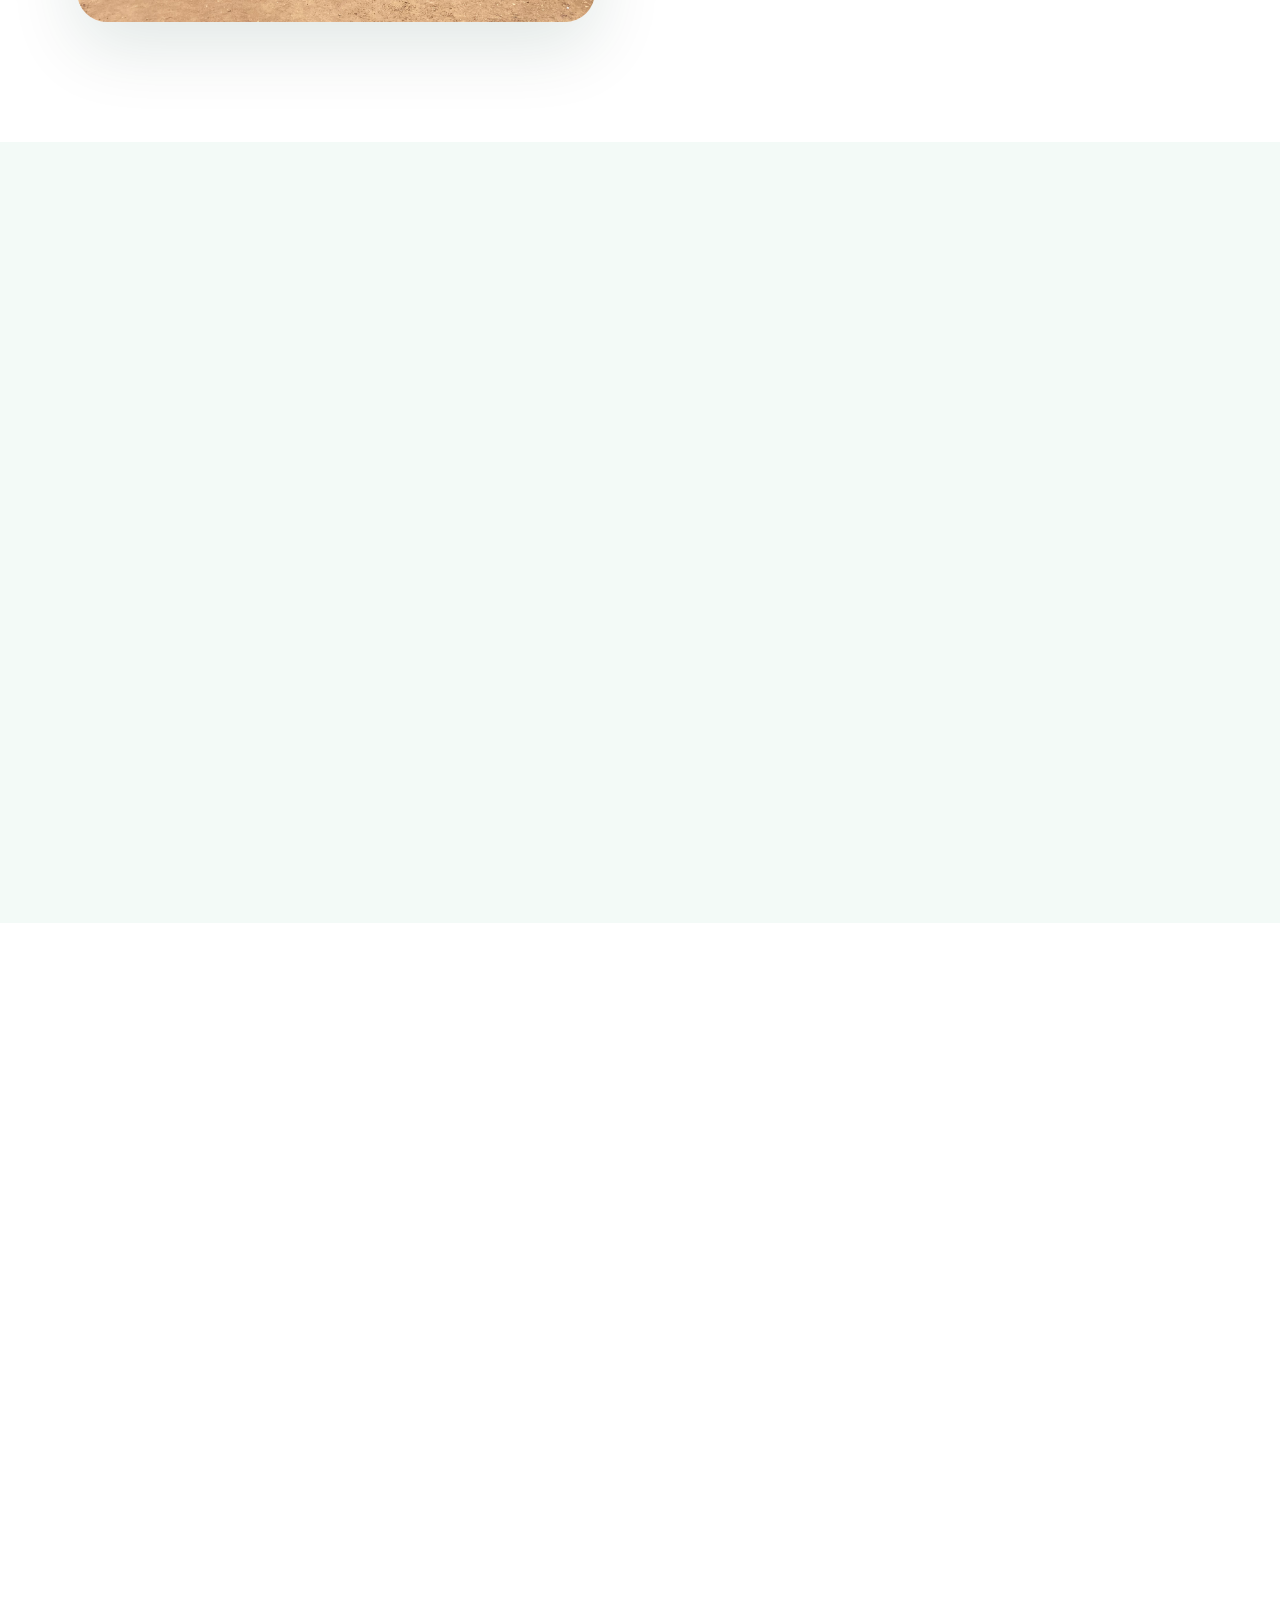
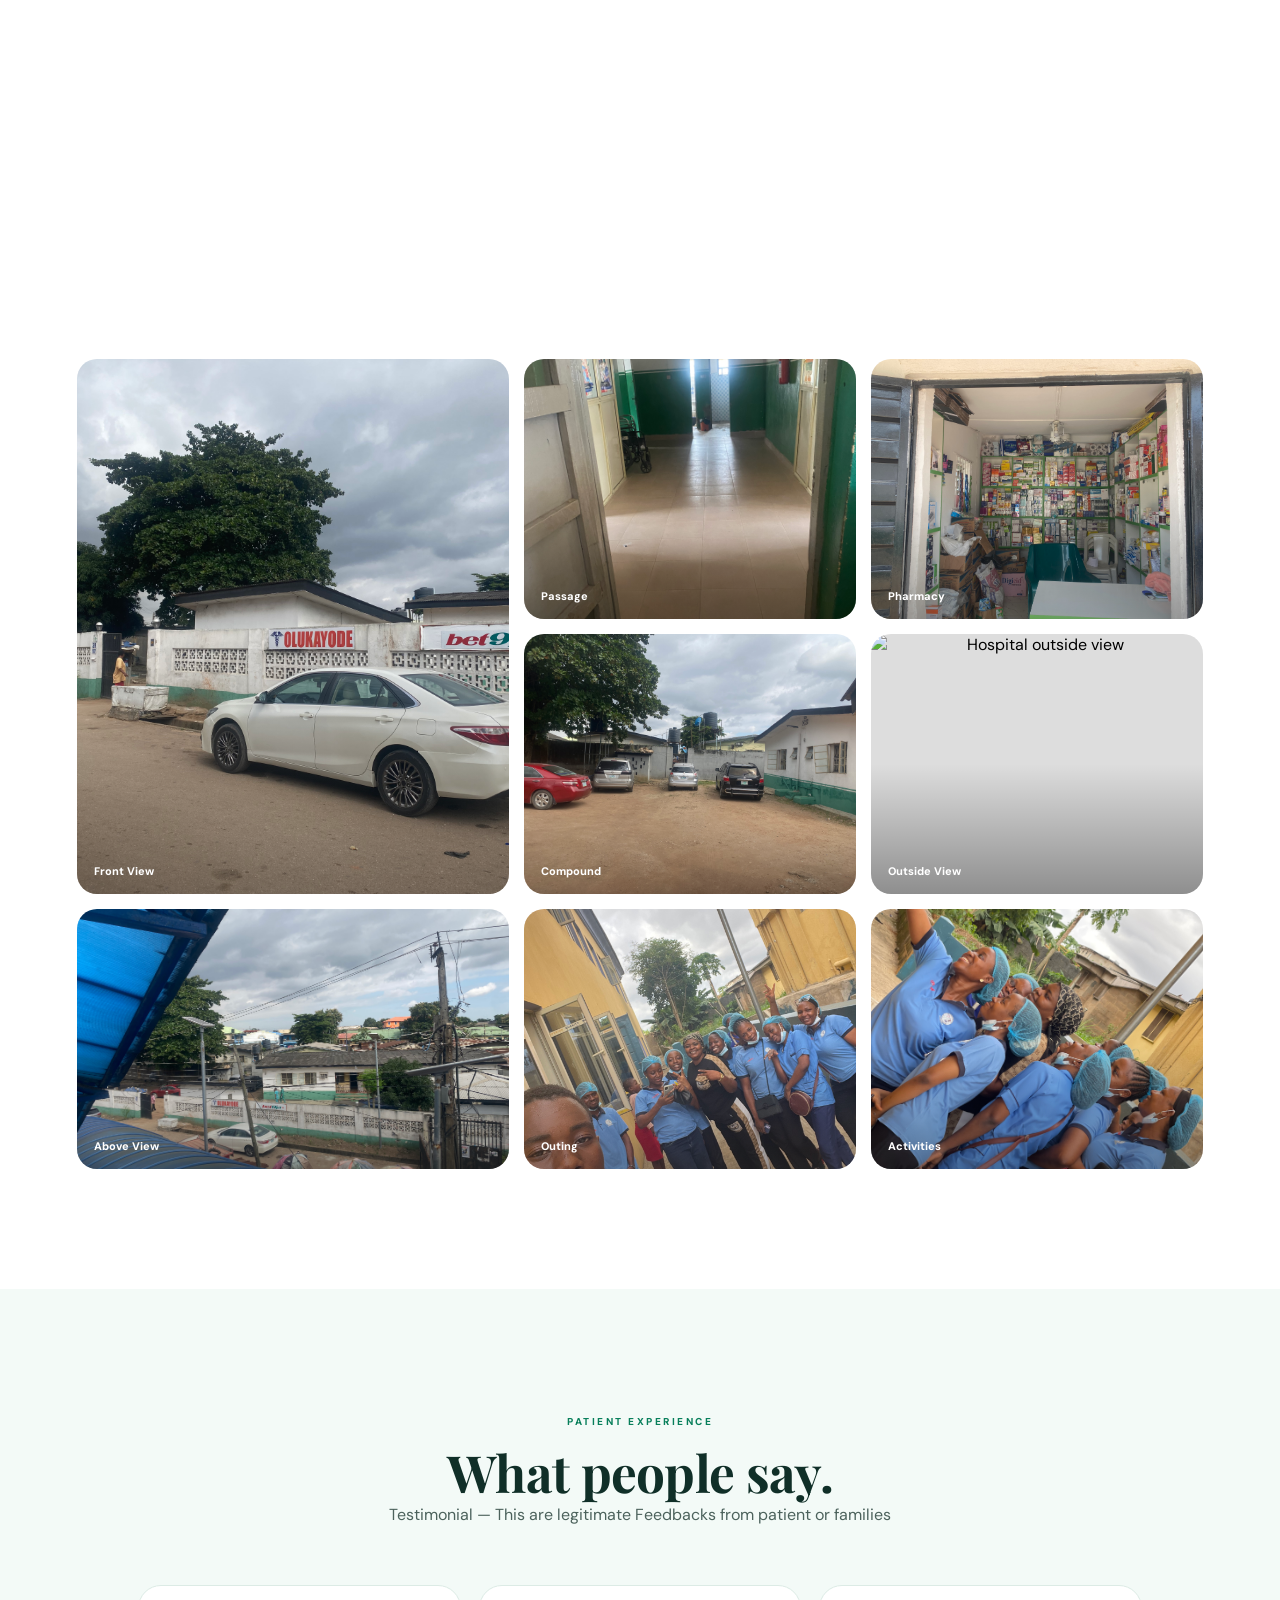
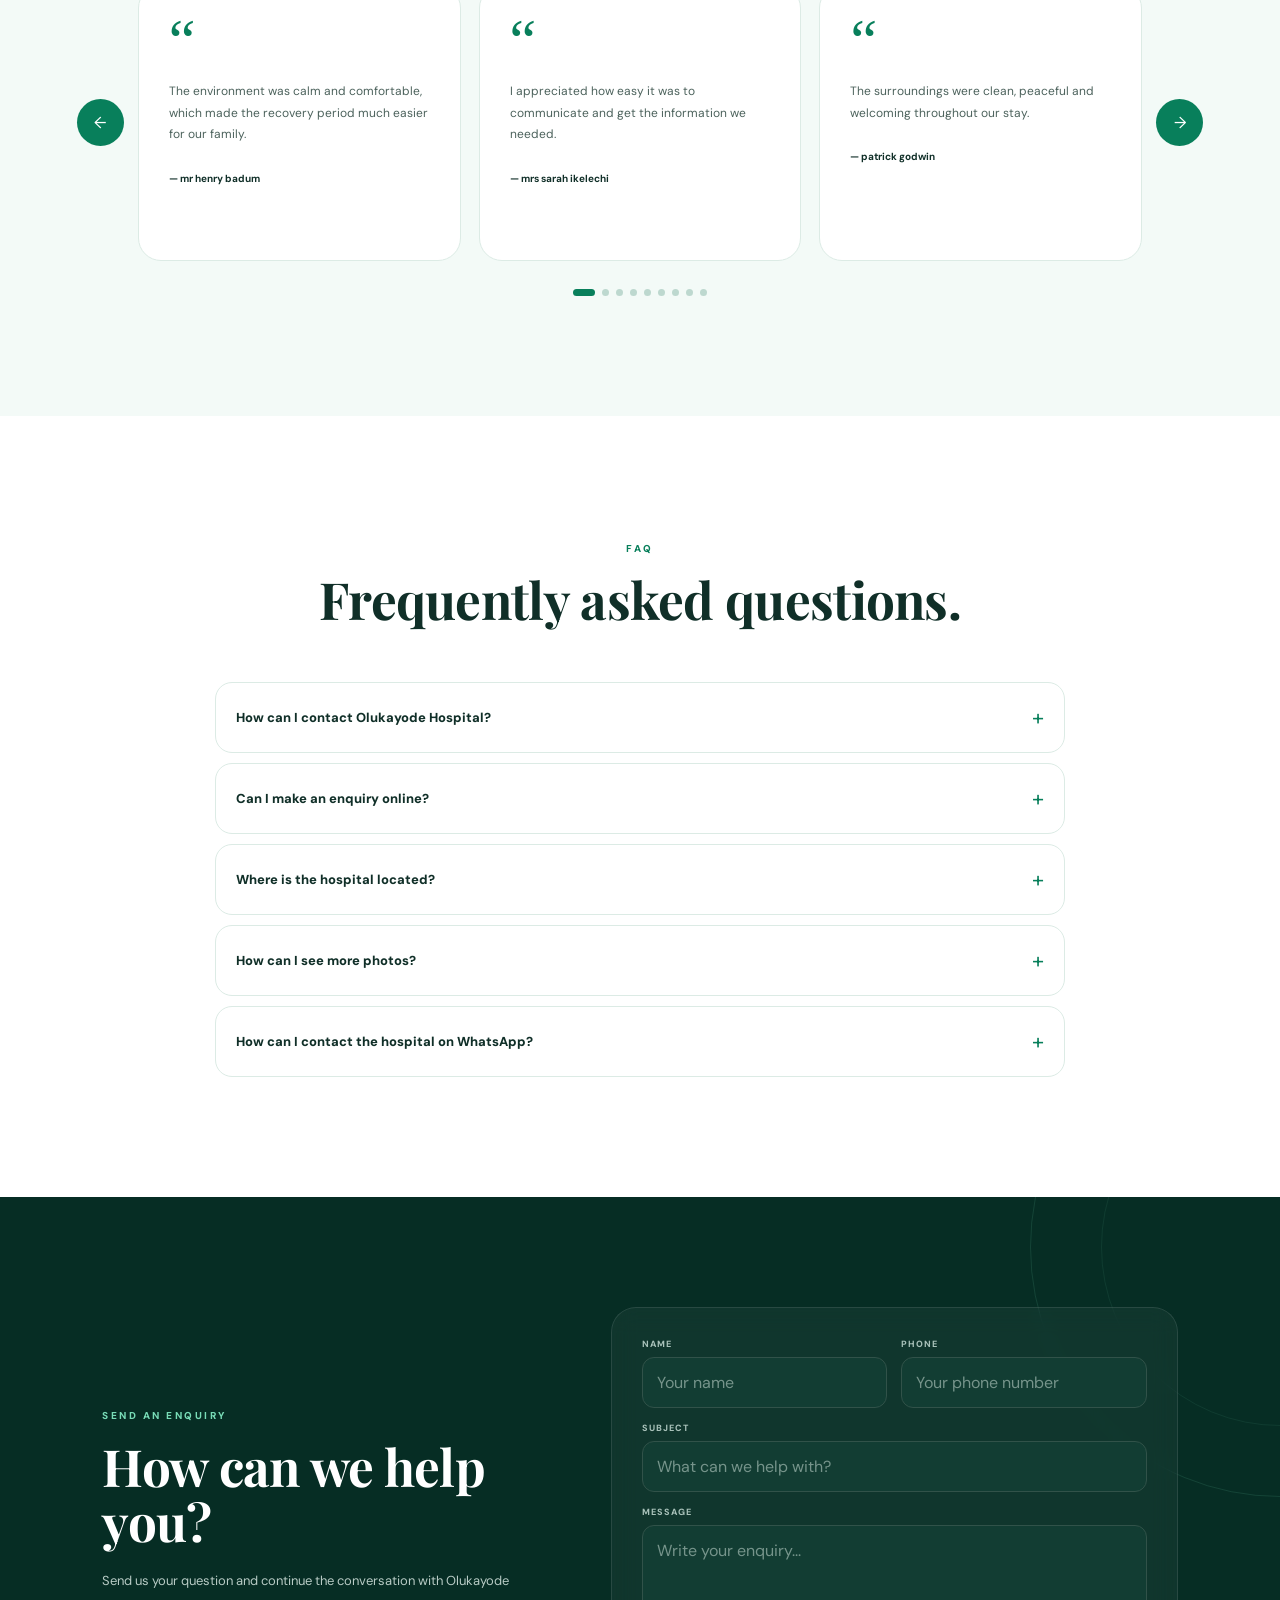
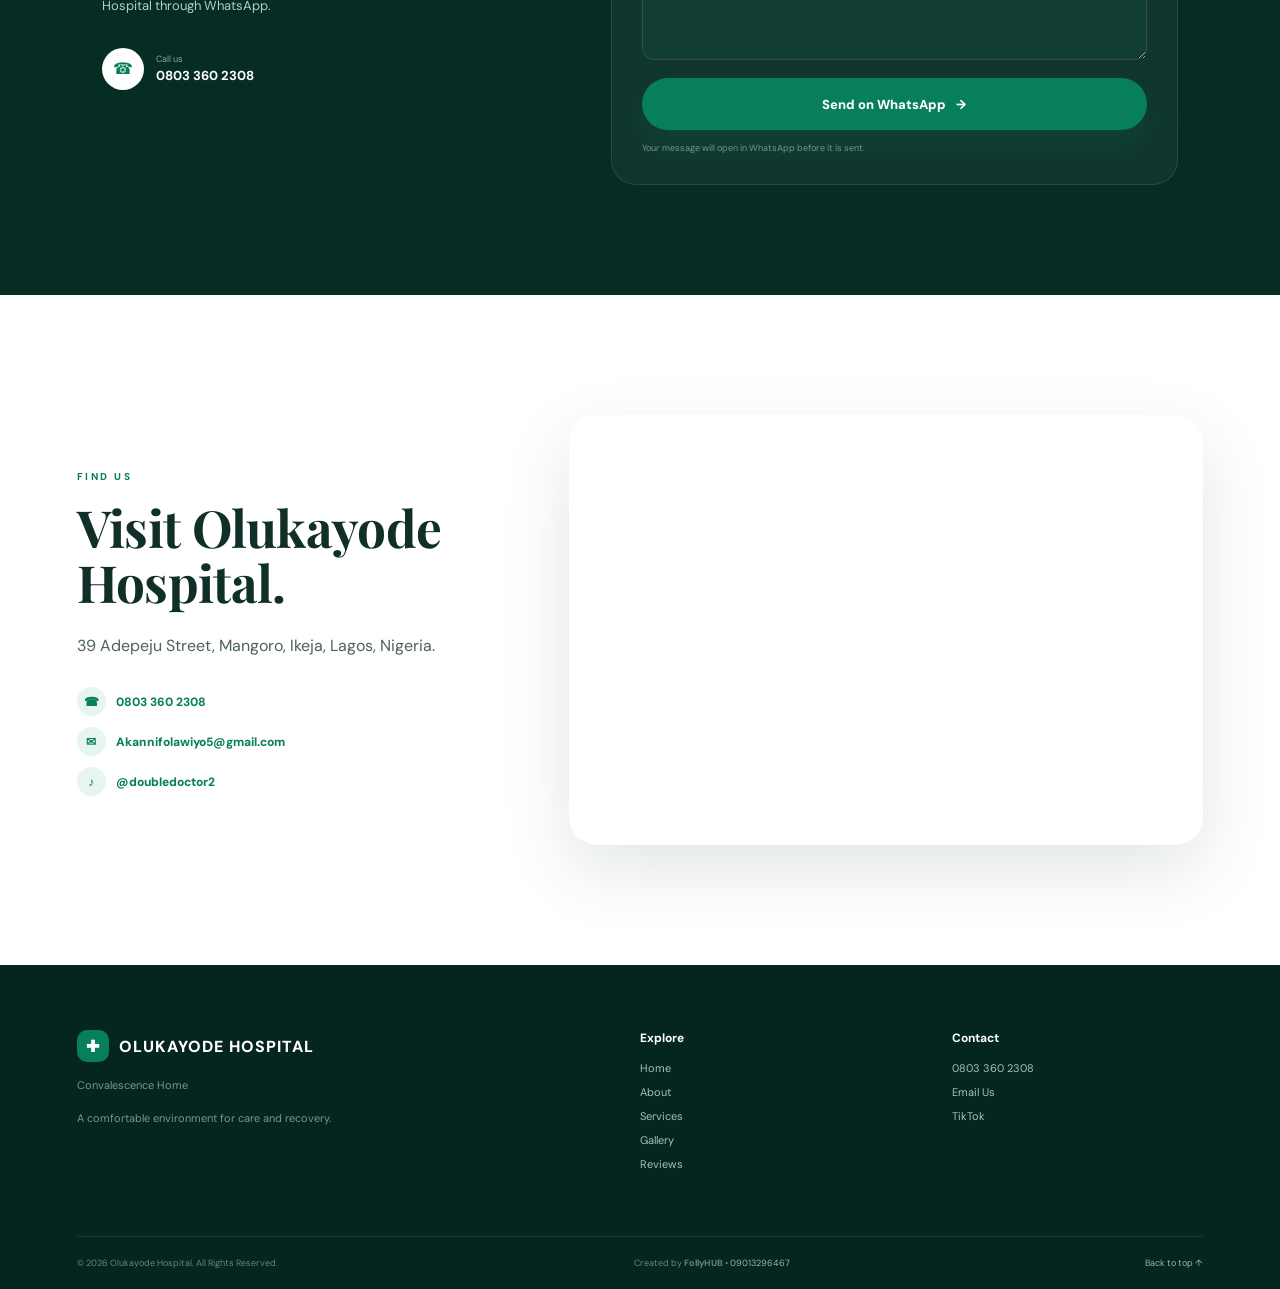
==== commit b84fa67a: "Update index.html" ====
--- a/index.html
+++ b/index.html
@@ -1039,18 +1039,24 @@
 
     <div class="footer-bottom">
 
-        <span>
-            © <span id="year"></span>
-            Olukayode Hospital.
-            All Rights Reserved.
-        </span>
-
-        <a href="#home">
-            Back to top ↑
-        </a>
-
-    </div>
-
+    <span>
+        © <span id="year"></span>
+        Olukayode Hospital.
+        All Rights Reserved.
+    </span>
+
+    <div class="follyhub-credit">
+        Created by
+        <strong>FollyHUB</strong>
+        <span>•</span>
+        <a href="tel:09013296467">09013296467</a>
+    </div>
+
+    <a href="#home">
+        Back to top ↑
+    </a>
+
+</div>
 </footer>
 
 <!-- WHATSAPP -->
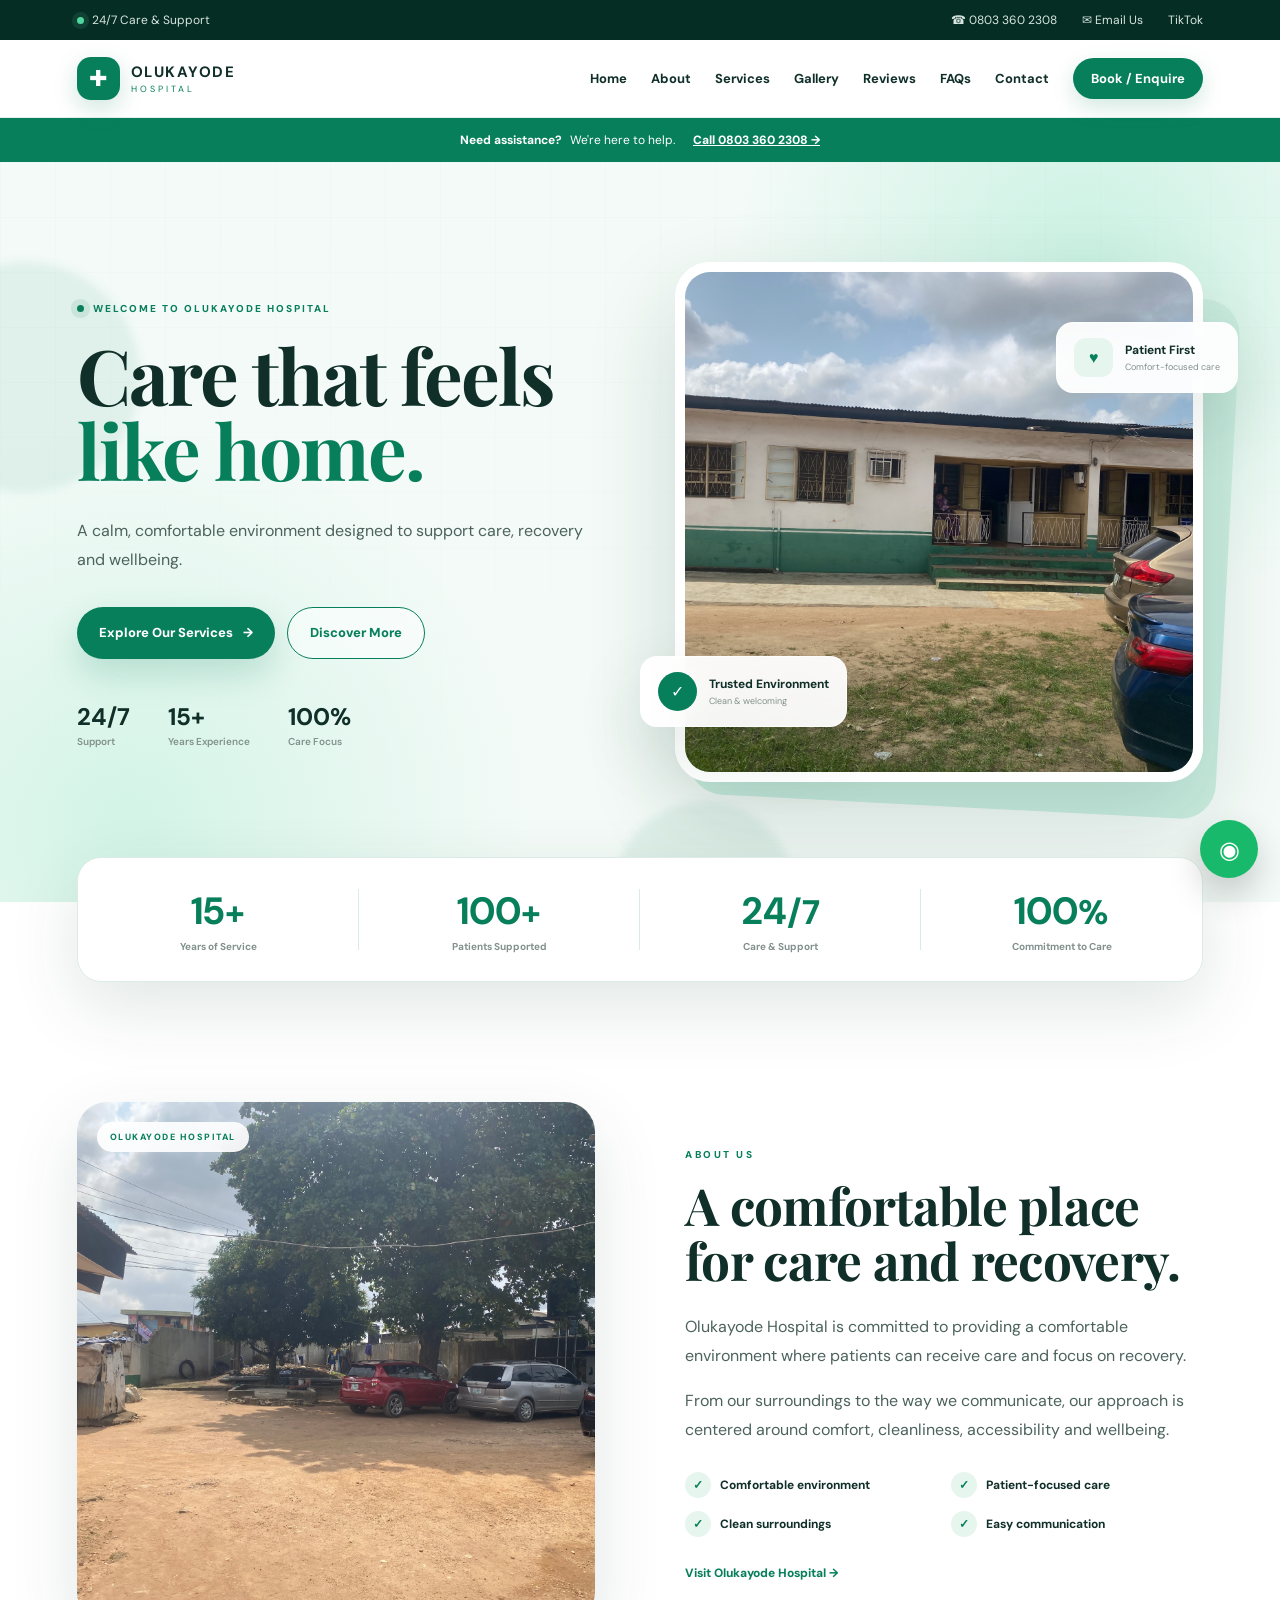
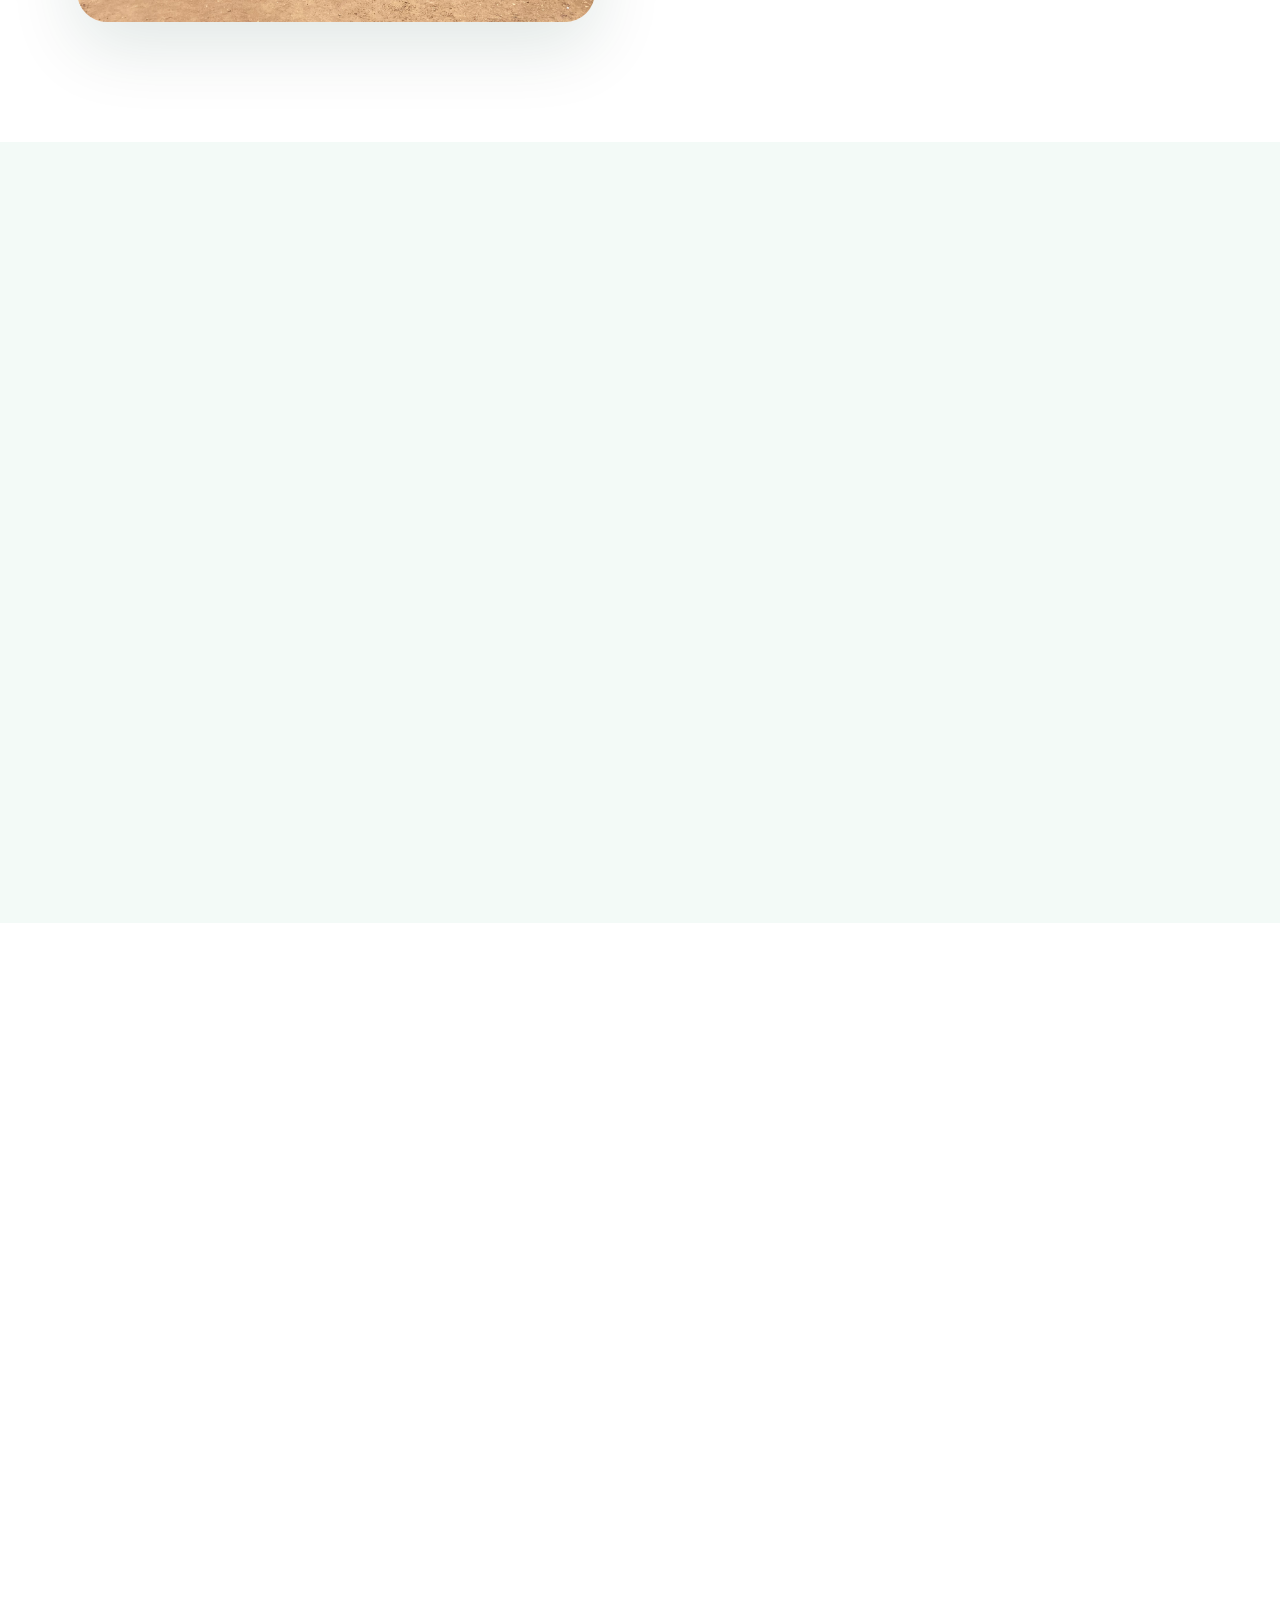
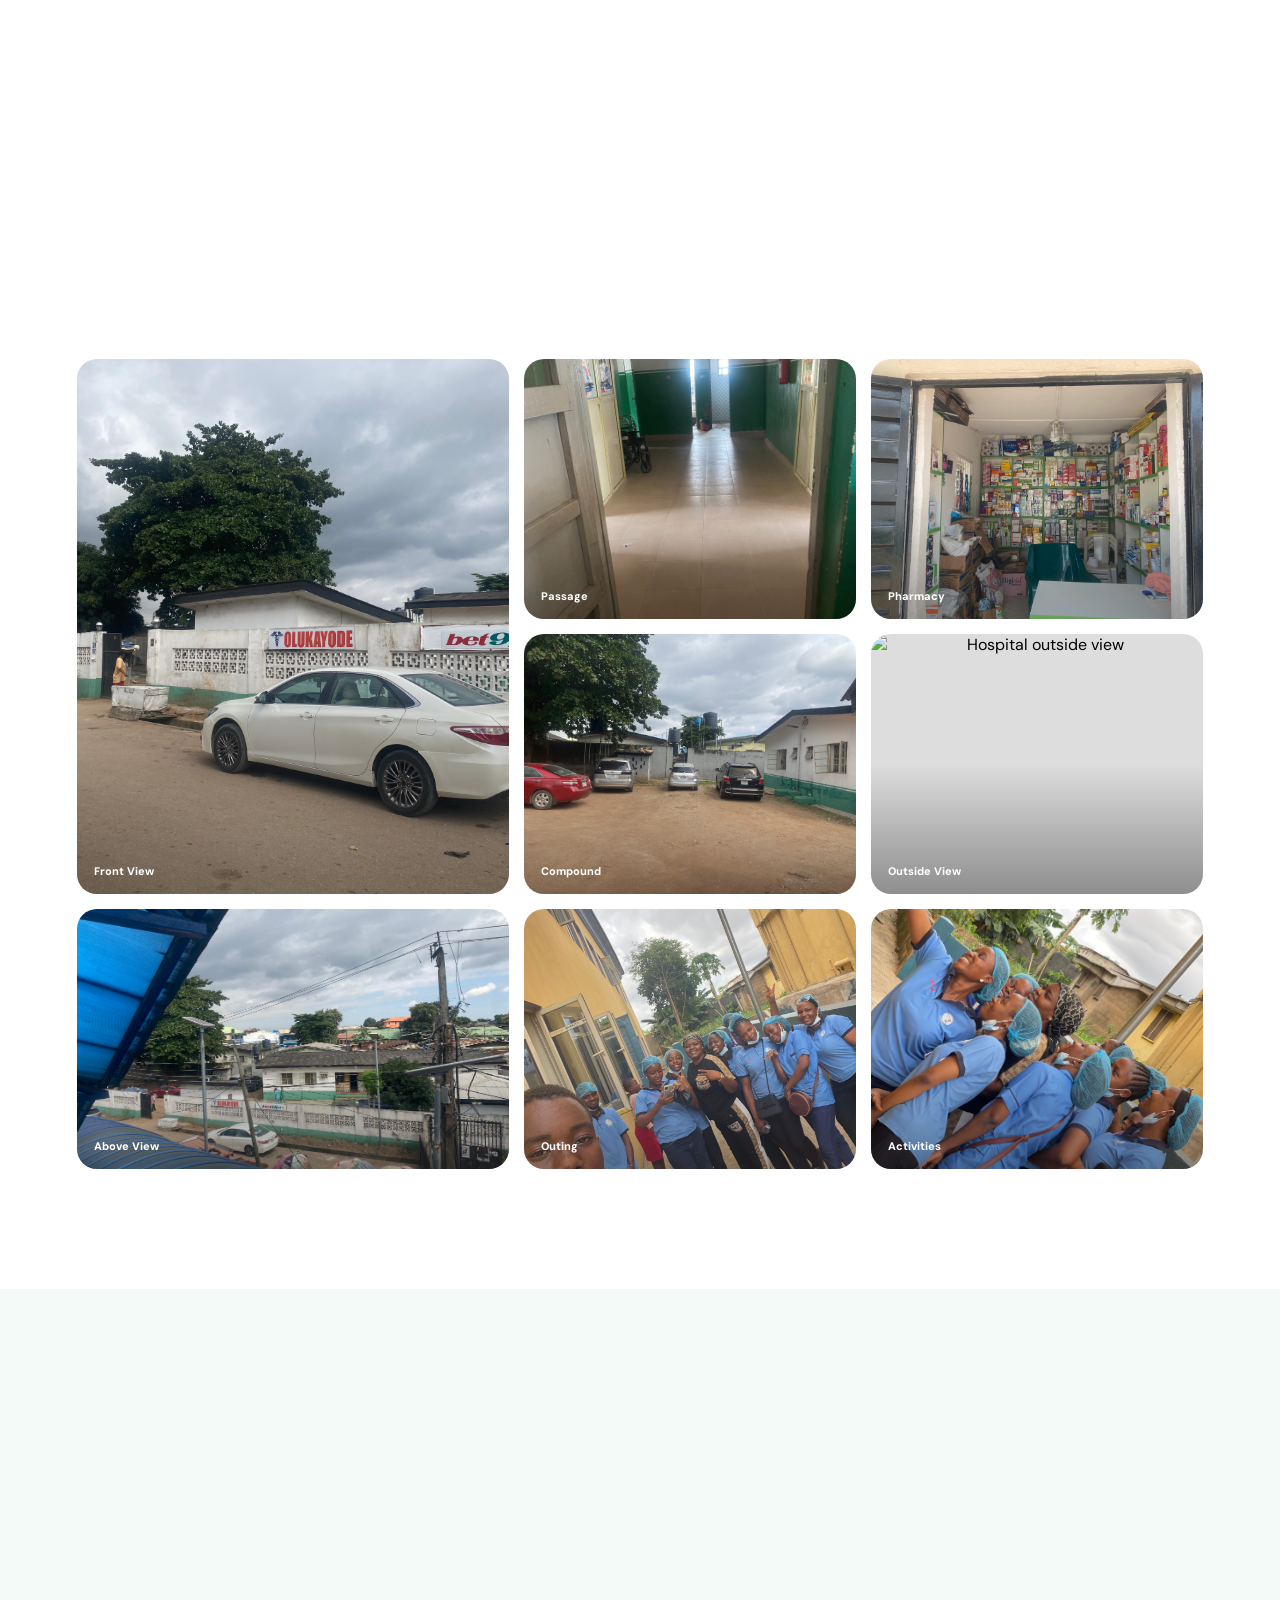
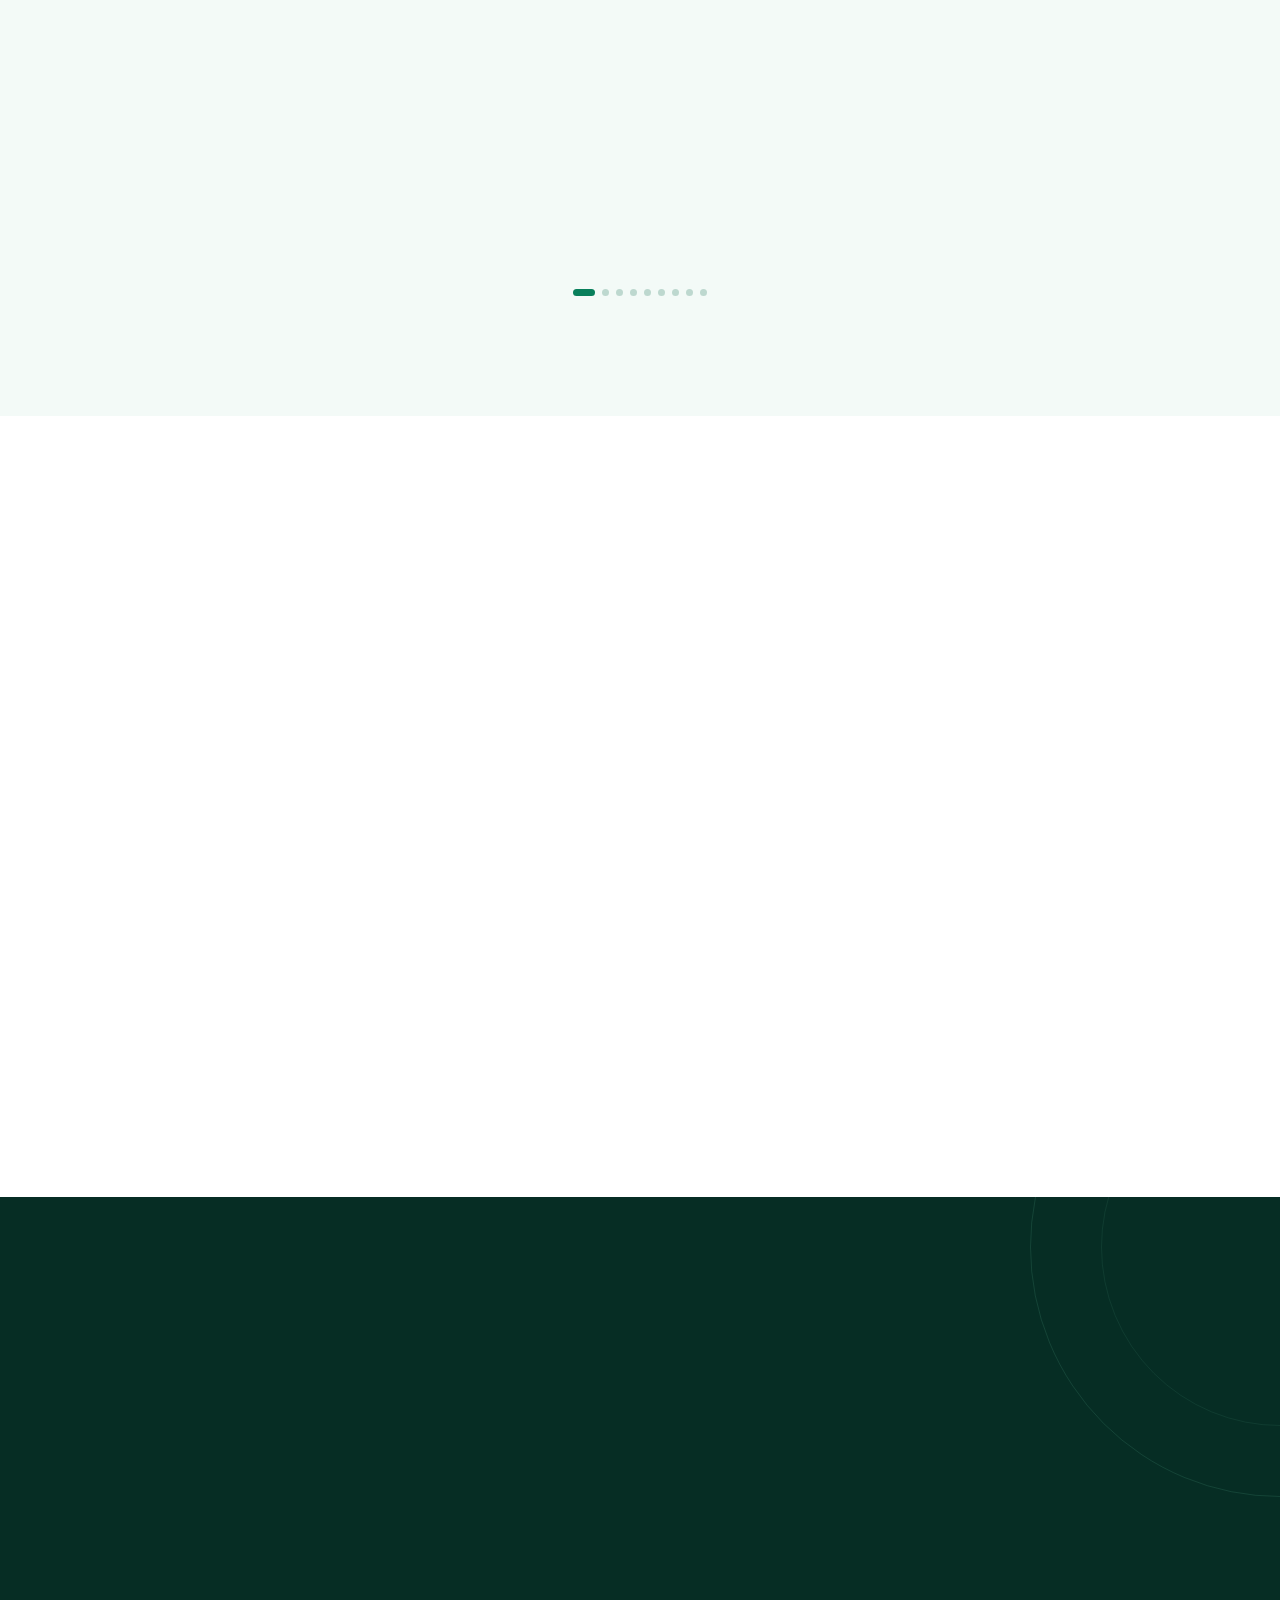
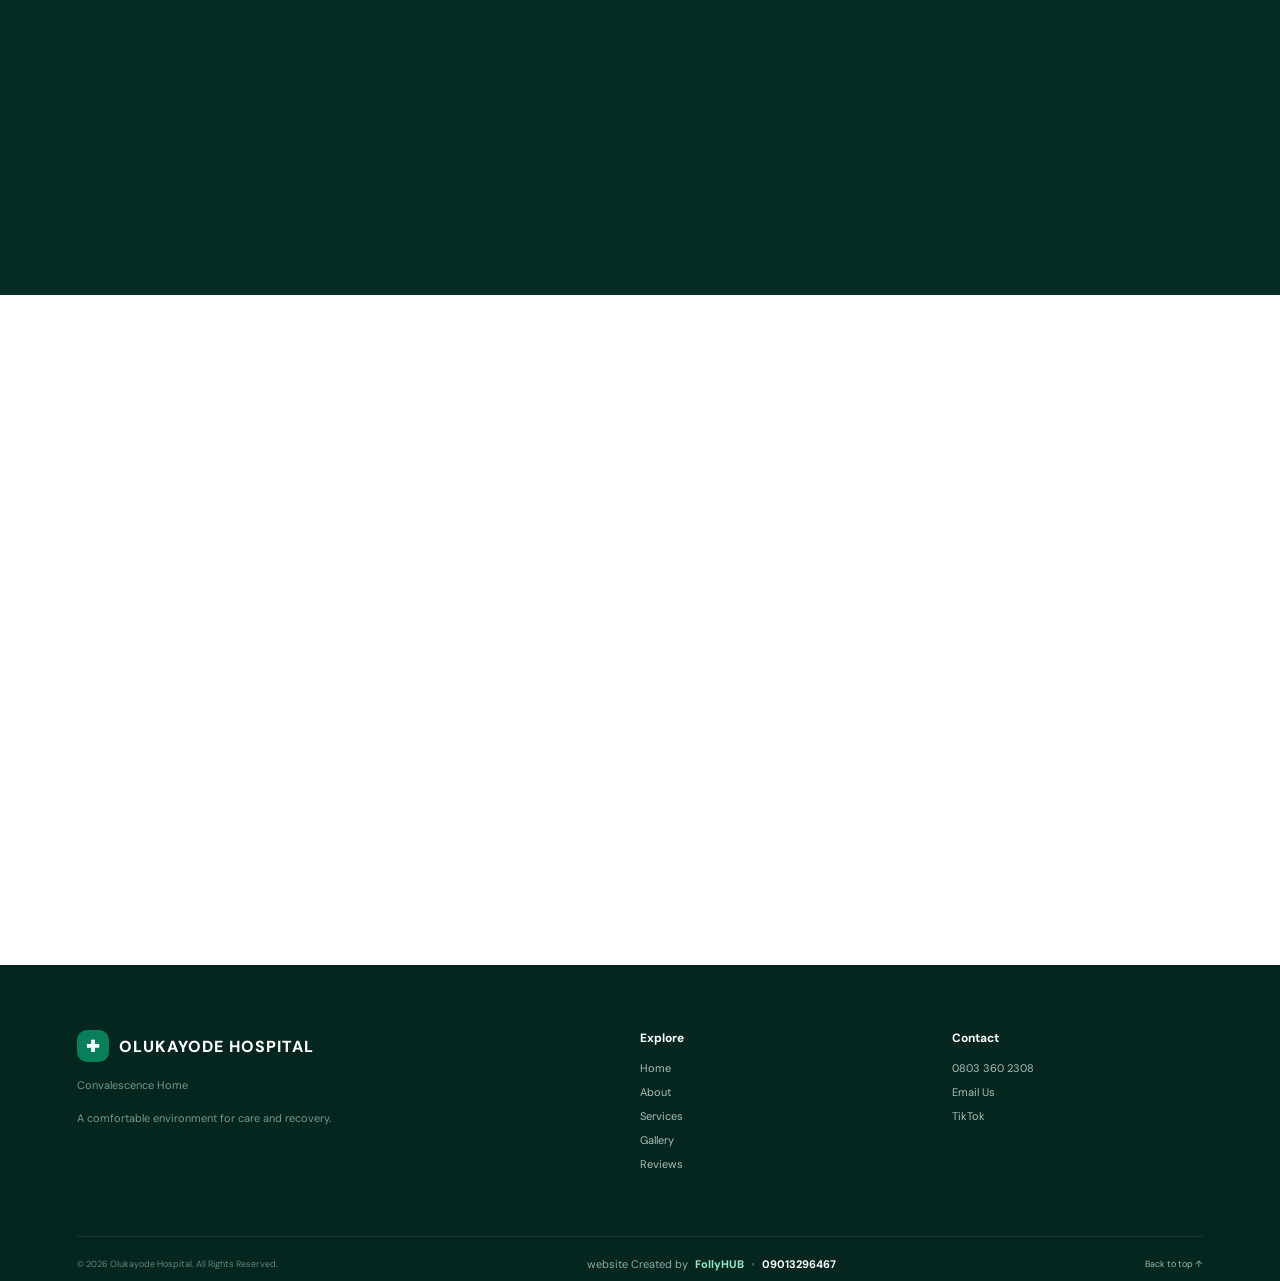
==== commit a3989a1b: "Update index.html" ====
--- a/index.html
+++ b/index.html
@@ -1046,7 +1046,7 @@
     </span>
 
     <div class="follyhub-credit">
-        Created by
+        website Created by
         <strong>FollyHUB</strong>
         <span>•</span>
         <a href="tel:09013296467">09013296467</a>
--- a/style.css
+++ b/style.css
@@ -2084,3 +2084,55 @@
         transition-duration: .01ms !important;
     }
 }
+
+
+/* =====================================================
+   FOLLYHUB CREDIT
+===================================================== */
+
+.footer-bottom {
+    display: flex;
+    align-items: center;
+    justify-content: space-between;
+    gap: 20px;
+    flex-wrap: wrap;
+}
+
+.follyhub-credit {
+    display: flex;
+    align-items: center;
+    justify-content: center;
+    gap: 7px;
+    font-size: 11px;
+    color: #8fa9a1;
+}
+
+.follyhub-credit strong {
+    color: #8ee6c5;
+    font-weight: 800;
+}
+
+.follyhub-credit span {
+    opacity: .45;
+}
+
+.follyhub-credit a {
+    color: white;
+    text-decoration: none;
+    font-weight: 700;
+}
+
+.follyhub-credit a:hover {
+    color: #8ee6c5;
+}
+
+/* Mobile */
+@media (max-width: 600px) {
+
+    .footer-bottom {
+        flex-direction: column;
+        text-align: center;
+        gap: 12px;
+    }
+
+}
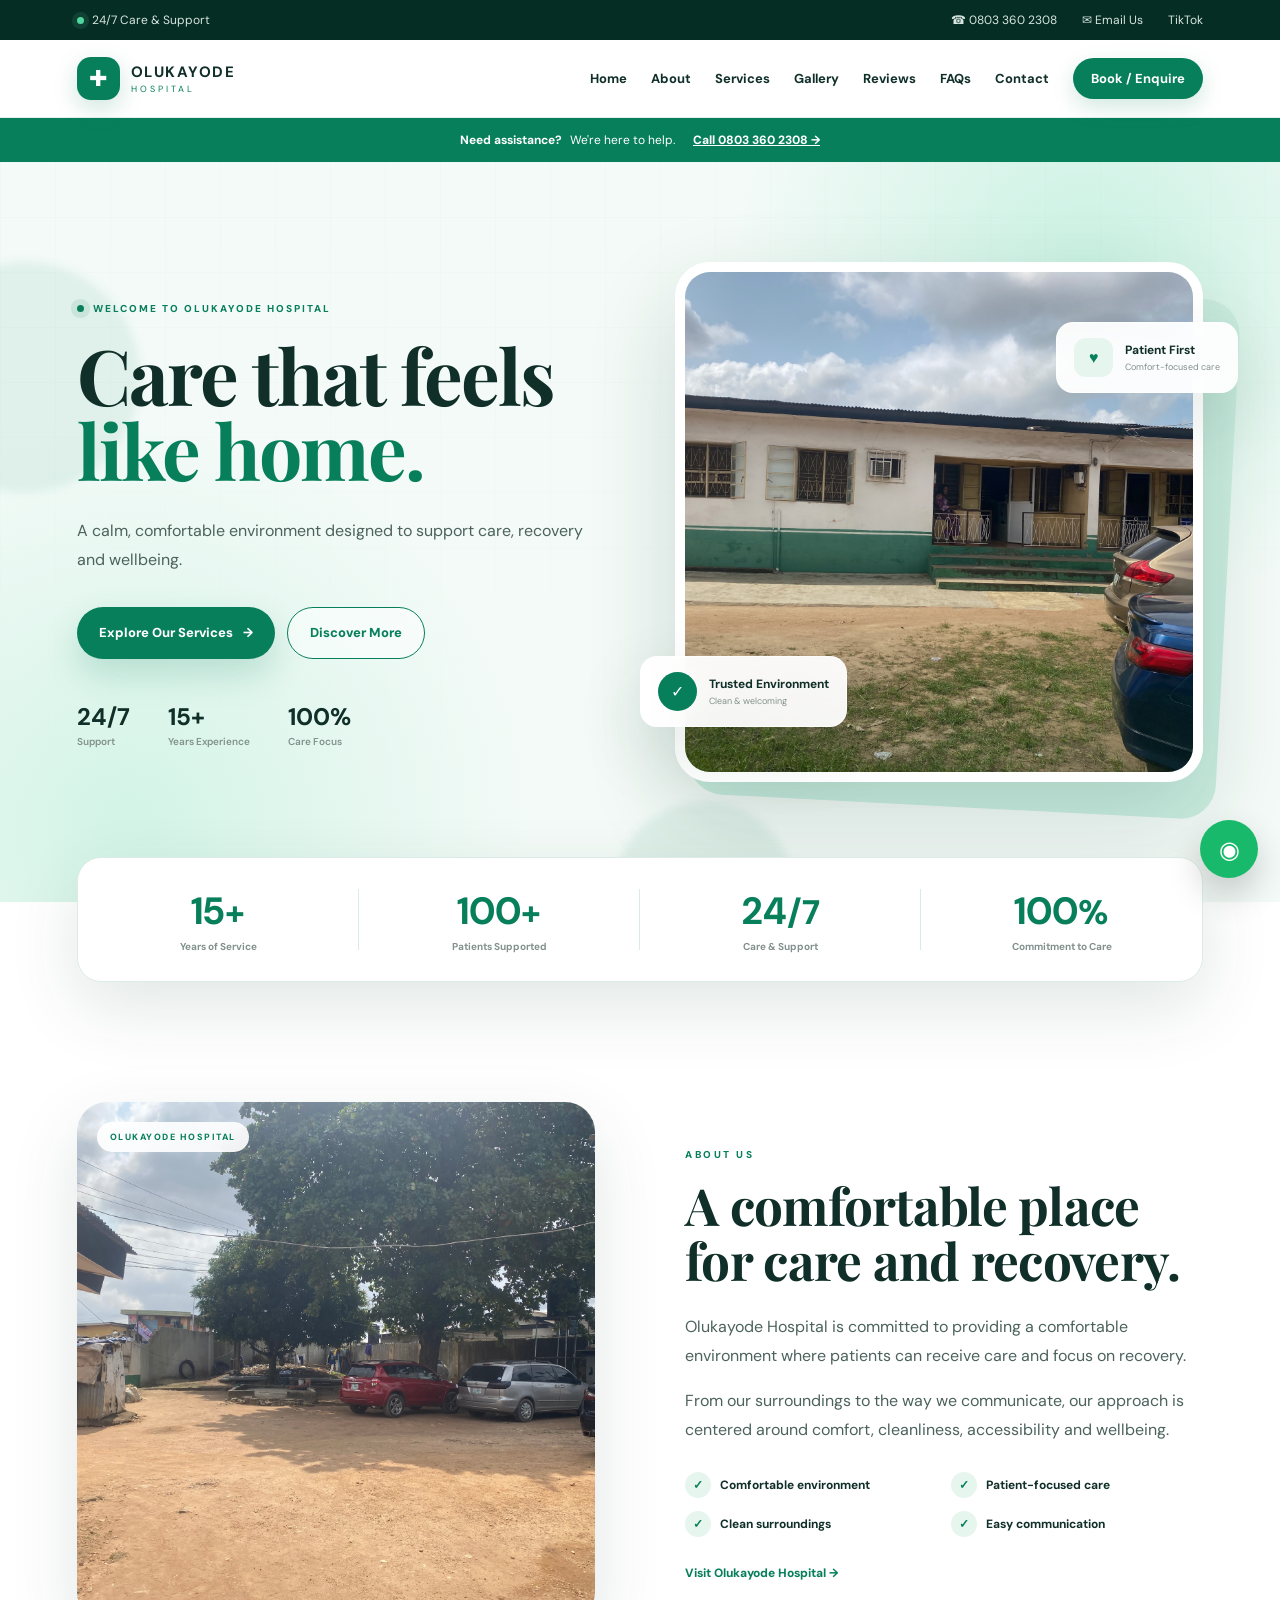
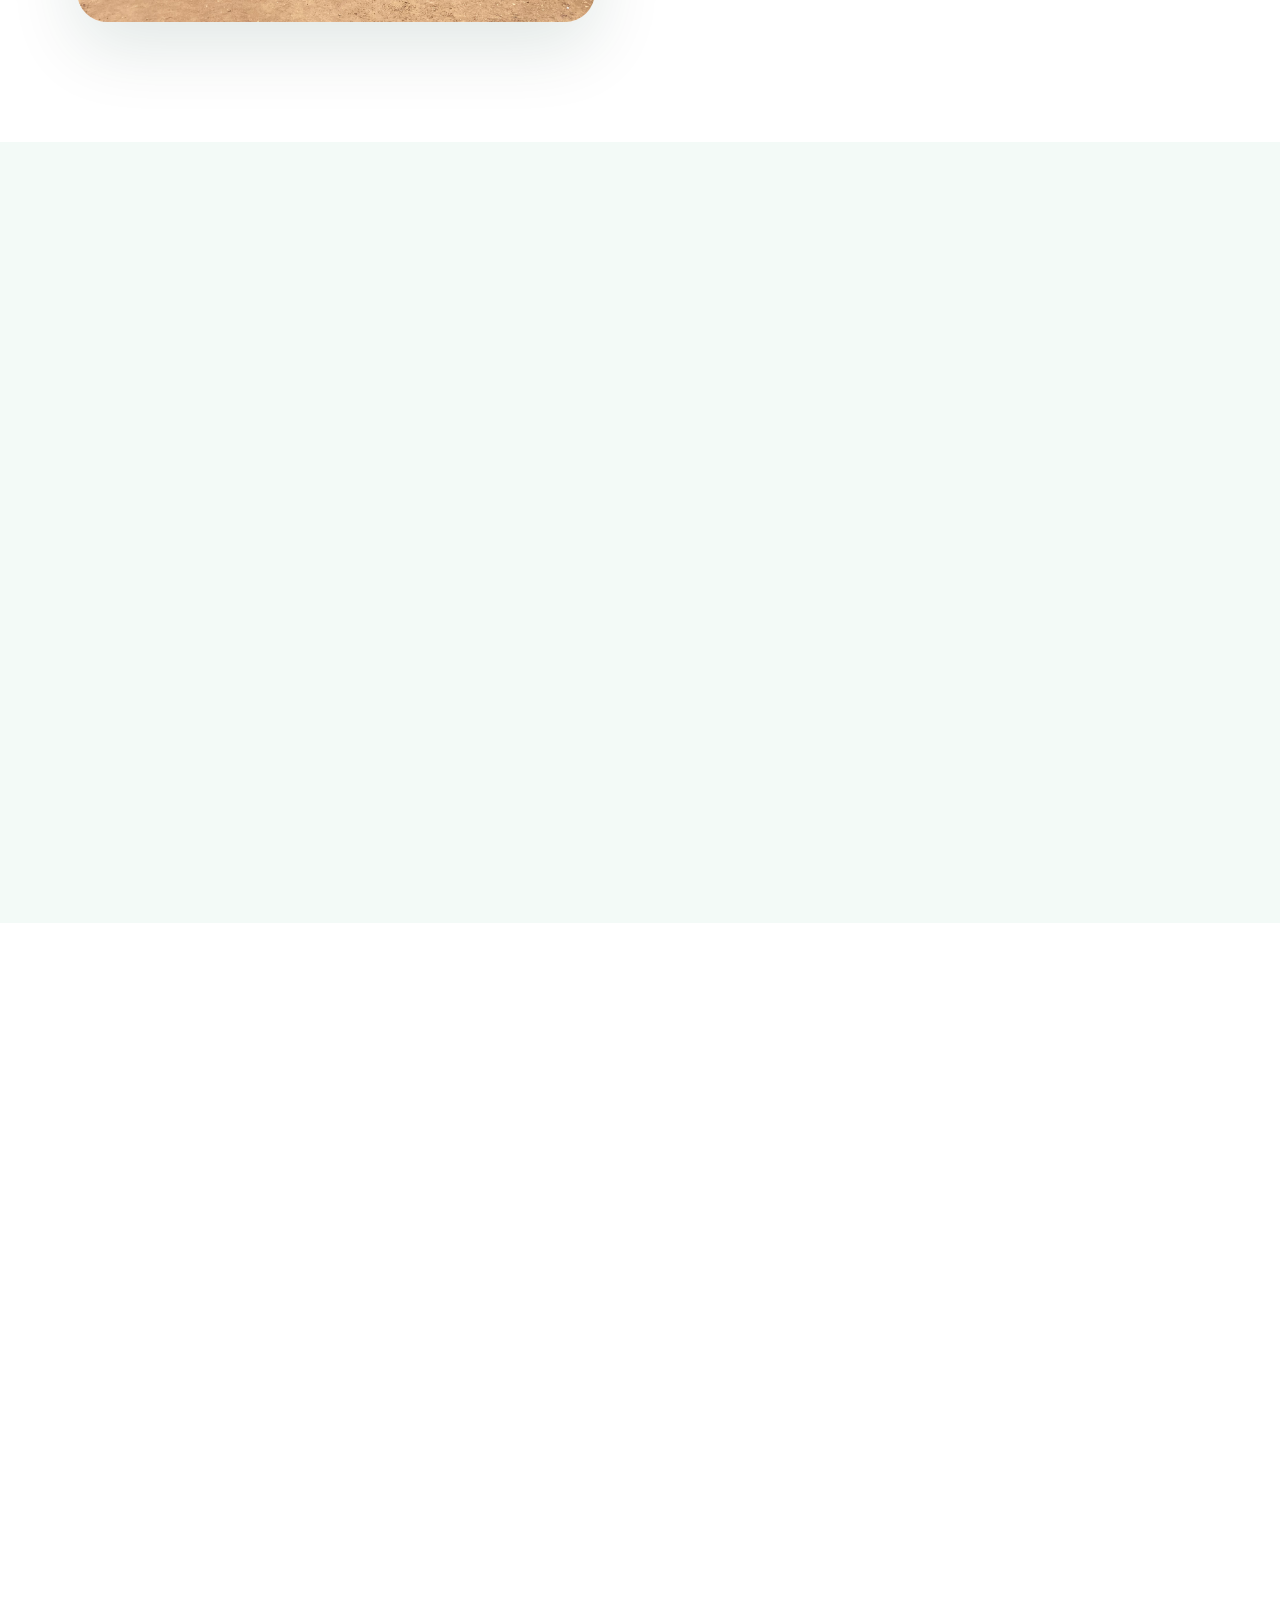
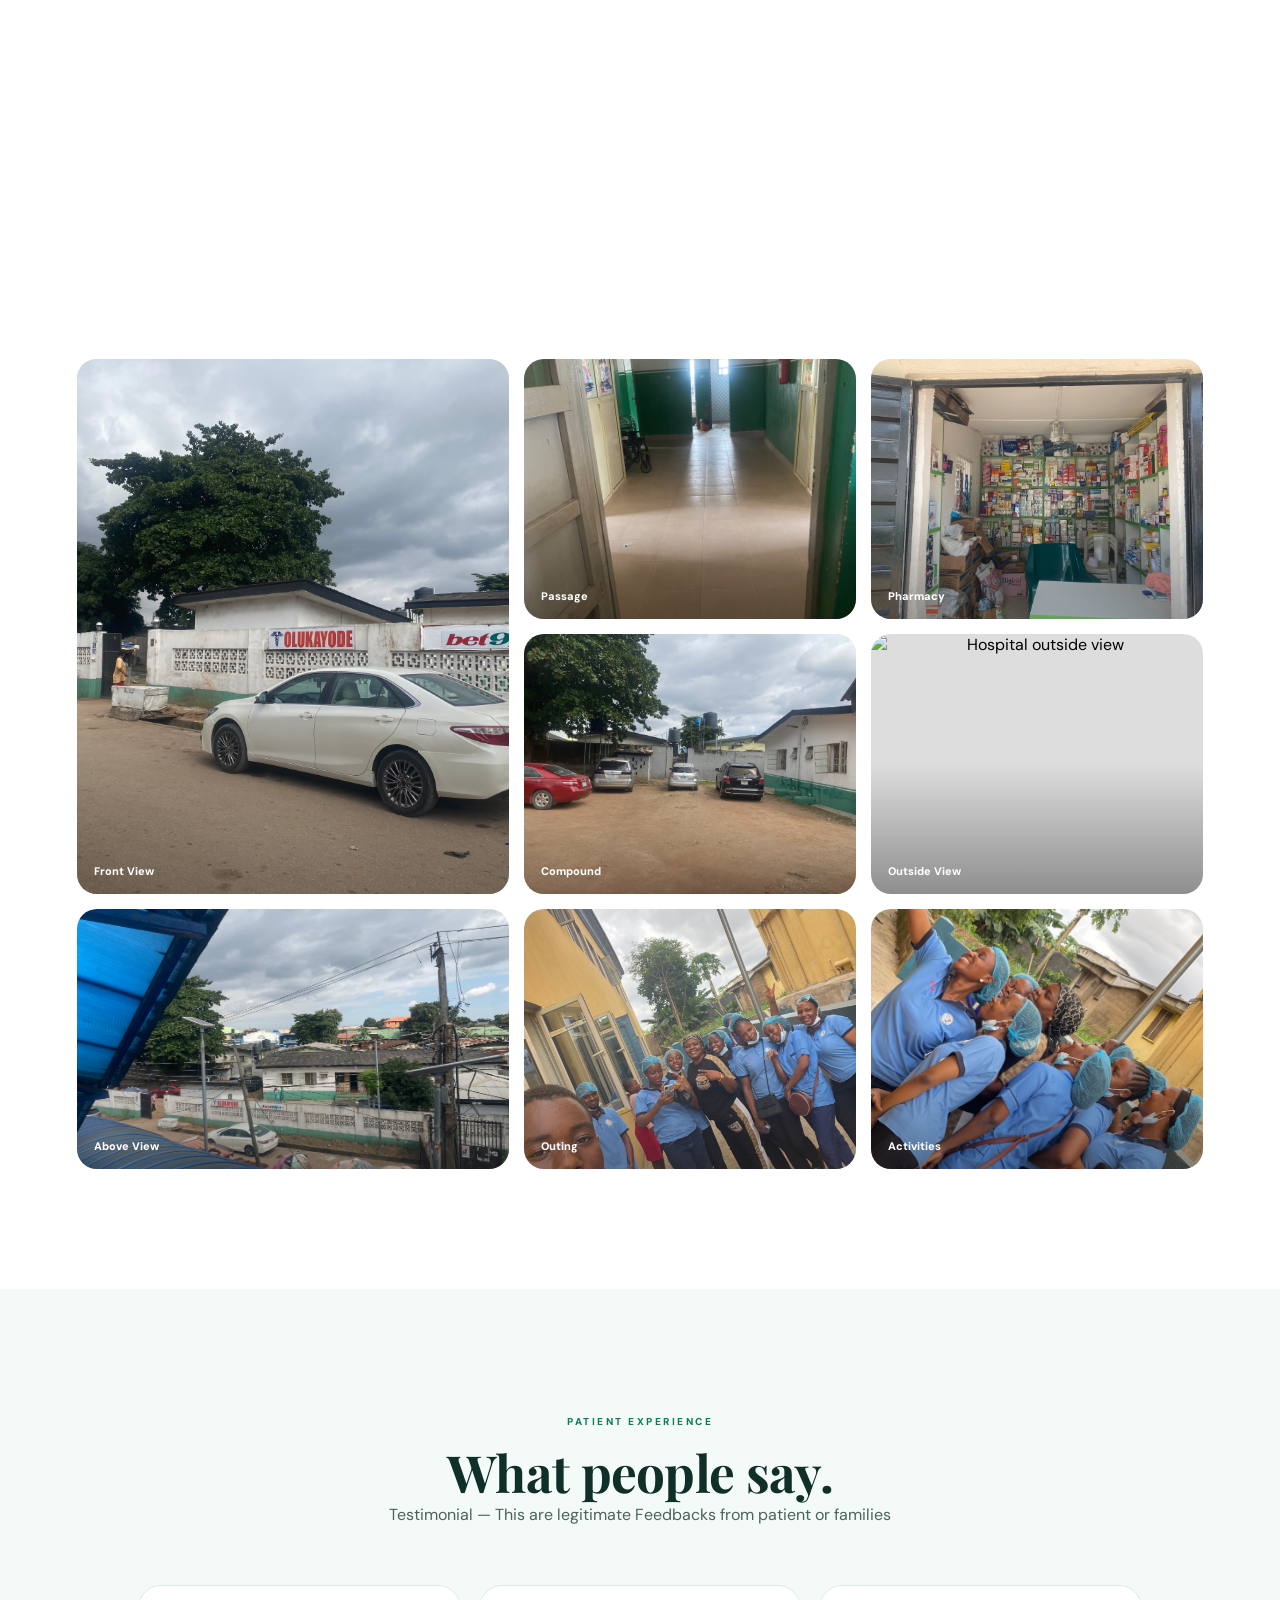
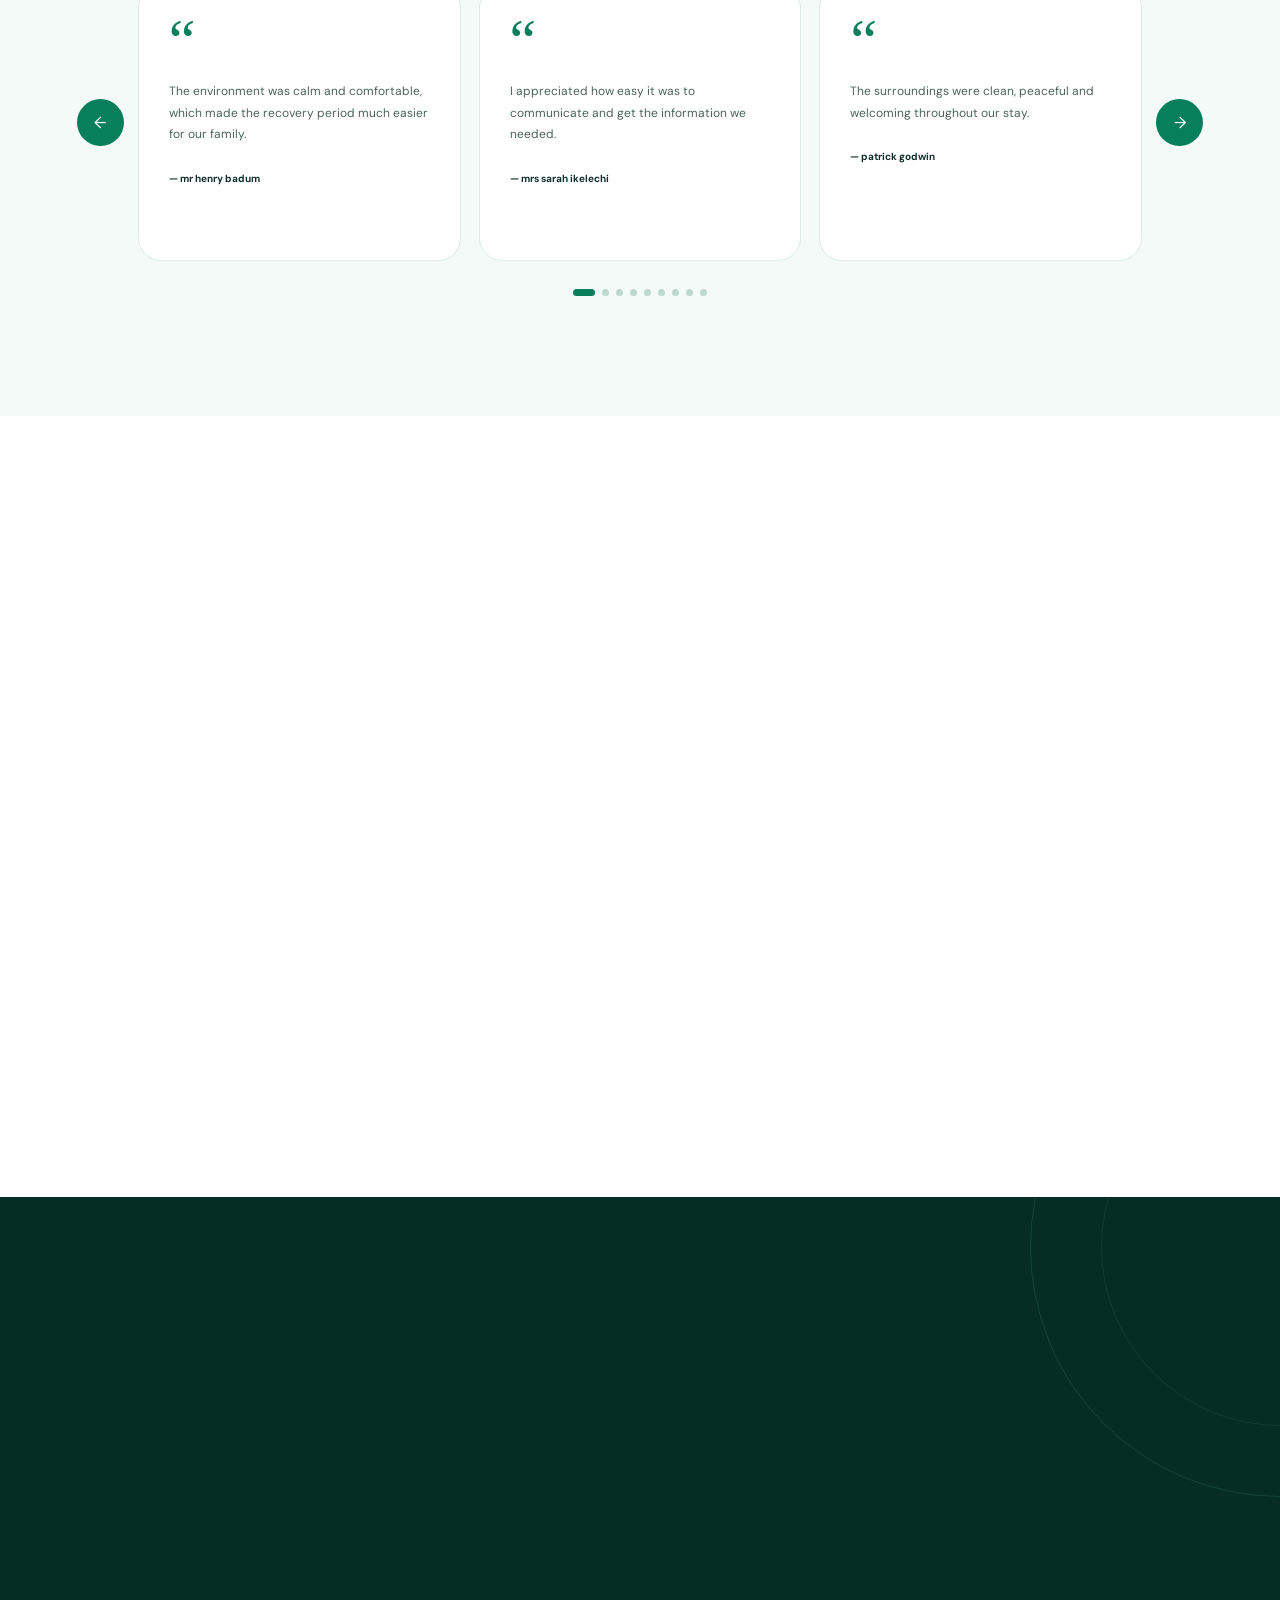
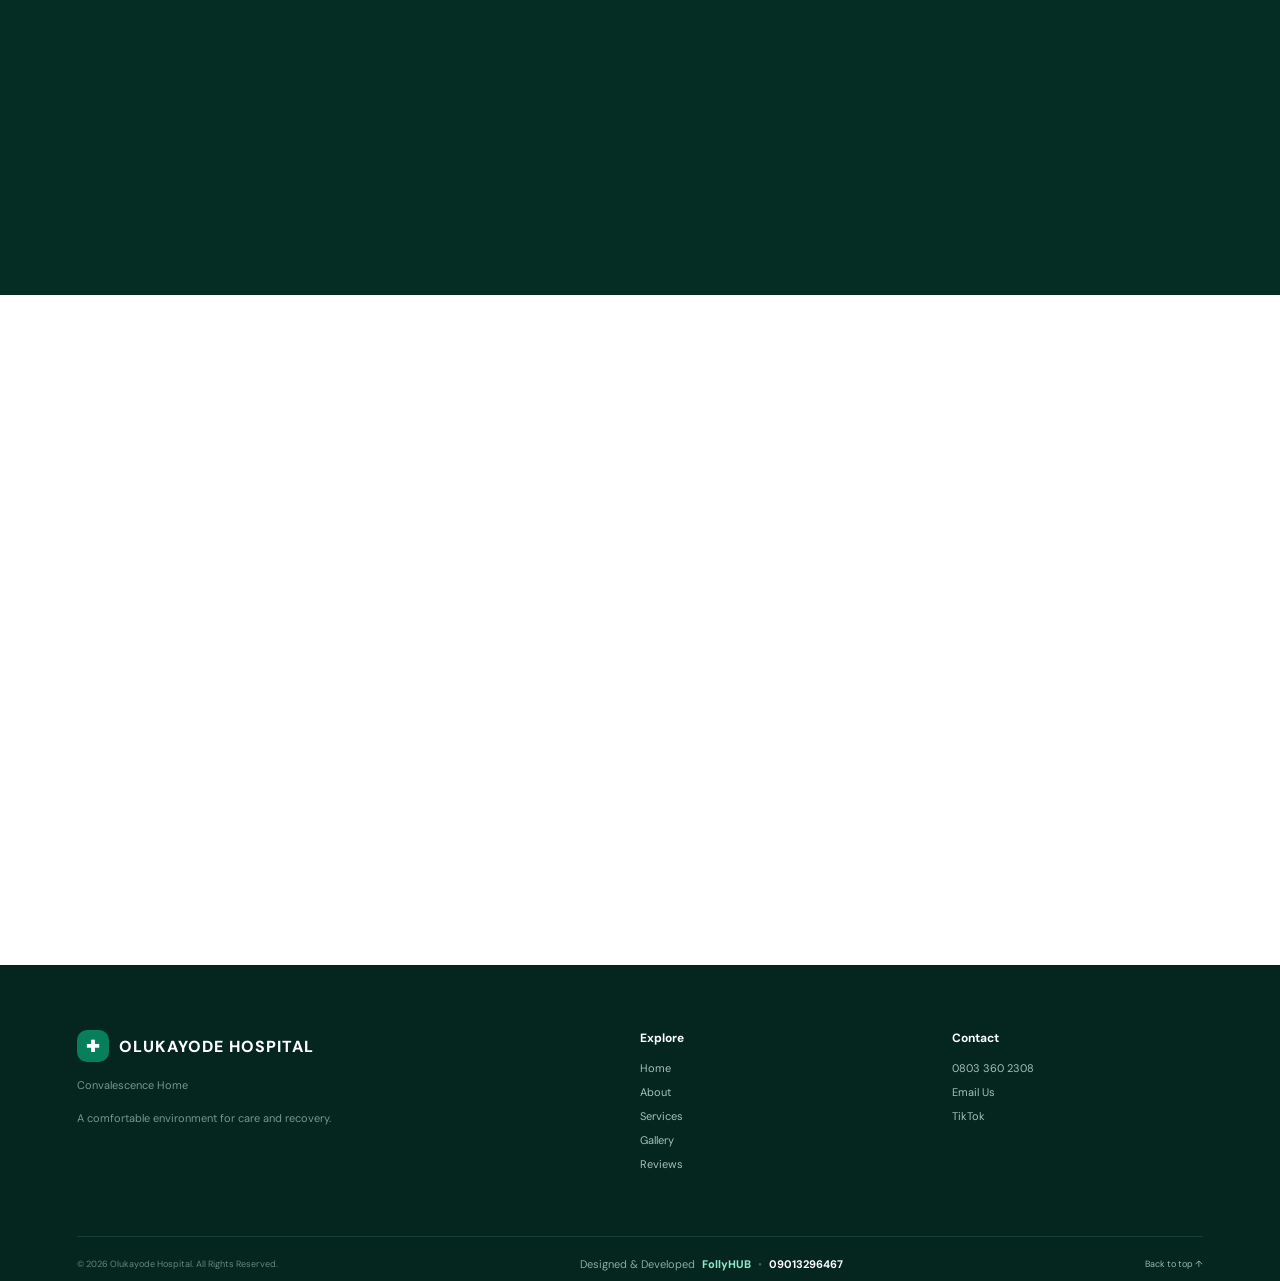
==== commit b9bf9562: "Update index.html" ====
--- a/index.html
+++ b/index.html
@@ -1046,7 +1046,7 @@
     </span>
 
     <div class="follyhub-credit">
-        website Created by
+        Designed & Developed
         <strong>FollyHUB</strong>
         <span>•</span>
         <a href="tel:09013296467">09013296467</a>
